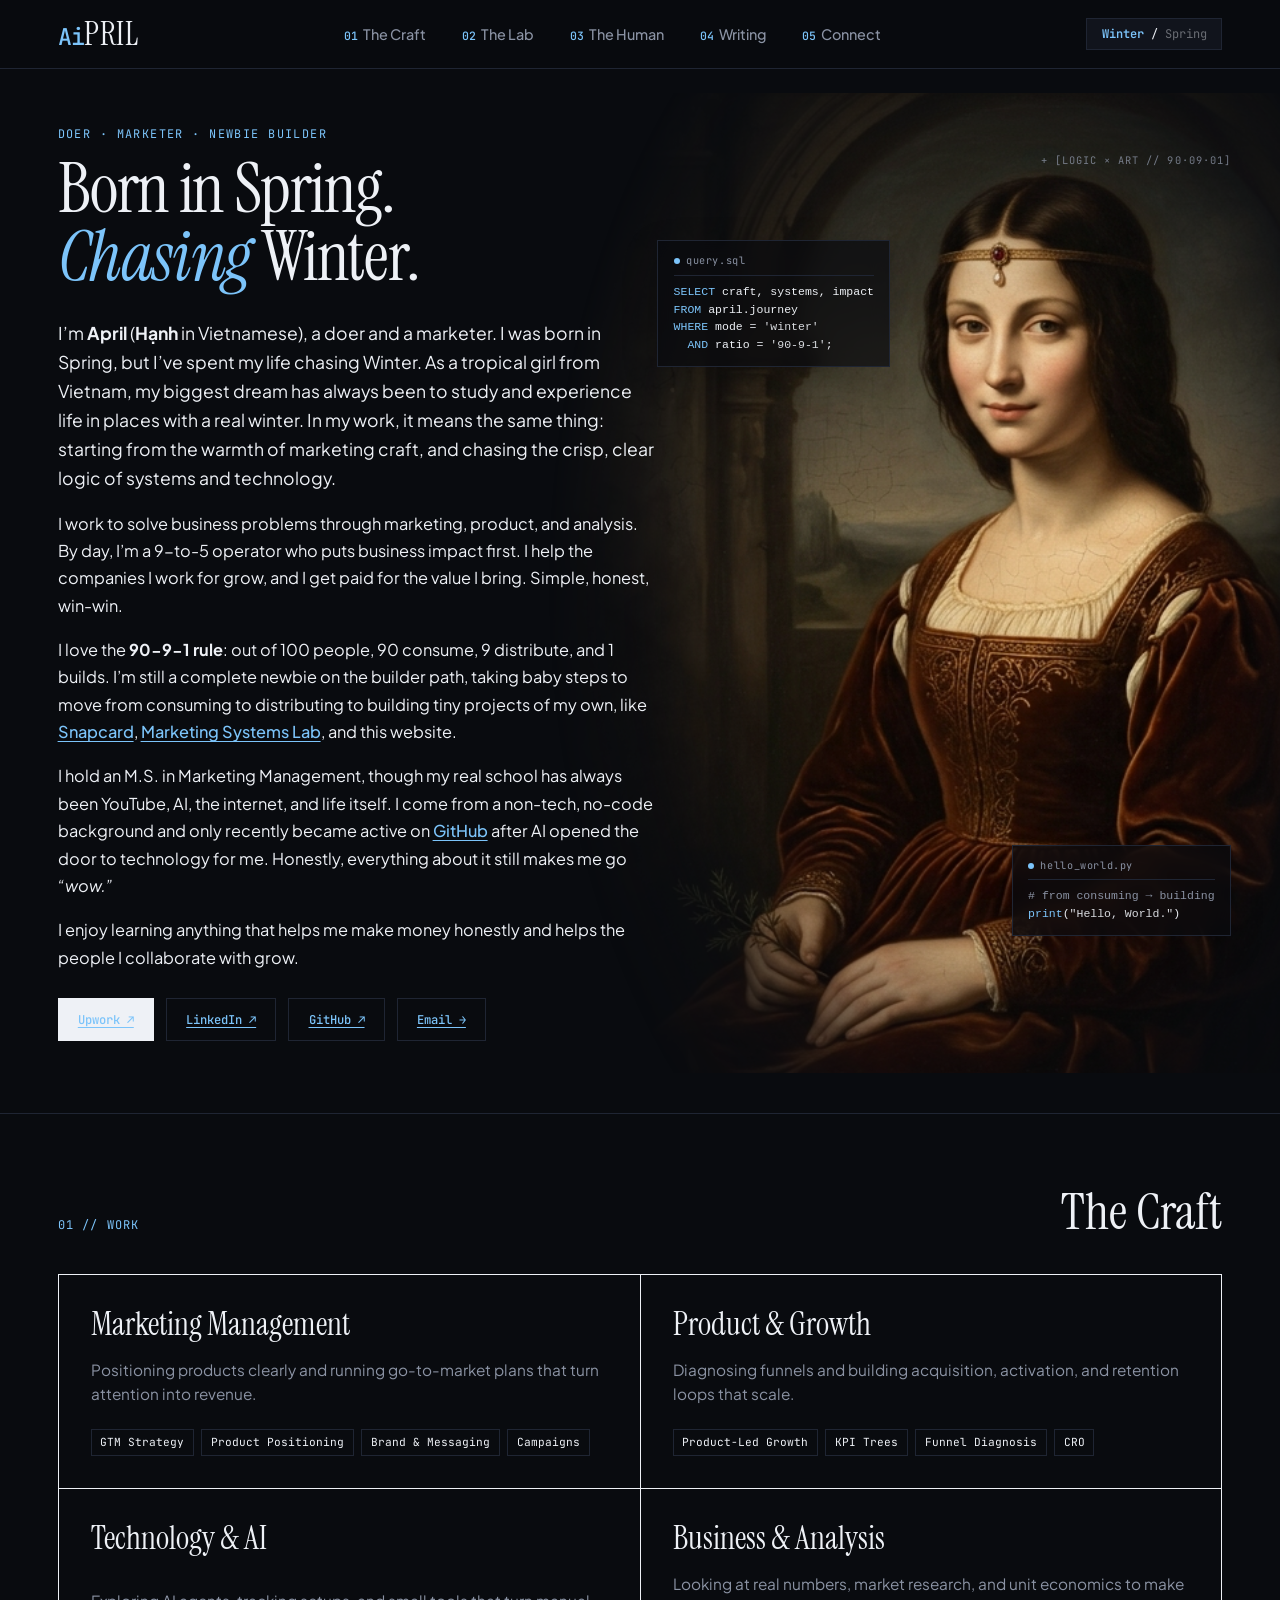
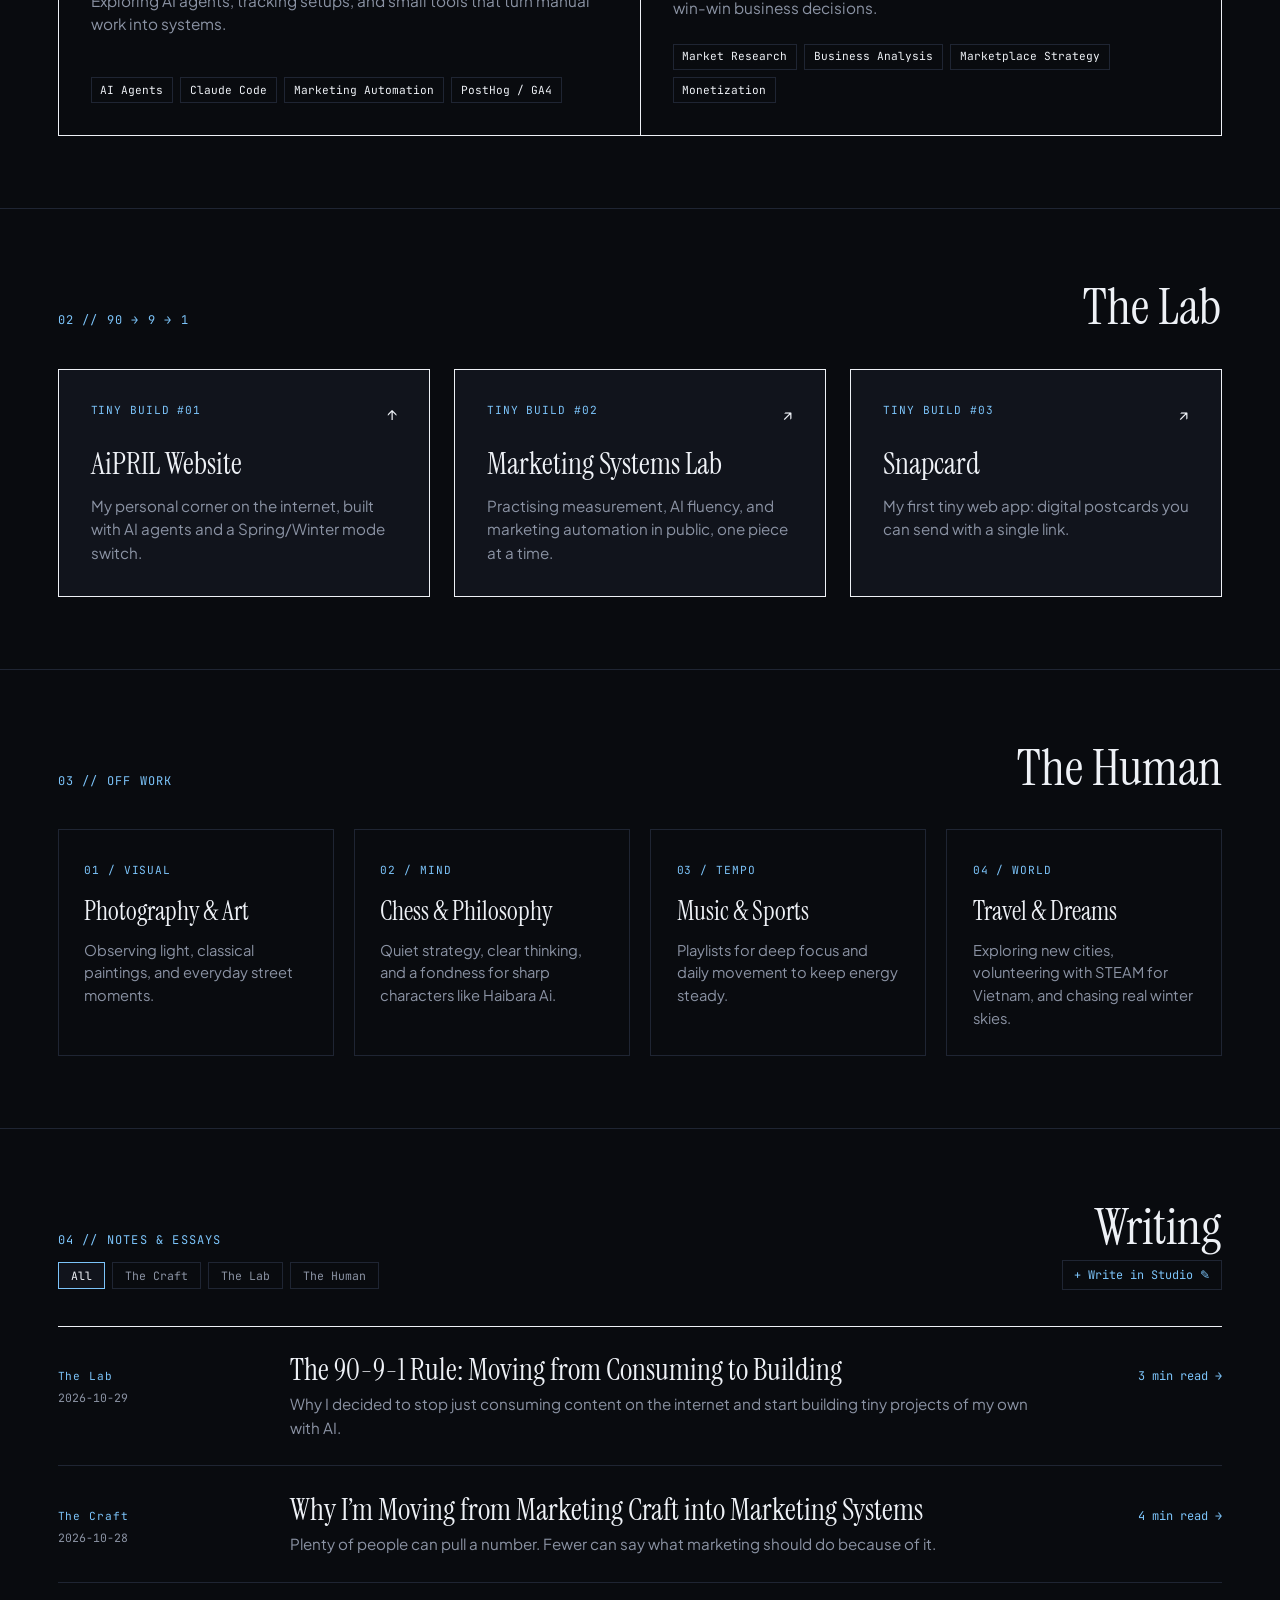
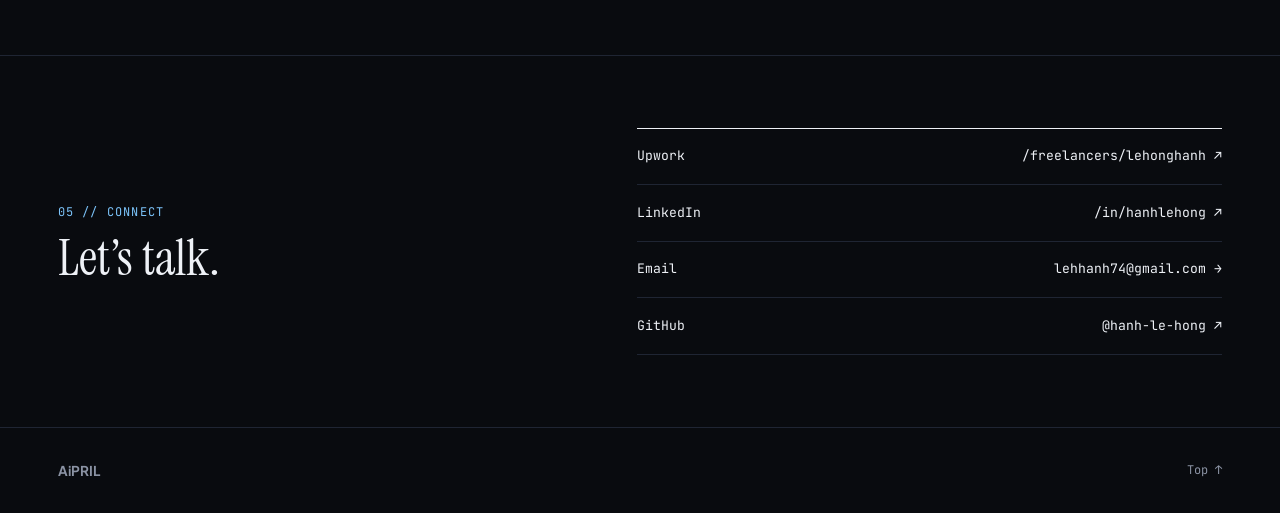
==== index.html @ eed1cd90 "feat(cms): add AiPRIL CMS Studio, Markdown article reader, and dynamic Writing section" ====
<!DOCTYPE html>
<html lang="en" data-theme="winter">
<head>
  <meta charset="UTF-8" />
  <meta name="viewport" content="width=device-width, initial-scale=1.0" />
  <title>AiPRIL | Born in Spring, Chasing Winter</title>
  <meta name="description" content="I’m April (Hạnh in Vietnamese), a doer and a marketer. Born in Spring, chasing Winter: moving from marketing craft into systems, logic, and technology." />
  <meta name="author" content="April (AiPRIL)" />
  <meta property="og:title" content="AiPRIL | Born in Spring, Chasing Winter" />
  <meta property="og:description" content="I’m April (Hạnh in Vietnamese), a doer and a marketer." />
  <meta property="og:type" content="website" />

  <!-- Fonts: Instrument Serif (Art/Human), Plus Jakarta Sans (Clean Logic), JetBrains Mono (Robotic/Code) -->
  <link rel="preconnect" href="https://fonts.googleapis.com" />
  <link rel="preconnect" href="https://fonts.gstatic.com" crossorigin />
  <link href="https://fonts.googleapis.com/css2?family=Instrument+Serif:ital@0;1&family=JetBrains+Mono:wght@400;500&family=Plus+Jakarta+Sans:wght@400;500;600;700&display=swap" rel="stylesheet" />

  <link rel="stylesheet" href="styles.css" />

  <!-- Schema.org Person JSON-LD -->
  <script type="application/ld+json">
  {
    "@context": "https://schema.org",
    "@type": "Person",
    "name": "April",
    "alternateName": ["AiPRIL", "Hanh", "Hanh Le", "Le Hong Hanh"],
    "jobTitle": "Marketer & Builder",
    "sameAs": [
      "https://www.upwork.com/freelancers/lehonghanh",
      "https://www.linkedin.com/in/hanhlehong/",
      "https://github.com/hanh-le-hong"
    ]
  }
  </script>
</head>
<body>
  <!-- Header -->
  <header class="site-header">
    <div class="container header-bar">
      <a href="#top" class="brand" aria-label="AiPRIL Home">
        <span class="brand-ai">Ai</span><span class="brand-pril">PRIL</span>
      </a>

      <nav class="chapter-nav" aria-label="Main Navigation">
        <a href="#craft"><span class="mono-idx">01</span> The Craft</a>
        <a href="#lab"><span class="mono-idx">02</span> The Lab</a>
        <a href="#human"><span class="mono-idx">03</span> The Human</a>
        <a href="#writing"><span class="mono-idx">04</span> Writing</a>
        <a href="#connect"><span class="mono-idx">05</span> Connect</a>
      </nav>

      <button id="theme-toggle" class="season-switch" type="button" aria-label="Switch between Winter and Spring mode">
        <span class="season-opt" data-season="winter">Winter</span>
        <span class="season-sep">/</span>
        <span class="season-opt" data-season="spring">Spring</span>
      </button>
    </div>
  </header>

  <main id="top">
    <!-- HERO: Balanced Centered Container with Left Intro + Right Portrait Background -->
    <section class="hero-stage">
      <div class="container hero-stage-inner">
        <!-- Seamless Background Artwork inside balanced container + Logic/Code Overlays -->
        <div class="hero-bg-art" aria-hidden="true">
          <img
            src="assets/davinci-spring.jpg"
            alt=""
            class="hero-bg-painting painting-spring"
          />
          <img
            src="assets/davinci-portrait.jpg"
            alt=""
            class="hero-bg-painting painting-winter"
          />

          <!-- Minimal Logic + Art Code Snippets on the Portrait Stage -->
          <div class="art-code-layer">
            <div class="code-card code-card-sql">
              <div class="code-card-head">
                <span class="code-dot"></span>
                <span>query.sql</span>
              </div>
              <pre><code><span class="c-kw">SELECT</span> craft, systems, impact
<span class="c-kw">FROM</span> april.journey
<span class="c-kw">WHERE</span> mode = <span class="c-str">'winter'</span>
  <span class="c-kw">AND</span> ratio = <span class="c-str">'90-9-1'</span>;</code></pre>
            </div>

            <div class="code-card code-card-hello">
              <div class="code-card-head">
                <span class="code-dot"></span>
                <span>hello_world.py</span>
              </div>
              <pre><code><span class="c-cm"># from consuming → building</span>
<span class="c-kw">print</span>(<span class="c-str">"Hello, World."</span>)</code></pre>
            </div>

            <div class="art-coord-tag">
              <span>+ [LOGIC × ART // 90·09·01]</span>
            </div>
          </div>
        </div>

        <div class="hero-split">
        <!-- Left Column: Personal Intro (Never overlaps the portrait on the right) -->
        <div class="hero-left">
          <p class="hero-kicker">DOER · MARKETER · NEWBIE BUILDER</p>
          <h1 class="hero-display">
            Born in Spring.<br />
            <em>Chasing</em> Winter.
          </h1>

          <div class="intro-essay">
            <p class="lead-paragraph">
              I’m <strong>April</strong> (<strong>Hạnh</strong> in Vietnamese), a doer and a marketer. I was born in Spring, but I’ve spent my life chasing Winter. As a tropical girl from Vietnam, my biggest dream has always been to study and experience life in places with a real winter. In my work, it means the same thing: starting from the warmth of marketing craft, and chasing the crisp, clear logic of systems and technology.
            </p>

            <p>
              I work to solve business problems through marketing, product, and analysis. By day, I’m a 9-to-5 operator who puts business impact first. I help the companies I work for grow, and I get paid for the value I bring. Simple, honest, win-win.
            </p>

            <p>
              I love the <strong>90-9-1 rule</strong>: out of 100 people, 90 consume, 9 distribute, and 1 builds. I’m still a complete newbie on the builder path, taking baby steps to move from consuming to distributing to building tiny projects of my own, like <a href="https://snapcard-dc0ca.web.app/" target="_blank" rel="noopener noreferrer">Snapcard</a>, <a href="https://github.com/hanh-le-hong/marketing-systems-lab" target="_blank" rel="noopener noreferrer">Marketing Systems Lab</a>, and this website.
            </p>

            <p>
              I hold an M.S. in Marketing Management, though my real school has always been YouTube, AI, the internet, and life itself. I come from a non-tech, no-code background and only recently became active on <a href="https://github.com/hanh-le-hong" target="_blank" rel="noopener noreferrer">GitHub</a> after AI opened the door to technology for me. Honestly, everything about it still makes me go <em>“wow.”</em>
            </p>

            <p>
              I enjoy learning anything that helps me make money honestly and helps the people I collaborate with grow.
            </p>

            <div class="hero-actions">
              <a href="https://www.upwork.com/freelancers/lehonghanh" target="_blank" rel="noopener noreferrer" class="btn btn-solid">
                Upwork ↗
              </a>
              <a href="https://www.linkedin.com/in/hanhlehong/" target="_blank" rel="noopener noreferrer" class="btn btn-ghost">
                LinkedIn ↗
              </a>
              <a href="https://github.com/hanh-le-hong" target="_blank" rel="noopener noreferrer" class="btn btn-ghost">
                GitHub ↗
              </a>
              <a href="mailto:lehhanh74@gmail.com" class="btn btn-ghost">
                Email →
              </a>
            </div>
          </div>
        </div>

        <!-- Right Column: Empty spacer so the background portrait breathes unobstructed -->
        <div class="hero-right-spacer" aria-hidden="true"></div>
      </div>
      </div>
    </section>

    <!-- 01 // THE CRAFT (4 Clean Blocks: Title + 1 Sentence + Skill Tags) -->
    <section id="craft" class="section-block">
      <div class="container">
        <div class="section-head">
          <span class="section-num">01 // WORK</span>
          <h2 class="section-title">The Craft</h2>
        </div>

        <div class="craft-grid">
          <article class="craft-card">
            <h3>Marketing Management</h3>
            <p>Positioning products clearly and running go-to-market plans that turn attention into revenue.</p>
            <ul class="skill-tags">
              <li>GTM Strategy</li>
              <li>Product Positioning</li>
              <li>Brand &amp; Messaging</li>
              <li>Campaigns</li>
            </ul>
          </article>

          <article class="craft-card">
            <h3>Product &amp; Growth</h3>
            <p>Diagnosing funnels and building acquisition, activation, and retention loops that scale.</p>
            <ul class="skill-tags">
              <li>Product-Led Growth</li>
              <li>KPI Trees</li>
              <li>Funnel Diagnosis</li>
              <li>CRO</li>
            </ul>
          </article>

          <article class="craft-card">
            <h3>Technology &amp; AI</h3>
            <p>Exploring AI agents, tracking setups, and small tools that turn manual work into systems.</p>
            <ul class="skill-tags">
              <li>AI Agents</li>
              <li>Claude Code</li>
              <li>Marketing Automation</li>
              <li>PostHog / GA4</li>
            </ul>
          </article>

          <article class="craft-card">
            <h3>Business &amp; Analysis</h3>
            <p>Looking at real numbers, market research, and unit economics to make win-win business decisions.</p>
            <ul class="skill-tags">
              <li>Market Research</li>
              <li>Business Analysis</li>
              <li>Marketplace Strategy</li>
              <li>Monetization</li>
            </ul>
          </article>
        </div>
      </div>
    </section>

    <!-- 02 // THE LAB (Tiny Projects in Public) -->
    <section id="lab" class="section-block">
      <div class="container">
        <div class="section-head">
          <span class="section-num">02 // 90 → 9 → 1</span>
          <h2 class="section-title">The Lab</h2>
        </div>

        <div class="lab-grid">
          <a href="#top" class="lab-item">
            <div class="lab-top">
              <span class="mono-tag">TINY BUILD #01</span>
              <span class="arrow">↑</span>
            </div>
            <h3>AiPRIL Website</h3>
            <p>My personal corner on the internet, built with AI agents and a Spring/Winter mode switch.</p>
          </a>

          <a href="https://github.com/hanh-le-hong/marketing-systems-lab" target="_blank" rel="noopener noreferrer" class="lab-item">
            <div class="lab-top">
              <span class="mono-tag">TINY BUILD #02</span>
              <span class="arrow">↗</span>
            </div>
            <h3>Marketing Systems Lab</h3>
            <p>Practising measurement, AI fluency, and marketing automation in public, one piece at a time.</p>
          </a>

          <a href="https://snapcard-dc0ca.web.app/" target="_blank" rel="noopener noreferrer" class="lab-item">
            <div class="lab-top">
              <span class="mono-tag">TINY BUILD #03</span>
              <span class="arrow">↗</span>
            </div>
            <h3>Snapcard</h3>
            <p>My first tiny web app: digital postcards you can send with a single link.</p>
          </a>
        </div>
      </div>
    </section>

    <!-- 03 // THE HUMAN (Beyond Work) -->
    <section id="human" class="section-block">
      <div class="container">
        <div class="section-head">
          <span class="section-num">03 // OFF WORK</span>
          <h2 class="section-title">The Human</h2>
        </div>

        <div class="human-grid">
          <article class="human-item">
            <span class="mono-tag">01 / VISUAL</span>
            <h3>Photography &amp; Art</h3>
            <p>Observing light, classical paintings, and everyday street moments.</p>
          </article>

          <article class="human-item">
            <span class="mono-tag">02 / MIND</span>
            <h3>Chess &amp; Philosophy</h3>
            <p>Quiet strategy, clear thinking, and a fondness for sharp characters like Haibara Ai.</p>
          </article>

          <article class="human-item">
            <span class="mono-tag">03 / TEMPO</span>
            <h3>Music &amp; Sports</h3>
            <p>Playlists for deep focus and daily movement to keep energy steady.</p>
          </article>

          <article class="human-item">
            <span class="mono-tag">04 / WORLD</span>
            <h3>Travel &amp; Dreams</h3>
            <p>Exploring new cities, volunteering with STEAM for Vietnam, and chasing real winter skies.</p>
          </article>
        </div>
      </div>
    </section>

    <!-- 04 // WRITING (Dynamic CMS Posts) -->
    <section id="writing" class="section-block">
      <div class="container">
        <div class="section-head">
          <div class="writing-head-left">
            <span class="section-num">04 // NOTES &amp; ESSAYS</span>
            <div class="writing-filter-group" role="tablist" aria-label="Filter posts by pillar">
              <button class="filter-chip active" data-filter="all" type="button">All</button>
              <button class="filter-chip" data-filter="The Craft" type="button">The Craft</button>
              <button class="filter-chip" data-filter="The Lab" type="button">The Lab</button>
              <button class="filter-chip" data-filter="The Human" type="button">The Human</button>
            </div>
          </div>
          <div class="writing-head-right">
            <h2 class="section-title">Writing</h2>
            <a href="studio.html" class="studio-launch-link">+ Write in Studio ✎</a>
          </div>
        </div>

        <div id="posts-feed" class="posts-feed">
          <!-- Populated dynamically from posts/index.json -->
        </div>
      </div>
    </section>

    <!-- 05 // CONNECT -->
    <section id="connect" class="section-block connect-block">
      <div class="container">
        <div class="connect-box">
          <div>
            <span class="section-num">05 // CONNECT</span>
            <h2 class="connect-heading">Let’s talk.</h2>
          </div>

          <div class="connect-links">
            <a href="https://www.upwork.com/freelancers/lehonghanh" target="_blank" rel="noopener noreferrer" class="connect-pill">
              <span>Upwork</span>
              <span>/freelancers/lehonghanh ↗</span>
            </a>
            <a href="https://www.linkedin.com/in/hanhlehong/" target="_blank" rel="noopener noreferrer" class="connect-pill">
              <span>LinkedIn</span>
              <span>/in/hanhlehong ↗</span>
            </a>
            <a href="mailto:lehhanh74@gmail.com" class="connect-pill">
              <span>Email</span>
              <span>lehhanh74@gmail.com →</span>
            </a>
            <a href="https://github.com/hanh-le-hong" target="_blank" rel="noopener noreferrer" class="connect-pill">
              <span>GitHub</span>
              <span>@hanh-le-hong ↗</span>
            </a>
          </div>
        </div>
      </div>
    </section>
  </main>

  <footer class="site-footer">
    <div class="container footer-bar">
      <span><strong>AiPRIL</strong></span>
      <a href="#top" class="back-top">Top ↑</a>
    </div>
  </footer>

  <script src="main.js"></script>
</body>
</html>
---- styles.css ----
/* ==========================================================================
   AiPRIL — SPRING (RENAISSANCE) / WINTER (ROBOTIC)
   Simple, Bold, Logical, Art-Stage Focal Point
   ========================================================================== */

:root,
[data-theme="winter"] {
  --bg: #090b0f;
  --bg-soft: #11141c;
  --fg: #eef1f6;
  --muted: #8b93a4;
  --line: #1f2533;
  --line-strong: #eef1f6;
  --accent: #7cc4fa;
  --card-overlay: rgba(13, 16, 23, 0.94);
  --grid-overlay: 1;
}

[data-theme="spring"] {
  --bg: #ffffff;
  --bg-soft: #f7f8f5;
  --fg: #111312;
  --muted: #5a605d;
  --line: #e4e7e2;
  --line-strong: #111312;
  --accent: #1d6b48;
  --card-overlay: rgba(255, 255, 255, 0.94);
  --grid-overlay: 0;
}

*,
*::before,
*::after {
  box-sizing: border-box;
  margin: 0;
  padding: 0;
}

html {
  scroll-behavior: smooth;
  font-size: 16px;
}

body {
  background-color: var(--bg);
  color: var(--fg);
  font-family: "Plus Jakarta Sans", -apple-system, BlinkMacSystemFont, sans-serif;
  line-height: 1.55;
  transition: background-color 0.25s ease, color 0.25s ease;
  -webkit-font-smoothing: antialiased;
}

a {
  color: inherit;
  text-decoration: none;
}

.container {
  width: 100%;
  max-width: 1420px;
  margin: 0 auto;
  padding: 0 clamp(2rem, 4.5vw, 4.5rem);
}

/* ==========================================================================
   HEADER
   ========================================================================== */

.site-header {
  position: sticky;
  top: 0;
  z-index: 50;
  background-color: color-mix(in srgb, var(--bg) 88%, transparent);
  backdrop-filter: blur(12px);
  border-bottom: 1px solid var(--line);
}

.header-bar {
  display: flex;
  align-items: center;
  justify-content: space-between;
  height: 68px;
}

.brand {
  display: inline-flex;
  align-items: baseline;
  font-size: 1.85rem;
  line-height: 1;
}

.brand-ai {
  font-family: "JetBrains Mono", monospace;
  font-weight: 500;
  font-size: 1.45rem;
  letter-spacing: -0.03em;
  color: var(--accent);
}

.brand-pril {
  font-family: "Instrument Serif", Georgia, serif;
  font-size: 2rem;
  letter-spacing: 0.02em;
}

.chapter-nav {
  display: flex;
  gap: 2.25rem;
  font-size: 0.9rem;
  font-weight: 500;
}

.chapter-nav a {
  color: var(--muted);
  transition: color 0.2s ease;
}

.chapter-nav a:hover {
  color: var(--fg);
}

.mono-idx {
  font-family: "JetBrains Mono", monospace;
  font-size: 0.72rem;
  color: var(--accent);
  margin-right: 0.2rem;
}

/* Spring / Winter Toggle */
.season-switch {
  display: inline-flex;
  align-items: center;
  gap: 0.45rem;
  background: var(--bg-soft);
  color: var(--fg);
  border: 1px solid var(--line);
  padding: 0.42rem 0.9rem;
  font-family: "JetBrains Mono", monospace;
  font-size: 0.75rem;
  cursor: pointer;
  transition: border-color 0.2s ease;
}

.season-switch:hover {
  border-color: var(--fg);
}

.season-opt {
  opacity: 0.4;
  transition: opacity 0.2s ease, color 0.2s ease;
}

[data-theme="spring"] .season-opt[data-season="spring"],
[data-theme="winter"] .season-opt[data-season="winter"] {
  opacity: 1;
  font-weight: 600;
  color: var(--accent);
}

/* ==========================================================================
   HERO: BALANCED SYMMETRIC CONTAINER + SEAMLESS PORTRAIT STAGE
   ========================================================================== */

.hero-stage {
  position: relative;
  overflow: hidden;
  padding: 3.5rem 0 4.5rem;
  border-bottom: 1px solid var(--line);
}

.hero-stage-inner {
  position: relative;
  min-height: 640px;
  display: flex;
  align-items: center;
}

/* Seamless Background Artwork aligned inside the symmetric container */
.hero-bg-art {
  position: absolute;
  top: -2rem;
  right: 0;
  bottom: -2rem;
  width: 64%;
  pointer-events: none;
  z-index: 0;
  overflow: hidden;
}

.hero-bg-painting {
  position: absolute;
  inset: 0;
  width: 100%;
  height: 100%;
  object-fit: cover;
  object-position: 82% center;
  transform: scale(1.04);
  display: block;
  /* Soft elliptical vignette on all sides so both left and right edges blend seamlessly */
  -webkit-mask-image: radial-gradient(
    ellipse 54% 72% at 64% 50%,
    rgba(0, 0, 0, 1) 36%,
    rgba(0, 0, 0, 0.72) 58%,
    rgba(0, 0, 0, 0.2) 78%,
    transparent 96%
  );
  mask-image: radial-gradient(
    ellipse 54% 72% at 64% 50%,
    rgba(0, 0, 0, 1) 36%,
    rgba(0, 0, 0, 0.72) 58%,
    rgba(0, 0, 0, 0.2) 78%,
    transparent 96%
  );
  transition: opacity 0.45s ease;
}

.painting-winter {
  opacity: 1;
}

.painting-spring {
  opacity: 0;
}

[data-theme="spring"] .painting-winter {
  opacity: 0;
}

[data-theme="spring"] .painting-spring {
  opacity: 1;
}

/* Logic + Art Floating Code Overlays on the Right Portrait Stage */
.art-code-layer {
  position: absolute;
  inset: 0;
  width: 100%;
  height: 100%;
  pointer-events: none;
  z-index: 2;
}

.code-card {
  position: absolute;
  font-family: "JetBrains Mono", monospace;
  font-size: 0.72rem;
  line-height: 1.55;
  background: color-mix(in srgb, var(--bg) 72%, transparent);
  backdrop-filter: blur(10px);
  -webkit-backdrop-filter: blur(10px);
  border: 1px solid var(--line);
  padding: 0.75rem 0.95rem;
  color: var(--fg);
  box-shadow: 0 12px 32px rgba(0, 0, 0, 0.22);
}

[data-theme="spring"] .code-card {
  background: rgba(255, 255, 255, 0.78);
  box-shadow: 0 10px 28px rgba(17, 19, 18, 0.08);
}

.code-card-head {
  display: flex;
  align-items: center;
  gap: 0.4rem;
  font-size: 0.64rem;
  letter-spacing: 0.06em;
  color: var(--muted);
  margin-bottom: 0.45rem;
  padding-bottom: 0.35rem;
  border-bottom: 1px solid var(--line);
}

.code-dot {
  width: 6px;
  height: 6px;
  border-radius: 50%;
  background-color: var(--accent);
}

.code-card pre {
  margin: 0;
  white-space: pre;
}

.c-kw {
  color: var(--accent);
  font-weight: 500;
}

.c-str {
  opacity: 0.9;
}

.c-cm {
  color: var(--muted);
}

.code-card-sql {
  top: 15%;
  left: 24%;
}

.code-card-hello {
  bottom: 14%;
  right: 6%;
}

.art-coord-tag {
  position: absolute;
  top: 6%;
  right: 6%;
  font-family: "JetBrains Mono", monospace;
  font-size: 0.65rem;
  letter-spacing: 0.1em;
  color: var(--muted);
  opacity: 0.8;
}

.hero-split {
  position: relative;
  z-index: 1;
  width: 100%;
}

.hero-left {
  max-width: 600px;
}

.hero-kicker {
  font-family: "JetBrains Mono", monospace;
  font-size: 0.74rem;
  letter-spacing: 0.12em;
  color: var(--accent);
  margin-bottom: 0.75rem;
}

.hero-display {
  font-family: "Instrument Serif", Georgia, serif;
  font-weight: 400;
  font-size: clamp(3.1rem, 5.4vw, 4.6rem);
  line-height: 0.98;
  letter-spacing: -0.02em;
  margin-bottom: 1.75rem;
}

.hero-display em {
  font-style: italic;
  color: var(--accent);
}

/* Personal Essay / Intro (Left Column) */
.intro-essay {
  display: flex;
  flex-direction: column;
  gap: 1.05rem;
  font-size: 1.02rem;
  line-height: 1.68;
  color: var(--fg);
}

.intro-essay .lead-paragraph {
  font-size: 1.1rem;
  line-height: 1.65;
}

.intro-essay a {
  text-decoration: underline;
  text-underline-offset: 3px;
  decoration-thickness: 1px;
  color: var(--accent);
  font-weight: 500;
}

.intro-essay a:hover {
  opacity: 0.8;
}

.intro-essay .hero-actions {
  margin-top: 0.65rem;
}

.hero-right-spacer {
  display: none;
}

.hero-actions {
  display: flex;
  flex-wrap: wrap;
  gap: 0.75rem;
}

.btn {
  display: inline-flex;
  align-items: center;
  padding: 0.65rem 1.2rem;
  font-family: "JetBrains Mono", monospace;
  font-size: 0.76rem;
  font-weight: 500;
  border: 1px solid var(--line-strong);
  transition: all 0.2s ease;
}

.btn-solid {
  background: var(--fg);
  color: var(--bg);
}

.btn-solid:hover {
  background: var(--accent);
  border-color: var(--accent);
  color: #ffffff;
}

.btn-ghost {
  background: transparent;
  color: var(--fg);
  border-color: var(--line);
}

.btn-ghost:hover {
  border-color: var(--fg);
}

/* Proof Strip */
.proof-strip {
  display: grid;
  grid-template-columns: repeat(4, minmax(0, 1fr));
  border-top: 1px solid var(--line);
  padding-top: 1.5rem;
  gap: 1.5rem;
}

.proof-label {
  display: block;
  font-family: "JetBrains Mono", monospace;
  font-size: 0.68rem;
  letter-spacing: 0.08em;
  color: var(--muted);
  margin-bottom: 0.2rem;
}

.proof-val {
  font-size: 0.92rem;
  font-weight: 600;
}

/* ==========================================================================
   SECTIONS (SIMPLE, LOGICAL, BOLD)
   ========================================================================== */

.section-block {
  padding: 4.5rem 0;
  border-bottom: 1px solid var(--line);
}

.section-head {
  display: flex;
  align-items: baseline;
  justify-content: space-between;
  margin-bottom: 2.25rem;
}

.section-num {
  font-family: "JetBrains Mono", monospace;
  font-size: 0.75rem;
  letter-spacing: 0.1em;
  color: var(--accent);
}

.section-title {
  font-family: "Instrument Serif", Georgia, serif;
  font-weight: 400;
  font-size: clamp(2.4rem, 4vw, 3.4rem);
  line-height: 1;
}

/* ==========================================================================
   01 // THE CRAFT (4 BLOCKS: TITLE + 1 SHORT LINE + TAGS)
   ========================================================================== */

.craft-grid {
  display: grid;
  grid-template-columns: repeat(2, minmax(0, 1fr));
  border-top: 1px solid var(--line-strong);
  border-left: 1px solid var(--line-strong);
}

.craft-card {
  padding: 2rem;
  border-right: 1px solid var(--line-strong);
  border-bottom: 1px solid var(--line-strong);
  display: flex;
  flex-direction: column;
  justify-content: space-between;
  gap: 1rem;
  transition: background-color 0.2s ease;
}

.craft-card:hover {
  background-color: var(--bg-soft);
}

.craft-card h3 {
  font-family: "Instrument Serif", Georgia, serif;
  font-weight: 400;
  font-size: 2rem;
  line-height: 1.1;
}

.craft-card p {
  color: var(--muted);
  font-size: 0.96rem;
}

.skill-tags {
  list-style: none;
  display: flex;
  flex-wrap: wrap;
  gap: 0.45rem;
  padding-top: 0.5rem;
}

.skill-tags li {
  font-family: "JetBrains Mono", monospace;
  font-size: 0.7rem;
  padding: 0.22rem 0.55rem;
  border: 1px solid var(--line);
  background: var(--bg);
}

/* ==========================================================================
   02 // THE LAB
   ========================================================================== */

.lab-grid {
  display: grid;
  grid-template-columns: repeat(3, minmax(0, 1fr));
  gap: 1.5rem;
}

.lab-item {
  border: 1px solid var(--line-strong);
  padding: 2rem;
  background: var(--bg-soft);
  transition: border-color 0.2s ease, transform 0.2s ease;
}

.lab-item:hover {
  border-color: var(--accent);
  transform: translateY(-2px);
}

.lab-top {
  display: flex;
  justify-content: space-between;
  margin-bottom: 0.85rem;
}

.mono-tag {
  font-family: "JetBrains Mono", monospace;
  font-size: 0.7rem;
  letter-spacing: 0.08em;
  color: var(--accent);
}

.lab-item h3 {
  font-family: "Instrument Serif", Georgia, serif;
  font-weight: 400;
  font-size: 1.9rem;
  margin-bottom: 0.4rem;
}

.lab-item p {
  color: var(--muted);
  font-size: 0.95rem;
}

/* ==========================================================================
   03 // THE HUMAN
   ========================================================================== */

.human-grid {
  display: grid;
  grid-template-columns: repeat(4, minmax(0, 1fr));
  gap: 1.25rem;
}

.human-item {
  border: 1px solid var(--line);
  padding: 1.6rem;
}

.human-item h3 {
  font-family: "Instrument Serif", Georgia, serif;
  font-weight: 400;
  font-size: 1.65rem;
  margin: 0.65rem 0 0.4rem;
}

.human-item p {
  color: var(--muted);
  font-size: 0.92rem;
}

/* ==========================================================================
   04 // WRITING (HOMEPAGE FEED + ARTICLE READER + CMS STUDIO)
   ========================================================================== */

.writing-head-left {
  display: flex;
  flex-direction: column;
  gap: 0.75rem;
}

.writing-head-right {
  display: flex;
  flex-direction: column;
  align-items: flex-end;
  gap: 0.45rem;
}

.studio-launch-link {
  font-family: "JetBrains Mono", monospace;
  font-size: 0.74rem;
  color: var(--accent);
  border: 1px solid var(--line);
  padding: 0.3rem 0.7rem;
  transition: border-color 0.2s ease;
}

.studio-launch-link:hover {
  border-color: var(--accent);
}

.writing-filter-group {
  display: flex;
  flex-wrap: wrap;
  gap: 0.45rem;
}

.filter-chip {
  background: transparent;
  color: var(--muted);
  border: 1px solid var(--line);
  padding: 0.3rem 0.75rem;
  font-family: "JetBrains Mono", monospace;
  font-size: 0.72rem;
  cursor: pointer;
  transition: all 0.2s ease;
}

.filter-chip:hover,
.filter-chip.active {
  color: var(--fg);
  border-color: var(--accent);
  background: var(--bg-soft);
}

.posts-feed {
  border-top: 1px solid var(--line-strong);
}

.post-row {
  display: grid;
  grid-template-columns: 200px 1fr 130px;
  gap: 2rem;
  align-items: baseline;
  padding: 1.65rem 0;
  border-bottom: 1px solid var(--line);
  transition: padding-left 0.2s ease, background-color 0.2s ease;
}

.post-row:hover {
  padding-left: 0.6rem;
  background-color: var(--bg-soft);
}

.post-row-meta {
  display: flex;
  flex-direction: column;
  gap: 0.25rem;
}

.post-row-date {
  font-family: "JetBrains Mono", monospace;
  font-size: 0.72rem;
  color: var(--muted);
}

.post-row-main h3 {
  font-family: "Instrument Serif", Georgia, serif;
  font-weight: 400;
  font-size: 1.85rem;
  line-height: 1.15;
  margin-bottom: 0.3rem;
}

.post-row-main p {
  color: var(--muted);
  font-size: 0.95rem;
}

.post-row-right {
  font-family: "JetBrains Mono", monospace;
  font-size: 0.75rem;
  color: var(--accent);
  text-align: right;
}

.empty-feed {
  padding: 2rem 0;
  color: var(--muted);
}

.empty-feed a {
  color: var(--accent);
  text-decoration: underline;
}

/* Article Reader Page (post.html) */
.article-main {
  padding: 4.5rem 0 5.5rem;
  min-height: 75vh;
}

.article-container {
  max-width: 760px;
}

.article-meta-bar {
  display: flex;
  align-items: center;
  gap: 0.6rem;
  margin-bottom: 1.25rem;
}

.mono-date,
.meta-dot {
  font-family: "JetBrains Mono", monospace;
  font-size: 0.75rem;
  color: var(--muted);
}

.article-title {
  font-family: "Instrument Serif", Georgia, serif;
  font-weight: 400;
  font-size: clamp(2.6rem, 4.8vw, 4rem);
  line-height: 1.05;
  margin-bottom: 1rem;
}

.article-lead {
  font-size: 1.18rem;
  color: var(--muted);
  padding-bottom: 2rem;
  margin-bottom: 2.25rem;
  border-bottom: 1px solid var(--line);
}

.article-prose {
  display: flex;
  flex-direction: column;
  gap: 1.25rem;
  font-size: 1.06rem;
  line-height: 1.78;
}

.article-prose h2 {
  font-family: "Instrument Serif", Georgia, serif;
  font-weight: 400;
  font-size: 2.1rem;
  margin-top: 1.25rem;
}

.article-prose h3 {
  font-size: 1.25rem;
  font-weight: 600;
  margin-top: 0.85rem;
}

.article-prose ul,
.article-prose ol {
  padding-left: 1.4rem;
  display: flex;
  flex-direction: column;
  gap: 0.5rem;
}

.article-prose a {
  color: var(--accent);
  text-decoration: underline;
}

.article-prose code {
  font-family: "JetBrains Mono", monospace;
  font-size: 0.86em;
  background: var(--bg-soft);
  padding: 0.15rem 0.4rem;
  border: 1px solid var(--line);
}

.prose-code {
  background: var(--bg-soft);
  border: 1px solid var(--line);
  padding: 1rem 1.25rem;
  overflow-x: auto;
  font-family: "JetBrains Mono", monospace;
  font-size: 0.84rem;
}

.article-footer-nav {
  display: flex;
  justify-content: space-between;
  margin-top: 3.5rem;
  padding-top: 1.75rem;
  border-top: 1px solid var(--line);
}

/* CMS Studio Page (studio.html) */
.studio-badge {
  font-family: "JetBrains Mono", monospace;
  font-size: 0.68rem;
  letter-spacing: 0.1em;
  color: var(--accent);
  border: 1px solid var(--line);
  padding: 0.2rem 0.5rem;
  margin-left: 0.65rem;
}

.studio-main {
  padding: 2.5rem 0 4rem;
}

.studio-layout {
  display: grid;
  grid-template-columns: 260px 1.15fr 0.95fr;
  gap: 2rem;
  align-items: start;
}

.studio-sidebar,
.studio-editor,
.studio-preview {
  border: 1px solid var(--line);
  background: var(--bg-soft);
  padding: 1.4rem;
}

.studio-sidebar-head {
  display: flex;
  justify-content: space-between;
  align-items: center;
  margin-bottom: 1rem;
  padding-bottom: 0.75rem;
  border-bottom: 1px solid var(--line);
}

.btn-sm {
  padding: 0.35rem 0.7rem;
  font-size: 0.7rem;
}

.studio-post-list {
  display: flex;
  flex-direction: column;
  gap: 0.65rem;
}

.studio-post-item {
  padding: 0.75rem;
  border: 1px solid var(--line);
  background: var(--bg);
  cursor: pointer;
  transition: border-color 0.2s ease;
}

.studio-post-item:hover {
  border-color: var(--accent);
}

.studio-post-item-title {
  font-weight: 600;
  font-size: 0.88rem;
  margin-bottom: 0.2rem;
}

.studio-post-item-meta {
  font-family: "JetBrains Mono", monospace;
  font-size: 0.68rem;
  color: var(--muted);
}

.studio-form-grid {
  display: grid;
  grid-template-columns: repeat(3, minmax(0, 1fr));
  gap: 0.85rem;
}

.studio-field {
  display: flex;
  flex-direction: column;
  gap: 0.4rem;
  margin-bottom: 1rem;
}

.studio-field label {
  font-family: "JetBrains Mono", monospace;
  font-size: 0.68rem;
  letter-spacing: 0.08em;
  color: var(--muted);
}

.studio-field input,
.studio-field select,
.studio-field textarea {
  width: 100%;
  background: var(--bg);
  color: var(--fg);
  border: 1px solid var(--line);
  padding: 0.65rem 0.8rem;
  font-family: inherit;
  font-size: 0.92rem;
}

.studio-field textarea {
  font-family: "JetBrains Mono", monospace;
  font-size: 0.85rem;
  line-height: 1.6;
  resize: vertical;
}

.studio-field input:focus,
.studio-field select:focus,
.studio-field textarea:focus {
  outline: none;
  border-color: var(--accent);
}

.editor-toolbar {
  display: flex;
  justify-content: space-between;
  align-items: baseline;
  flex-wrap: wrap;
  gap: 0.5rem;
}

.toolbar-hint {
  font-size: 0.74rem;
  color: var(--muted);
}

.studio-actions {
  display: flex;
  align-items: center;
  gap: 0.85rem;
  flex-wrap: wrap;
}

.studio-status {
  font-family: "JetBrains Mono", monospace;
  font-size: 0.75rem;
  color: var(--accent);
}

.preview-canvas {
  background: var(--bg);
  border: 1px solid var(--line);
  padding: 1.5rem;
  min-height: 460px;
}

.preview-title {
  font-family: "Instrument Serif", Georgia, serif;
  font-weight: 400;
  font-size: 2.2rem;
  line-height: 1.1;
  margin: 0.5rem 0;
}

.preview-summary {
  color: var(--muted);
  font-size: 0.95rem;
  margin-bottom: 1.25rem;
  padding-bottom: 1rem;
  border-bottom: 1px solid var(--line);
}

/* ==========================================================================
   05 // CONNECT
   ========================================================================== */

.connect-box {
  display: grid;
  grid-template-columns: 1fr 1.1fr;
  gap: 3rem;
  align-items: center;
}

.connect-heading {
  font-family: "Instrument Serif", Georgia, serif;
  font-weight: 400;
  font-size: clamp(2.4rem, 4vw, 3.4rem);
  line-height: 1.05;
  margin-top: 0.5rem;
}

.connect-links {
  display: grid;
  grid-template-columns: 1fr;
  border-top: 1px solid var(--line-strong);
}

.connect-pill {
  display: flex;
  justify-content: space-between;
  align-items: center;
  padding: 1.1rem 0;
  border-bottom: 1px solid var(--line);
  font-family: "JetBrains Mono", monospace;
  font-size: 0.82rem;
  transition: color 0.2s ease, padding-left 0.2s ease;
}

.connect-pill:hover {
  color: var(--accent);
  padding-left: 0.4rem;
}

/* ==========================================================================
   FOOTER
   ========================================================================== */

.site-footer {
  padding: 2rem 0;
  font-size: 0.85rem;
  color: var(--muted);
}

.footer-bar {
  display: flex;
  justify-content: space-between;
  align-items: center;
}

.back-top {
  font-family: "JetBrains Mono", monospace;
  font-size: 0.75rem;
}

/* ==========================================================================
   RESPONSIVE
   ========================================================================== */

@media (max-width: 900px) {
  .art-code-layer {
    display: none;
  }

  .hero-bg-art {
    position: relative;
    width: 100%;
    height: 380px;
    margin-bottom: 2rem;
  }

  .hero-bg-painting {
    -webkit-mask-image: linear-gradient(to bottom, #000 75%, transparent 100%);
    mask-image: linear-gradient(to bottom, #000 75%, transparent 100%);
  }

  .hero-right-spacer {
    display: none;
  }

  .hero-split,
  .craft-grid,
  .lab-grid,
  .post-row,
  .studio-layout,
  .studio-form-grid,
  .connect-box {
    grid-template-columns: 1fr;
  }

  .human-grid {
    grid-template-columns: repeat(2, minmax(0, 1fr));
  }
}

@media (max-width: 600px) {
  .chapter-nav {
    display: none;
  }

  .human-grid {
    grid-template-columns: 1fr;
  }
}
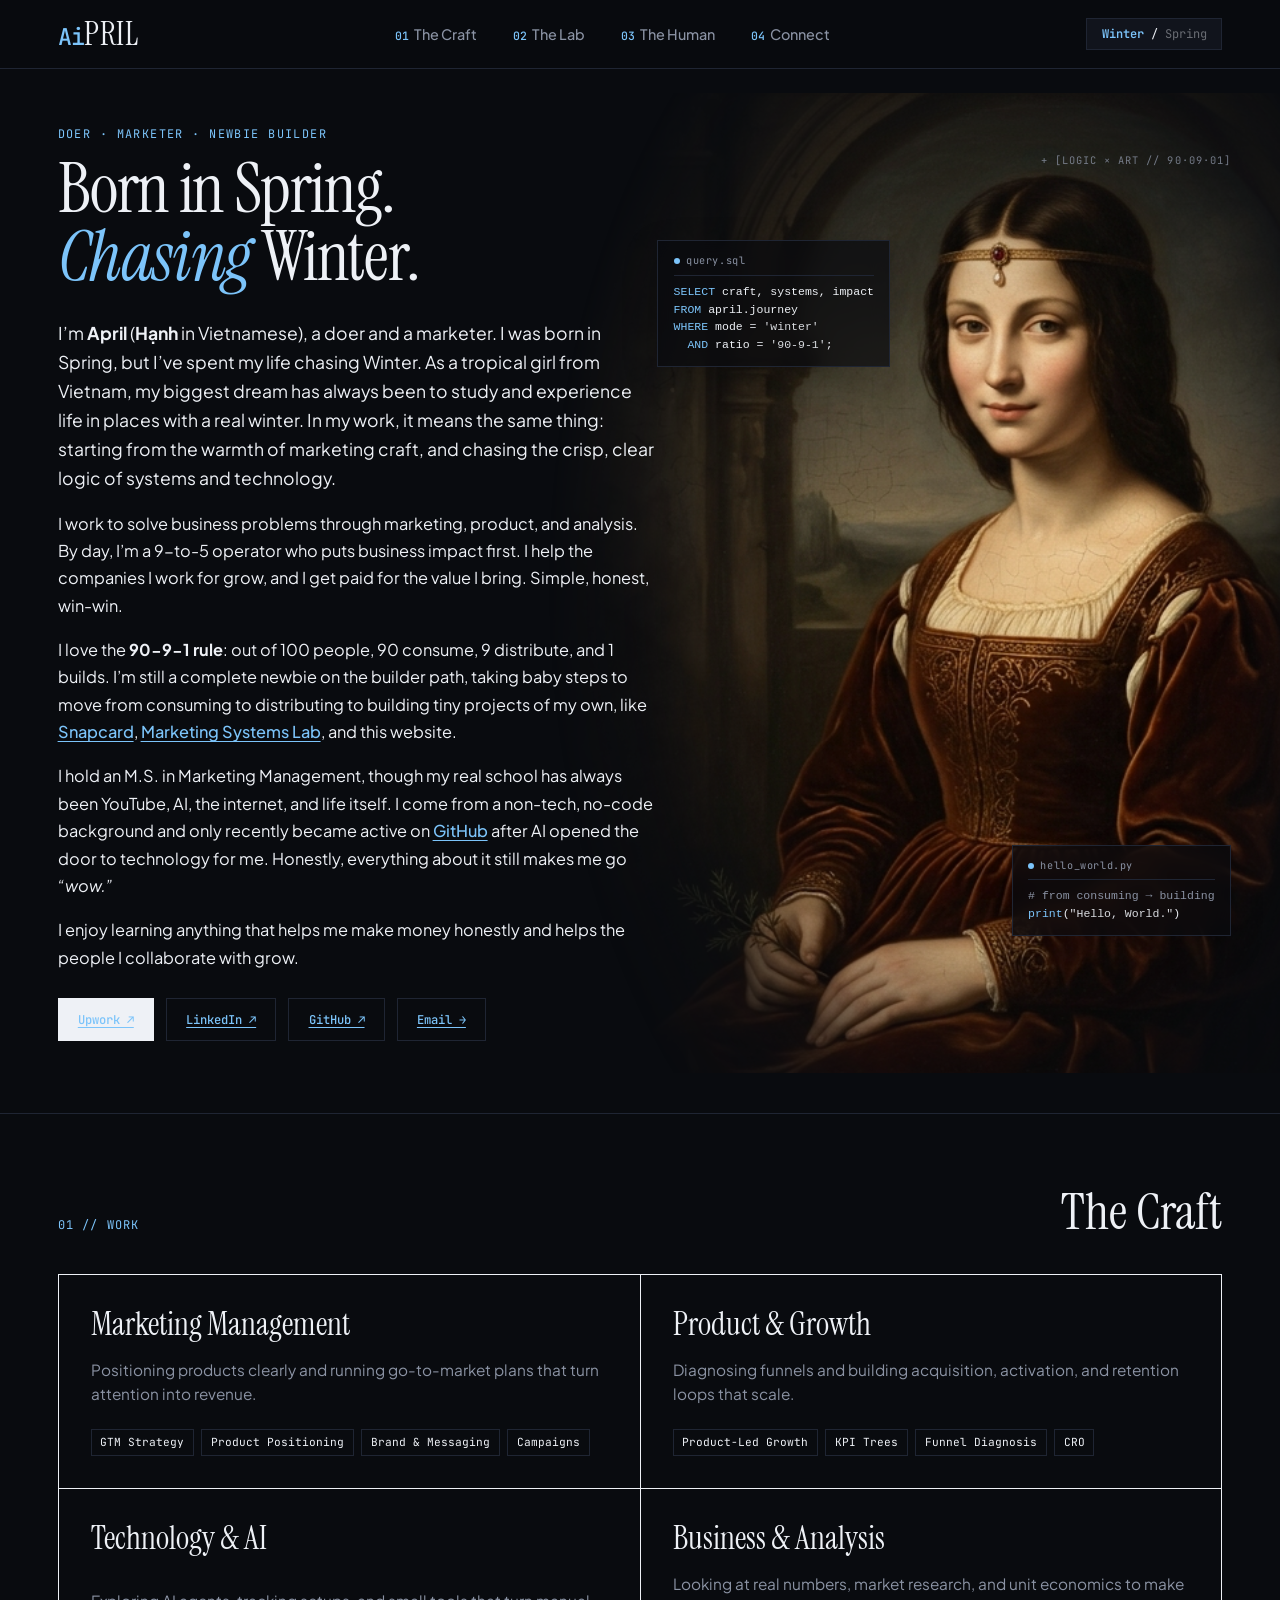
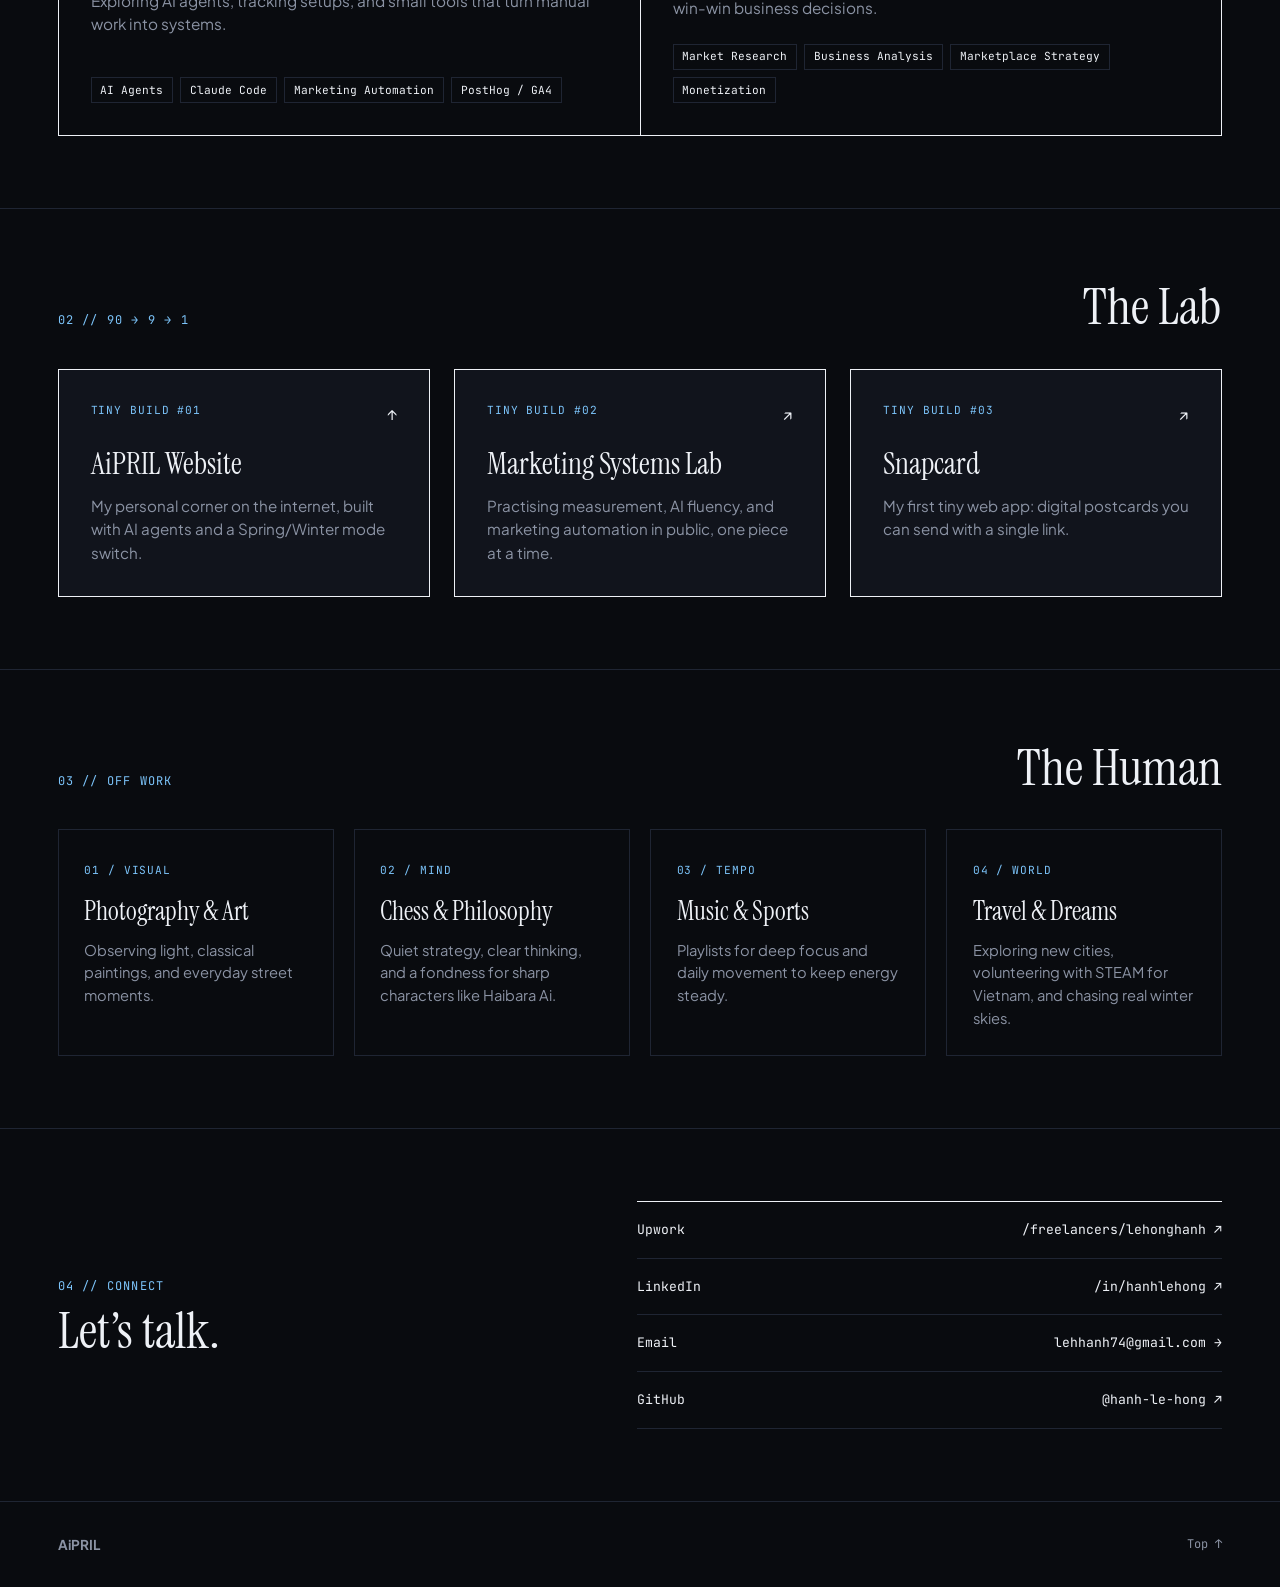
==== commit 9b665d6f: "chore(release): hide draft Writing section on Home for initial Upwork launch" ====
--- a/index.html
+++ b/index.html
@@ -45,8 +45,7 @@
         <a href="#craft"><span class="mono-idx">01</span> The Craft</a>
         <a href="#lab"><span class="mono-idx">02</span> The Lab</a>
         <a href="#human"><span class="mono-idx">03</span> The Human</a>
-        <a href="#writing"><span class="mono-idx">04</span> Writing</a>
-        <a href="#connect"><span class="mono-idx">05</span> Connect</a>
+        <a href="#connect"><span class="mono-idx">04</span> Connect</a>
       </nav>
 
       <button id="theme-toggle" class="season-switch" type="button" aria-label="Switch between Winter and Spring mode">
@@ -286,8 +285,8 @@
       </div>
     </section>
 
-    <!-- 04 // WRITING (Dynamic CMS Posts) -->
-    <section id="writing" class="section-block">
+    <!-- 04 // WRITING (Hidden for v1 Home launch tonight; ready for tomorrow's posts) -->
+    <section id="writing" class="section-block" hidden>
       <div class="container">
         <div class="section-head">
           <div class="writing-head-left">
@@ -305,18 +304,16 @@
           </div>
         </div>
 
-        <div id="posts-feed" class="posts-feed">
-          <!-- Populated dynamically from posts/index.json -->
-        </div>
-      </div>
-    </section>
-
-    <!-- 05 // CONNECT -->
+        <div id="posts-feed" class="posts-feed"></div>
+      </div>
+    </section>
+
+    <!-- 04 // CONNECT -->
     <section id="connect" class="section-block connect-block">
       <div class="container">
         <div class="connect-box">
           <div>
-            <span class="section-num">05 // CONNECT</span>
+            <span class="section-num">04 // CONNECT</span>
             <h2 class="connect-heading">Let’s talk.</h2>
           </div>
 
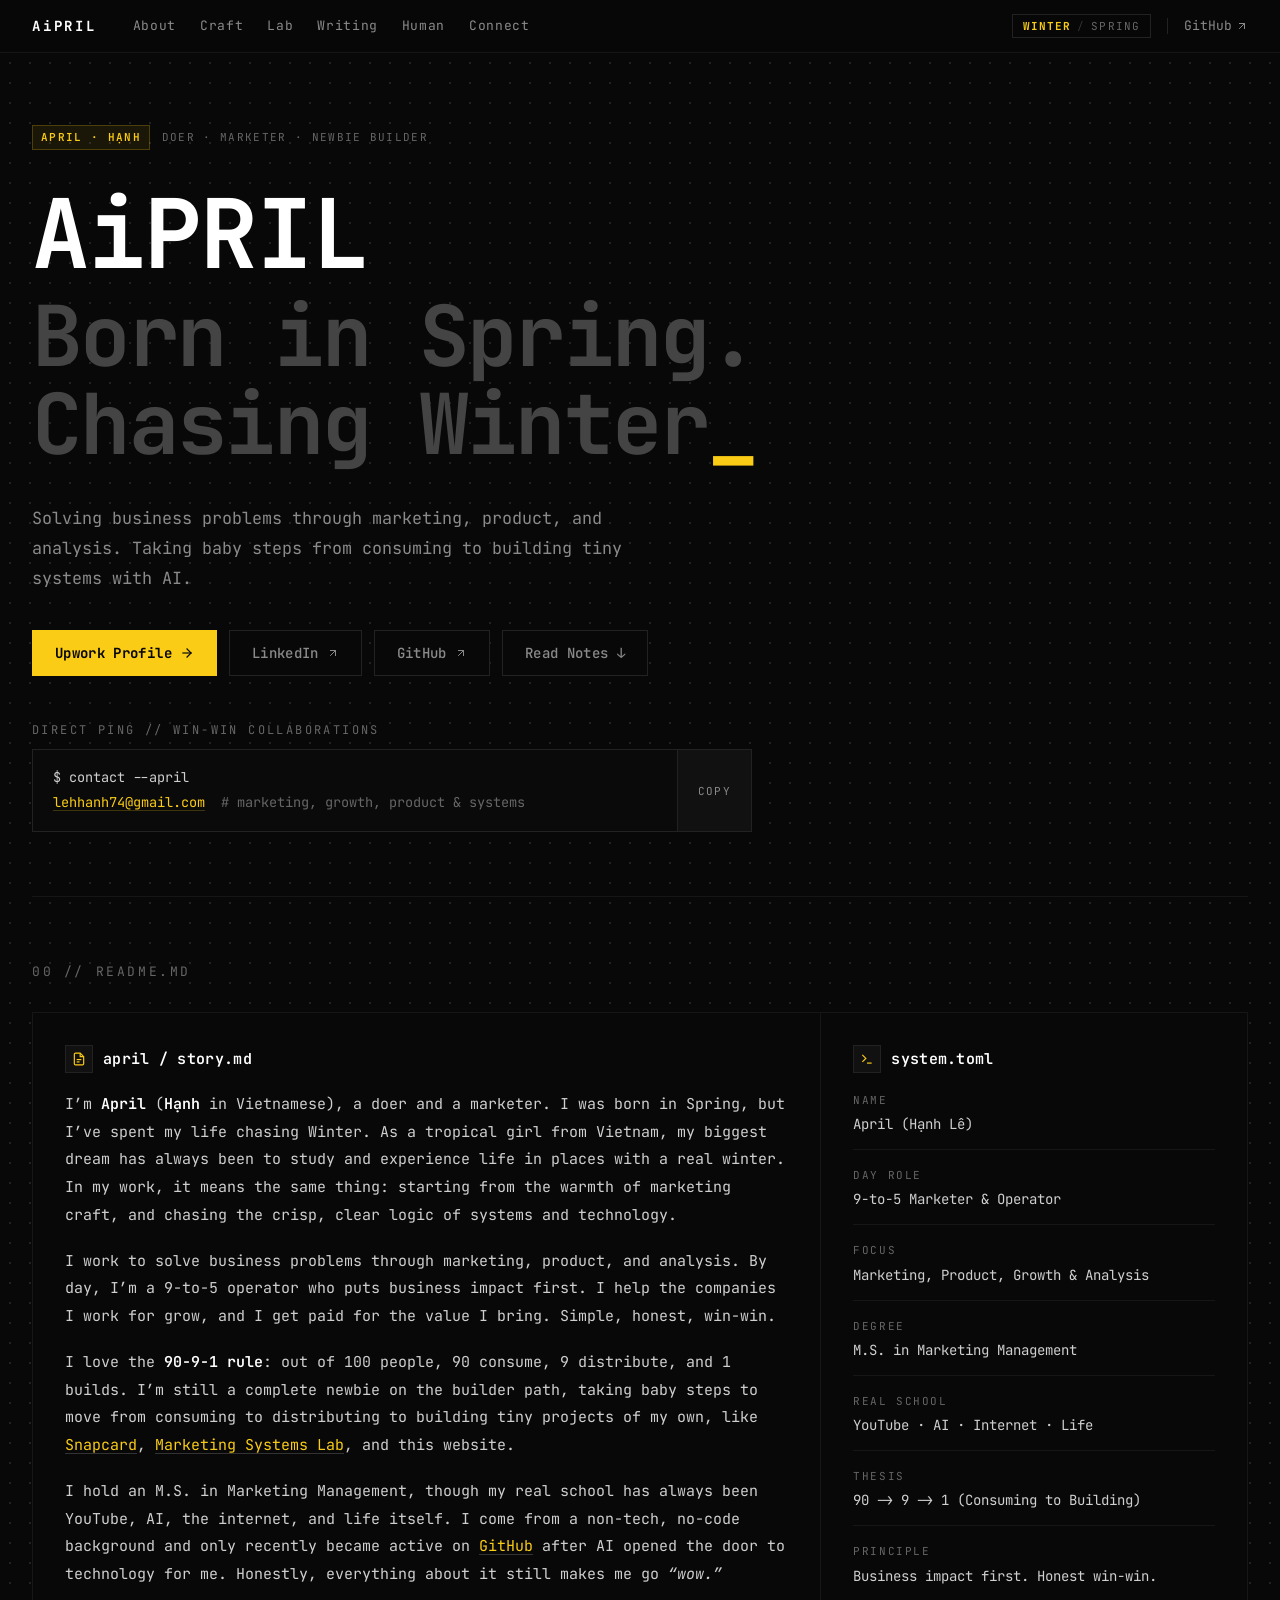
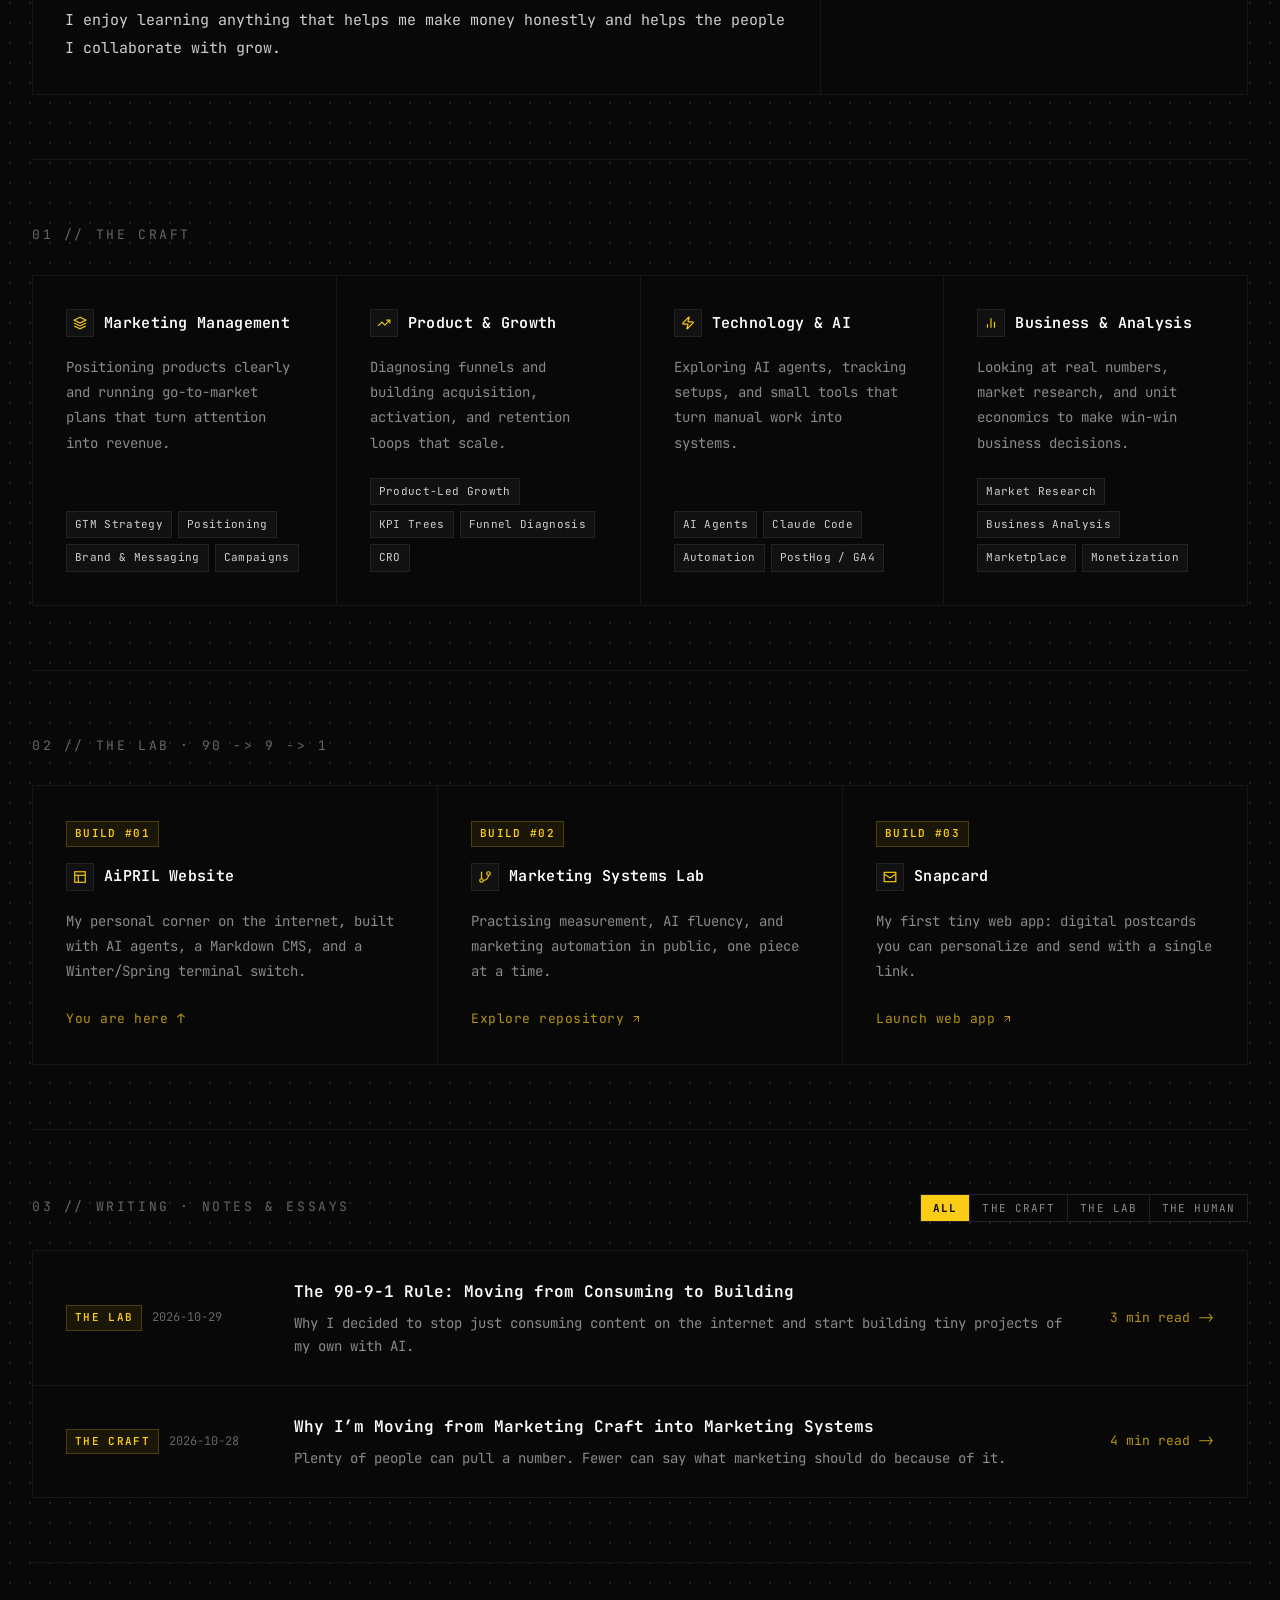
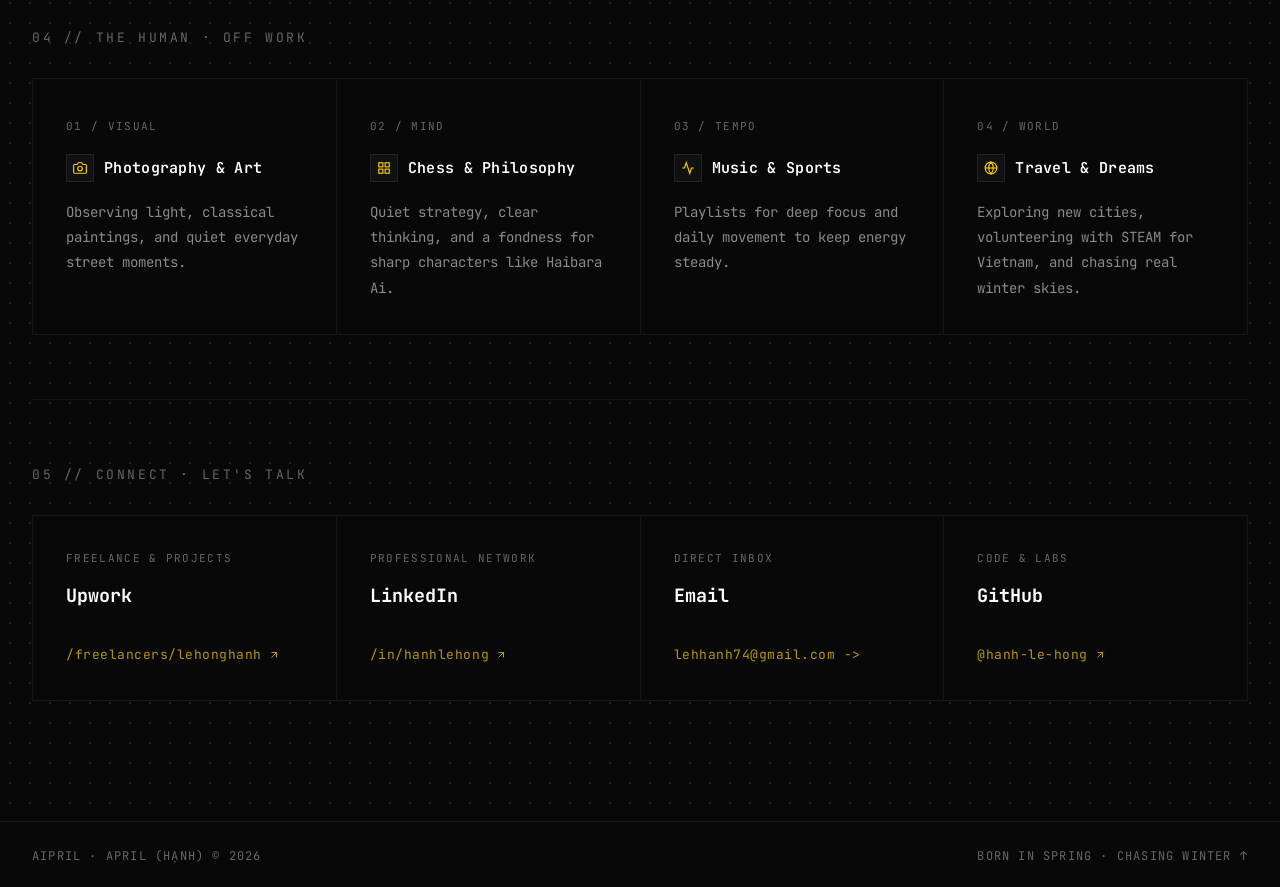
==== commit e003230e: "feat(redesign): redesign AiPRIL website in Noodle terminal-editorial style & enable Writing feed" ====
--- a/index.html
+++ b/index.html
@@ -3,17 +3,18 @@
 <head>
   <meta charset="UTF-8" />
   <meta name="viewport" content="width=device-width, initial-scale=1.0" />
-  <title>AiPRIL | Born in Spring, Chasing Winter</title>
-  <meta name="description" content="I’m April (Hạnh in Vietnamese), a doer and a marketer. Born in Spring, chasing Winter: moving from marketing craft into systems, logic, and technology." />
+  <title>AiPRIL | Born in Spring. Chasing Winter.</title>
+  <meta name="description" content="I'm April (Hạnh in Vietnamese), a doer and a marketer. Born in Spring, chasing Winter: moving from marketing craft into systems, logic, and technology." />
   <meta name="author" content="April (AiPRIL)" />
-  <meta property="og:title" content="AiPRIL | Born in Spring, Chasing Winter" />
-  <meta property="og:description" content="I’m April (Hạnh in Vietnamese), a doer and a marketer." />
+  <meta property="og:title" content="AiPRIL | Born in Spring. Chasing Winter." />
+  <meta property="og:description" content="Doer, marketer, and newbie builder solving business problems through marketing, product, and analysis." />
+  <meta property="og:url" content="https://hanh-le-hong.github.io/" />
   <meta property="og:type" content="website" />
 
-  <!-- Fonts: Instrument Serif (Art/Human), Plus Jakarta Sans (Clean Logic), JetBrains Mono (Robotic/Code) -->
+  <link rel="icon" type="image/svg+xml" href="favicon.svg" />
   <link rel="preconnect" href="https://fonts.googleapis.com" />
   <link rel="preconnect" href="https://fonts.gstatic.com" crossorigin />
-  <link href="https://fonts.googleapis.com/css2?family=Instrument+Serif:ital@0;1&family=JetBrains+Mono:wght@400;500&family=Plus+Jakarta+Sans:wght@400;500;600;700&display=swap" rel="stylesheet" />
+  <link href="https://fonts.googleapis.com/css2?family=JetBrains+Mono:ital,wght@0,400;0,500;0,600;0,700;1,400&display=swap" rel="stylesheet" />
 
   <link rel="stylesheet" href="styles.css" />
 
@@ -25,6 +26,7 @@
     "name": "April",
     "alternateName": ["AiPRIL", "Hanh", "Hanh Le", "Le Hong Hanh"],
     "jobTitle": "Marketer & Builder",
+    "url": "https://hanh-le-hong.github.io/",
     "sameAs": [
       "https://www.upwork.com/freelancers/lehonghanh",
       "https://www.linkedin.com/in/hanhlehong/",
@@ -34,318 +36,596 @@
   </script>
 </head>
 <body>
-  <!-- Header -->
-  <header class="site-header">
-    <div class="container header-bar">
-      <a href="#top" class="brand" aria-label="AiPRIL Home">
-        <span class="brand-ai">Ai</span><span class="brand-pril">PRIL</span>
-      </a>
-
-      <nav class="chapter-nav" aria-label="Main Navigation">
-        <a href="#craft"><span class="mono-idx">01</span> The Craft</a>
-        <a href="#lab"><span class="mono-idx">02</span> The Lab</a>
-        <a href="#human"><span class="mono-idx">03</span> The Human</a>
-        <a href="#connect"><span class="mono-idx">04</span> Connect</a>
-      </nav>
-
-      <button id="theme-toggle" class="season-switch" type="button" aria-label="Switch between Winter and Spring mode">
-        <span class="season-opt" data-season="winter">Winter</span>
-        <span class="season-sep">/</span>
-        <span class="season-opt" data-season="spring">Spring</span>
-      </button>
-    </div>
-  </header>
-
-  <main id="top">
-    <!-- HERO: Balanced Centered Container with Left Intro + Right Portrait Background -->
-    <section class="hero-stage">
-      <div class="container hero-stage-inner">
-        <!-- Seamless Background Artwork inside balanced container + Logic/Code Overlays -->
-        <div class="hero-bg-art" aria-hidden="true">
-          <img
-            src="assets/davinci-spring.jpg"
-            alt=""
-            class="hero-bg-painting painting-spring"
-          />
-          <img
-            src="assets/davinci-portrait.jpg"
-            alt=""
-            class="hero-bg-painting painting-winter"
-          />
-
-          <!-- Minimal Logic + Art Code Snippets on the Portrait Stage -->
-          <div class="art-code-layer">
-            <div class="code-card code-card-sql">
-              <div class="code-card-head">
-                <span class="code-dot"></span>
-                <span>query.sql</span>
-              </div>
-              <pre><code><span class="c-kw">SELECT</span> craft, systems, impact
-<span class="c-kw">FROM</span> april.journey
-<span class="c-kw">WHERE</span> mode = <span class="c-str">'winter'</span>
-  <span class="c-kw">AND</span> ratio = <span class="c-str">'90-9-1'</span>;</code></pre>
-            </div>
-
-            <div class="code-card code-card-hello">
-              <div class="code-card-head">
-                <span class="code-dot"></span>
-                <span>hello_world.py</span>
-              </div>
-              <pre><code><span class="c-cm"># from consuming → building</span>
-<span class="c-kw">print</span>(<span class="c-str">"Hello, World."</span>)</code></pre>
-            </div>
-
-            <div class="art-coord-tag">
-              <span>+ [LOGIC × ART // 90·09·01]</span>
-            </div>
-          </div>
+  <div class="site-shell" id="top">
+    <!-- Sticky 52px Noodle-style Header -->
+    <header class="header">
+      <div class="header-inner">
+        <div class="header-left">
+          <a href="#top" class="brand" aria-label="AiPRIL Home">AiPRIL</a>
+          <nav class="header-nav" aria-label="Main Navigation">
+            <a href="#about" class="nav-link">About</a>
+            <a href="#craft" class="nav-link">Craft</a>
+            <a href="#lab" class="nav-link">Lab</a>
+            <a href="#writing" class="nav-link">Writing</a>
+            <a href="#human" class="nav-link">Human</a>
+            <a href="#connect" class="nav-link">Connect</a>
+          </nav>
         </div>
 
-        <div class="hero-split">
-        <!-- Left Column: Personal Intro (Never overlaps the portrait on the right) -->
-        <div class="hero-left">
-          <p class="hero-kicker">DOER · MARKETER · NEWBIE BUILDER</p>
-          <h1 class="hero-display">
-            Born in Spring.<br />
-            <em>Chasing</em> Winter.
-          </h1>
-
-          <div class="intro-essay">
-            <p class="lead-paragraph">
-              I’m <strong>April</strong> (<strong>Hạnh</strong> in Vietnamese), a doer and a marketer. I was born in Spring, but I’ve spent my life chasing Winter. As a tropical girl from Vietnam, my biggest dream has always been to study and experience life in places with a real winter. In my work, it means the same thing: starting from the warmth of marketing craft, and chasing the crisp, clear logic of systems and technology.
-            </p>
-
-            <p>
-              I work to solve business problems through marketing, product, and analysis. By day, I’m a 9-to-5 operator who puts business impact first. I help the companies I work for grow, and I get paid for the value I bring. Simple, honest, win-win.
-            </p>
-
-            <p>
-              I love the <strong>90-9-1 rule</strong>: out of 100 people, 90 consume, 9 distribute, and 1 builds. I’m still a complete newbie on the builder path, taking baby steps to move from consuming to distributing to building tiny projects of my own, like <a href="https://snapcard-dc0ca.web.app/" target="_blank" rel="noopener noreferrer">Snapcard</a>, <a href="https://github.com/hanh-le-hong/marketing-systems-lab" target="_blank" rel="noopener noreferrer">Marketing Systems Lab</a>, and this website.
-            </p>
-
-            <p>
-              I hold an M.S. in Marketing Management, though my real school has always been YouTube, AI, the internet, and life itself. I come from a non-tech, no-code background and only recently became active on <a href="https://github.com/hanh-le-hong" target="_blank" rel="noopener noreferrer">GitHub</a> after AI opened the door to technology for me. Honestly, everything about it still makes me go <em>“wow.”</em>
-            </p>
-
-            <p>
-              I enjoy learning anything that helps me make money honestly and helps the people I collaborate with grow.
-            </p>
-
-            <div class="hero-actions">
-              <a href="https://www.upwork.com/freelancers/lehonghanh" target="_blank" rel="noopener noreferrer" class="btn btn-solid">
-                Upwork ↗
-              </a>
-              <a href="https://www.linkedin.com/in/hanhlehong/" target="_blank" rel="noopener noreferrer" class="btn btn-ghost">
-                LinkedIn ↗
-              </a>
-              <a href="https://github.com/hanh-le-hong" target="_blank" rel="noopener noreferrer" class="btn btn-ghost">
-                GitHub ↗
-              </a>
-              <a href="mailto:lehhanh74@gmail.com" class="btn btn-ghost">
-                Email →
-              </a>
-            </div>
-          </div>
-        </div>
-
-        <!-- Right Column: Empty spacer so the background portrait breathes unobstructed -->
-        <div class="hero-right-spacer" aria-hidden="true"></div>
-      </div>
-      </div>
-    </section>
-
-    <!-- 01 // THE CRAFT (4 Clean Blocks: Title + 1 Sentence + Skill Tags) -->
-    <section id="craft" class="section-block">
-      <div class="container">
-        <div class="section-head">
-          <span class="section-num">01 // WORK</span>
-          <h2 class="section-title">The Craft</h2>
-        </div>
-
-        <div class="craft-grid">
-          <article class="craft-card">
-            <h3>Marketing Management</h3>
-            <p>Positioning products clearly and running go-to-market plans that turn attention into revenue.</p>
-            <ul class="skill-tags">
-              <li>GTM Strategy</li>
-              <li>Product Positioning</li>
-              <li>Brand &amp; Messaging</li>
-              <li>Campaigns</li>
-            </ul>
-          </article>
-
-          <article class="craft-card">
-            <h3>Product &amp; Growth</h3>
-            <p>Diagnosing funnels and building acquisition, activation, and retention loops that scale.</p>
-            <ul class="skill-tags">
-              <li>Product-Led Growth</li>
-              <li>KPI Trees</li>
-              <li>Funnel Diagnosis</li>
-              <li>CRO</li>
-            </ul>
-          </article>
-
-          <article class="craft-card">
-            <h3>Technology &amp; AI</h3>
-            <p>Exploring AI agents, tracking setups, and small tools that turn manual work into systems.</p>
-            <ul class="skill-tags">
-              <li>AI Agents</li>
-              <li>Claude Code</li>
-              <li>Marketing Automation</li>
-              <li>PostHog / GA4</li>
-            </ul>
-          </article>
-
-          <article class="craft-card">
-            <h3>Business &amp; Analysis</h3>
-            <p>Looking at real numbers, market research, and unit economics to make win-win business decisions.</p>
-            <ul class="skill-tags">
-              <li>Market Research</li>
-              <li>Business Analysis</li>
-              <li>Marketplace Strategy</li>
-              <li>Monetization</li>
-            </ul>
-          </article>
-        </div>
-      </div>
-    </section>
-
-    <!-- 02 // THE LAB (Tiny Projects in Public) -->
-    <section id="lab" class="section-block">
-      <div class="container">
-        <div class="section-head">
-          <span class="section-num">02 // 90 → 9 → 1</span>
-          <h2 class="section-title">The Lab</h2>
-        </div>
-
-        <div class="lab-grid">
-          <a href="#top" class="lab-item">
-            <div class="lab-top">
-              <span class="mono-tag">TINY BUILD #01</span>
-              <span class="arrow">↑</span>
-            </div>
-            <h3>AiPRIL Website</h3>
-            <p>My personal corner on the internet, built with AI agents and a Spring/Winter mode switch.</p>
-          </a>
-
-          <a href="https://github.com/hanh-le-hong/marketing-systems-lab" target="_blank" rel="noopener noreferrer" class="lab-item">
-            <div class="lab-top">
-              <span class="mono-tag">TINY BUILD #02</span>
-              <span class="arrow">↗</span>
-            </div>
-            <h3>Marketing Systems Lab</h3>
-            <p>Practising measurement, AI fluency, and marketing automation in public, one piece at a time.</p>
-          </a>
-
-          <a href="https://snapcard-dc0ca.web.app/" target="_blank" rel="noopener noreferrer" class="lab-item">
-            <div class="lab-top">
-              <span class="mono-tag">TINY BUILD #03</span>
-              <span class="arrow">↗</span>
-            </div>
-            <h3>Snapcard</h3>
-            <p>My first tiny web app: digital postcards you can send with a single link.</p>
+        <div class="header-right">
+          <button id="theme-toggle" class="season-switch" type="button" aria-label="Switch between Winter and Spring mode">
+            <span class="season-opt" data-season="winter">WINTER</span>
+            <span class="season-sep">/</span>
+            <span class="season-opt" data-season="spring">SPRING</span>
+          </button>
+          <div class="divider-v" aria-hidden="true"></div>
+          <a
+            href="https://github.com/hanh-le-hong"
+            class="external-top-link"
+            target="_blank"
+            rel="noopener noreferrer"
+          >
+            GitHub
+            <svg width="12" height="12" viewBox="0 0 24 24" fill="none" stroke="currentColor" stroke-width="2" stroke-linecap="square" stroke-linejoin="miter" aria-hidden="true">
+              <path d="M7 7h10v10" />
+              <path d="M7 17 17 7" />
+            </svg>
           </a>
         </div>
       </div>
-    </section>
-
-    <!-- 03 // THE HUMAN (Beyond Work) -->
-    <section id="human" class="section-block">
+
+      <!-- Mobile Quick Nav Strip -->
+      <nav class="mobile-nav" aria-label="Mobile Navigation">
+        <a href="#about" class="nav-link">About</a>
+        <a href="#craft" class="nav-link">Craft</a>
+        <a href="#lab" class="nav-link">Lab</a>
+        <a href="#writing" class="nav-link">Writing</a>
+        <a href="#human" class="nav-link">Human</a>
+        <a href="#connect" class="nav-link">Connect</a>
+      </nav>
+    </header>
+
+    <!-- Main Dot-Grid Canvas -->
+    <main class="main">
       <div class="container">
-        <div class="section-head">
-          <span class="section-num">03 // OFF WORK</span>
-          <h2 class="section-title">The Human</h2>
+        <!-- Badge Row -->
+        <div class="badge-row hero-anim-1">
+          <span class="tag">APRIL · HẠNH</span>
+          <span class="badge-label">DOER · MARKETER · NEWBIE BUILDER</span>
         </div>
 
-        <div class="human-grid">
-          <article class="human-item">
-            <span class="mono-tag">01 / VISUAL</span>
-            <h3>Photography &amp; Art</h3>
-            <p>Observing light, classical paintings, and everyday street moments.</p>
-          </article>
-
-          <article class="human-item">
-            <span class="mono-tag">02 / MIND</span>
-            <h3>Chess &amp; Philosophy</h3>
-            <p>Quiet strategy, clear thinking, and a fondness for sharp characters like Haibara Ai.</p>
-          </article>
-
-          <article class="human-item">
-            <span class="mono-tag">03 / TEMPO</span>
-            <h3>Music &amp; Sports</h3>
-            <p>Playlists for deep focus and daily movement to keep energy steady.</p>
-          </article>
-
-          <article class="human-item">
-            <span class="mono-tag">04 / WORLD</span>
-            <h3>Travel &amp; Dreams</h3>
-            <p>Exploring new cities, volunteering with STEAM for Vietnam, and chasing real winter skies.</p>
-          </article>
-        </div>
+        <!-- Hero -->
+        <section class="hero">
+          <h1 class="hero-title hero-anim-2">AiPRIL</h1>
+          <h2 class="hero-subtitle hero-anim-3">
+            <span class="block">Born in Spring.</span>
+            <span class="cursor">Chasing Winter</span>
+          </h2>
+
+          <p class="hero-desc hero-anim-4">
+            Solving business problems through marketing, product, and analysis. Taking baby steps from consuming to building tiny systems with AI.
+          </p>
+
+          <div class="cta-row hero-anim-5">
+            <a
+              href="https://www.upwork.com/freelancers/lehonghanh"
+              class="btn-primary"
+              target="_blank"
+              rel="noopener noreferrer"
+            >
+              Upwork Profile
+              <svg width="14" height="14" viewBox="0 0 24 24" fill="none" stroke="currentColor" stroke-width="2" stroke-linecap="square" stroke-linejoin="miter" aria-hidden="true">
+                <path d="M5 12h14" />
+                <path d="m12 5 7 7-7 7" />
+              </svg>
+            </a>
+
+            <a
+              href="https://www.linkedin.com/in/hanhlehong/"
+              class="btn-secondary"
+              target="_blank"
+              rel="noopener noreferrer"
+            >
+              LinkedIn
+              <svg width="12" height="12" viewBox="0 0 24 24" fill="none" stroke="currentColor" stroke-width="2" stroke-linecap="square" stroke-linejoin="miter" aria-hidden="true">
+                <path d="M7 7h10v10" />
+                <path d="M7 17 17 7" />
+              </svg>
+            </a>
+
+            <a
+              href="https://github.com/hanh-le-hong"
+              class="btn-secondary"
+              target="_blank"
+              rel="noopener noreferrer"
+            >
+              GitHub
+              <svg width="12" height="12" viewBox="0 0 24 24" fill="none" stroke="currentColor" stroke-width="2" stroke-linecap="square" stroke-linejoin="miter" aria-hidden="true">
+                <path d="M7 7h10v10" />
+                <path d="M7 17 17 7" />
+              </svg>
+            </a>
+
+            <a href="#writing" class="btn-secondary">
+              Read Notes ↓
+            </a>
+          </div>
+
+          <!-- Noodle-style Terminal Strip -->
+          <div class="quickstart hero-anim-6">
+            <p class="quickstart-label">Direct Ping // Win-Win Collaborations</p>
+            <div class="quickstart-block">
+              <pre class="quickstart-pre"><code>$ contact --april
+<a href="mailto:lehhanh74@gmail.com" class="quickstart-url">lehhanh74@gmail.com</a>  <span class="code-comment"># marketing, growth, product &amp; systems</span></code></pre>
+              <button id="copy-email-btn" class="quickstart-copy" type="button" data-copy="lehhanh74@gmail.com">
+                Copy
+              </button>
+            </div>
+          </div>
+        </section>
+
+        <hr class="divider-line" />
+
+        <!-- 00 // README.MD (Personal Story + Quick Specs) -->
+        <section id="about" class="section-block">
+          <p class="section-label">00 // README.md</p>
+
+          <div class="readme-matrix">
+            <div class="readme-story">
+              <div class="card-header">
+                <div class="card-icon" aria-hidden="true">
+                  <svg width="14" height="14" viewBox="0 0 24 24" fill="none" stroke="currentColor" stroke-width="2">
+                    <path d="M14 2H6a2 2 0 0 0-2 2v16a2 2 0 0 0 2 2h12a2 2 0 0 0 2-2V8z" />
+                    <polyline points="14 2 14 8 20 8" />
+                    <line x1="8" y1="13" x2="16" y2="13" />
+                    <line x1="8" y1="17" x2="13" y2="17" />
+                  </svg>
+                </div>
+                <h3 class="card-title">april / story.md</h3>
+              </div>
+
+              <div class="story-prose">
+                <p>
+                  I’m <strong>April</strong> (<strong>Hạnh</strong> in Vietnamese), a doer and a marketer. I was born in Spring, but I’ve spent my life chasing Winter. As a tropical girl from Vietnam, my biggest dream has always been to study and experience life in places with a real winter. In my work, it means the same thing: starting from the warmth of marketing craft, and chasing the crisp, clear logic of systems and technology.
+                </p>
+
+                <p>
+                  I work to solve business problems through marketing, product, and analysis. By day, I’m a 9-to-5 operator who puts business impact first. I help the companies I work for grow, and I get paid for the value I bring. Simple, honest, win-win.
+                </p>
+
+                <p>
+                  I love the <strong>90-9-1 rule</strong>: out of 100 people, 90 consume, 9 distribute, and 1 builds. I’m still a complete newbie on the builder path, taking baby steps to move from consuming to distributing to building tiny projects of my own, like <a href="https://snapcard-dc0ca.web.app/" target="_blank" rel="noopener noreferrer">Snapcard</a>, <a href="https://github.com/hanh-le-hong/marketing-systems-lab" target="_blank" rel="noopener noreferrer">Marketing Systems Lab</a>, and this website.
+                </p>
+
+                <p>
+                  I hold an M.S. in Marketing Management, though my real school has always been YouTube, AI, the internet, and life itself. I come from a non-tech, no-code background and only recently became active on <a href="https://github.com/hanh-le-hong" target="_blank" rel="noopener noreferrer">GitHub</a> after AI opened the door to technology for me. Honestly, everything about it still makes me go <em>“wow.”</em>
+                </p>
+
+                <p>
+                  I enjoy learning anything that helps me make money honestly and helps the people I collaborate with grow.
+                </p>
+              </div>
+            </div>
+
+            <aside class="readme-specs" aria-label="Quick Profile Specs">
+              <div class="card-header">
+                <div class="card-icon" aria-hidden="true">
+                  <svg width="14" height="14" viewBox="0 0 24 24" fill="none" stroke="currentColor" stroke-width="2">
+                    <polyline points="4 17 10 11 4 5" />
+                    <line x1="12" y1="19" x2="20" y2="19" />
+                  </svg>
+                </div>
+                <h3 class="card-title">system.toml</h3>
+              </div>
+
+              <dl class="spec-list">
+                <div class="spec-item">
+                  <dt>NAME</dt>
+                  <dd>April (Hạnh Lê)</dd>
+                </div>
+                <div class="spec-item">
+                  <dt>DAY ROLE</dt>
+                  <dd>9-to-5 Marketer &amp; Operator</dd>
+                </div>
+                <div class="spec-item">
+                  <dt>FOCUS</dt>
+                  <dd>Marketing, Product, Growth &amp; Analysis</dd>
+                </div>
+                <div class="spec-item">
+                  <dt>DEGREE</dt>
+                  <dd>M.S. in Marketing Management</dd>
+                </div>
+                <div class="spec-item">
+                  <dt>REAL SCHOOL</dt>
+                  <dd>YouTube · AI · Internet · Life</dd>
+                </div>
+                <div class="spec-item">
+                  <dt>THESIS</dt>
+                  <dd>90 -&gt; 9 -&gt; 1 (Consuming to Building)</dd>
+                </div>
+                <div class="spec-item">
+                  <dt>PRINCIPLE</dt>
+                  <dd>Business impact first. Honest win-win.</dd>
+                </div>
+              </dl>
+            </aside>
+          </div>
+        </section>
+
+        <hr class="divider-line" />
+
+        <!-- 01 // THE CRAFT -->
+        <section id="craft" class="section-block">
+          <p class="section-label">01 // The Craft</p>
+
+          <div class="cards-grid cols-4">
+            <article class="feature-card">
+              <div class="card-header">
+                <div class="card-icon" aria-hidden="true">
+                  <svg width="14" height="14" viewBox="0 0 24 24" fill="none" stroke="currentColor" stroke-width="2">
+                    <polygon points="12 2 2 7 12 12 22 7 12 2" />
+                    <polyline points="2 17 12 22 22 17" />
+                    <polyline points="2 12 12 17 22 12" />
+                  </svg>
+                </div>
+                <h3 class="card-title">Marketing Management</h3>
+              </div>
+              <p class="card-desc">
+                Positioning products clearly and running go-to-market plans that turn attention into revenue.
+              </p>
+              <ul class="skill-tags">
+                <li>GTM Strategy</li>
+                <li>Positioning</li>
+                <li>Brand &amp; Messaging</li>
+                <li>Campaigns</li>
+              </ul>
+            </article>
+
+            <article class="feature-card">
+              <div class="card-header">
+                <div class="card-icon" aria-hidden="true">
+                  <svg width="14" height="14" viewBox="0 0 24 24" fill="none" stroke="currentColor" stroke-width="2">
+                    <polyline points="22 7 13.5 15.5 8.5 10.5 2 17" />
+                    <polyline points="16 7 22 7 22 13" />
+                  </svg>
+                </div>
+                <h3 class="card-title">Product &amp; Growth</h3>
+              </div>
+              <p class="card-desc">
+                Diagnosing funnels and building acquisition, activation, and retention loops that scale.
+              </p>
+              <ul class="skill-tags">
+                <li>Product-Led Growth</li>
+                <li>KPI Trees</li>
+                <li>Funnel Diagnosis</li>
+                <li>CRO</li>
+              </ul>
+            </article>
+
+            <article class="feature-card">
+              <div class="card-header">
+                <div class="card-icon" aria-hidden="true">
+                  <svg width="14" height="14" viewBox="0 0 24 24" fill="none" stroke="currentColor" stroke-width="2">
+                    <path d="M4 14a1 1 0 0 1-.78-1.63l9.9-10.2a.5.5 0 0 1 .86.46l-1.92 6.02A1 1 0 0 0 13 10h7a1 1 0 0 1 .78 1.63l-9.9 10.2a.5.5 0 0 1-.86-.46l1.92-6.02A1 1 0 0 0 11 14z" />
+                  </svg>
+                </div>
+                <h3 class="card-title">Technology &amp; AI</h3>
+              </div>
+              <p class="card-desc">
+                Exploring AI agents, tracking setups, and small tools that turn manual work into systems.
+              </p>
+              <ul class="skill-tags">
+                <li>AI Agents</li>
+                <li>Claude Code</li>
+                <li>Automation</li>
+                <li>PostHog / GA4</li>
+              </ul>
+            </article>
+
+            <article class="feature-card">
+              <div class="card-header">
+                <div class="card-icon" aria-hidden="true">
+                  <svg width="14" height="14" viewBox="0 0 24 24" fill="none" stroke="currentColor" stroke-width="2">
+                    <line x1="18" y1="20" x2="18" y2="10" />
+                    <line x1="12" y1="20" x2="12" y2="4" />
+                    <line x1="6" y1="20" x2="6" y2="14" />
+                  </svg>
+                </div>
+                <h3 class="card-title">Business &amp; Analysis</h3>
+              </div>
+              <p class="card-desc">
+                Looking at real numbers, market research, and unit economics to make win-win business decisions.
+              </p>
+              <ul class="skill-tags">
+                <li>Market Research</li>
+                <li>Business Analysis</li>
+                <li>Marketplace</li>
+                <li>Monetization</li>
+              </ul>
+            </article>
+          </div>
+        </section>
+
+        <hr class="divider-line" />
+
+        <!-- 02 // THE LAB -->
+        <section id="lab" class="section-block">
+          <p class="section-label">02 // The Lab · 90 -&gt; 9 -&gt; 1</p>
+
+          <div class="cards-grid cols-3">
+            <a href="#top" class="feature-card card-interactive">
+              <div class="card-top-meta">
+                <span class="tag">BUILD #01</span>
+              </div>
+              <div class="card-header">
+                <div class="card-icon" aria-hidden="true">
+                  <svg width="14" height="14" viewBox="0 0 24 24" fill="none" stroke="currentColor" stroke-width="2">
+                    <rect x="3" y="3" width="18" height="18" />
+                    <line x1="3" y1="9" x2="21" y2="9" />
+                    <line x1="9" y1="21" x2="9" y2="9" />
+                  </svg>
+                </div>
+                <h3 class="card-title">AiPRIL Website</h3>
+              </div>
+              <p class="card-desc">
+                My personal corner on the internet, built with AI agents, a Markdown CMS, and a Winter/Spring terminal switch.
+              </p>
+              <span class="card-link">
+                You are here ↑
+              </span>
+            </a>
+
+            <a
+              href="https://github.com/hanh-le-hong/marketing-systems-lab"
+              target="_blank"
+              rel="noopener noreferrer"
+              class="feature-card card-interactive"
+            >
+              <div class="card-top-meta">
+                <span class="tag">BUILD #02</span>
+              </div>
+              <div class="card-header">
+                <div class="card-icon" aria-hidden="true">
+                  <svg width="14" height="14" viewBox="0 0 24 24" fill="none" stroke="currentColor" stroke-width="2">
+                    <line x1="6" x2="6" y1="3" y2="15" />
+                    <circle cx="18" cy="6" r="3" />
+                    <circle cx="6" cy="18" r="3" />
+                    <path d="M18 9a9 9 0 0 1-9 9" />
+                  </svg>
+                </div>
+                <h3 class="card-title">Marketing Systems Lab</h3>
+              </div>
+              <p class="card-desc">
+                Practising measurement, AI fluency, and marketing automation in public, one piece at a time.
+              </p>
+              <span class="card-link">
+                Explore repository
+                <svg width="12" height="12" viewBox="0 0 24 24" fill="none" stroke="currentColor" stroke-width="2" aria-hidden="true">
+                  <path d="M7 7h10v10" />
+                  <path d="M7 17 17 7" />
+                </svg>
+              </span>
+            </a>
+
+            <a
+              href="https://snapcard-dc0ca.web.app/"
+              target="_blank"
+              rel="noopener noreferrer"
+              class="feature-card card-interactive"
+            >
+              <div class="card-top-meta">
+                <span class="tag">BUILD #03</span>
+              </div>
+              <div class="card-header">
+                <div class="card-icon" aria-hidden="true">
+                  <svg width="14" height="14" viewBox="0 0 24 24" fill="none" stroke="currentColor" stroke-width="2">
+                    <rect x="2" y="4" width="20" height="16" />
+                    <path d="m22 7-8.97 5.7a1.94 1.94 0 0 1-2.06 0L2 7" />
+                  </svg>
+                </div>
+                <h3 class="card-title">Snapcard</h3>
+              </div>
+              <p class="card-desc">
+                My first tiny web app: digital postcards you can personalize and send with a single link.
+              </p>
+              <span class="card-link">
+                Launch web app
+                <svg width="12" height="12" viewBox="0 0 24 24" fill="none" stroke="currentColor" stroke-width="2" aria-hidden="true">
+                  <path d="M7 7h10v10" />
+                  <path d="M7 17 17 7" />
+                </svg>
+              </span>
+            </a>
+          </div>
+        </section>
+
+        <hr class="divider-line" />
+
+        <!-- 03 // WRITING (Live Markdown Feed) -->
+        <section id="writing" class="section-block">
+          <div class="section-bar">
+            <p class="section-label no-mb">03 // Writing · Notes &amp; Essays</p>
+
+            <div class="section-bar-controls">
+              <div class="writing-filter-group" role="tablist" aria-label="Filter posts by pillar">
+                <button class="filter-chip active" data-filter="all" type="button">All</button>
+                <button class="filter-chip" data-filter="The Craft" type="button">The Craft</button>
+                <button class="filter-chip" data-filter="The Lab" type="button">The Lab</button>
+                <button class="filter-chip" data-filter="The Human" type="button">The Human</button>
+              </div>
+              <a href="studio.html" class="studio-launch-link local-only" hidden>+ Studio</a>
+            </div>
+          </div>
+
+          <div id="posts-feed" class="posts-matrix" aria-live="polite">
+            <div class="empty-feed">Loading notes...</div>
+          </div>
+        </section>
+
+        <hr class="divider-line" />
+
+        <!-- 04 // THE HUMAN -->
+        <section id="human" class="section-block">
+          <p class="section-label">04 // The Human · Off Work</p>
+
+          <div class="cards-grid cols-4">
+            <article class="feature-card">
+              <div class="card-top-meta">
+                <span class="badge-label">01 / VISUAL</span>
+              </div>
+              <div class="card-header">
+                <div class="card-icon" aria-hidden="true">
+                  <svg width="14" height="14" viewBox="0 0 24 24" fill="none" stroke="currentColor" stroke-width="2">
+                    <path d="M23 19a2 2 0 0 1-2 2H3a2 2 0 0 1-2-2V8a2 2 0 0 1 2-2h4l2-3h6l2 3h4a2 2 0 0 1 2 2z" />
+                    <circle cx="12" cy="13" r="4" />
+                  </svg>
+                </div>
+                <h3 class="card-title">Photography &amp; Art</h3>
+              </div>
+              <p class="card-desc">
+                Observing light, classical paintings, and quiet everyday street moments.
+              </p>
+            </article>
+
+            <article class="feature-card">
+              <div class="card-top-meta">
+                <span class="badge-label">02 / MIND</span>
+              </div>
+              <div class="card-header">
+                <div class="card-icon" aria-hidden="true">
+                  <svg width="14" height="14" viewBox="0 0 24 24" fill="none" stroke="currentColor" stroke-width="2">
+                    <rect x="3" y="3" width="7" height="7" />
+                    <rect x="14" y="3" width="7" height="7" />
+                    <rect x="14" y="14" width="7" height="7" />
+                    <rect x="3" y="14" width="7" height="7" />
+                  </svg>
+                </div>
+                <h3 class="card-title">Chess &amp; Philosophy</h3>
+              </div>
+              <p class="card-desc">
+                Quiet strategy, clear thinking, and a fondness for sharp characters like Haibara Ai.
+              </p>
+            </article>
+
+            <article class="feature-card">
+              <div class="card-top-meta">
+                <span class="badge-label">03 / TEMPO</span>
+              </div>
+              <div class="card-header">
+                <div class="card-icon" aria-hidden="true">
+                  <svg width="14" height="14" viewBox="0 0 24 24" fill="none" stroke="currentColor" stroke-width="2">
+                    <polyline points="22 12 18 12 15 21 9 3 6 12 2 12" />
+                  </svg>
+                </div>
+                <h3 class="card-title">Music &amp; Sports</h3>
+              </div>
+              <p class="card-desc">
+                Playlists for deep focus and daily movement to keep energy steady.
+              </p>
+            </article>
+
+            <article class="feature-card">
+              <div class="card-top-meta">
+                <span class="badge-label">04 / WORLD</span>
+              </div>
+              <div class="card-header">
+                <div class="card-icon" aria-hidden="true">
+                  <svg width="14" height="14" viewBox="0 0 24 24" fill="none" stroke="currentColor" stroke-width="2">
+                    <circle cx="12" cy="12" r="10" />
+                    <line x1="2" y1="12" x2="22" y2="12" />
+                    <path d="M12 2a15.3 15.3 0 0 1 4 10 15.3 15.3 0 0 1-4 10 15.3 15.3 0 0 1-4-10 15.3 15.3 0 0 1 4-10z" />
+                  </svg>
+                </div>
+                <h3 class="card-title">Travel &amp; Dreams</h3>
+              </div>
+              <p class="card-desc">
+                Exploring new cities, volunteering with STEAM for Vietnam, and chasing real winter skies.
+              </p>
+            </article>
+          </div>
+        </section>
+
+        <hr class="divider-line" />
+
+        <!-- 05 // CONNECT -->
+        <section id="connect" class="section-block">
+          <p class="section-label">05 // Connect · Let's Talk</p>
+
+          <div class="cards-grid cols-4">
+            <a
+              href="https://www.upwork.com/freelancers/lehonghanh"
+              target="_blank"
+              rel="noopener noreferrer"
+              class="feature-card connect-card"
+            >
+              <span class="badge-label">FREELANCE &amp; PROJECTS</span>
+              <h3 class="connect-title">Upwork</h3>
+              <span class="card-link">
+                /freelancers/lehonghanh
+                <svg width="12" height="12" viewBox="0 0 24 24" fill="none" stroke="currentColor" stroke-width="2" aria-hidden="true">
+                  <path d="M7 7h10v10" />
+                  <path d="M7 17 17 7" />
+                </svg>
+              </span>
+            </a>
+
+            <a
+              href="https://www.linkedin.com/in/hanhlehong/"
+              target="_blank"
+              rel="noopener noreferrer"
+              class="feature-card connect-card"
+            >
+              <span class="badge-label">PROFESSIONAL NETWORK</span>
+              <h3 class="connect-title">LinkedIn</h3>
+              <span class="card-link">
+                /in/hanhlehong
+                <svg width="12" height="12" viewBox="0 0 24 24" fill="none" stroke="currentColor" stroke-width="2" aria-hidden="true">
+                  <path d="M7 7h10v10" />
+                  <path d="M7 17 17 7" />
+                </svg>
+              </span>
+            </a>
+
+            <a
+              href="mailto:lehhanh74@gmail.com"
+              class="feature-card connect-card"
+            >
+              <span class="badge-label">DIRECT INBOX</span>
+              <h3 class="connect-title">Email</h3>
+              <span class="card-link">
+                lehhanh74@gmail.com -&gt;
+              </span>
+            </a>
+
+            <a
+              href="https://github.com/hanh-le-hong"
+              target="_blank"
+              rel="noopener noreferrer"
+              class="feature-card connect-card"
+            >
+              <span class="badge-label">CODE &amp; LABS</span>
+              <h3 class="connect-title">GitHub</h3>
+              <span class="card-link">
+                @hanh-le-hong
+                <svg width="12" height="12" viewBox="0 0 24 24" fill="none" stroke="currentColor" stroke-width="2" aria-hidden="true">
+                  <path d="M7 7h10v10" />
+                  <path d="M7 17 17 7" />
+                </svg>
+              </span>
+            </a>
+          </div>
+        </section>
       </div>
-    </section>
-
-    <!-- 04 // WRITING (Hidden for v1 Home launch tonight; ready for tomorrow's posts) -->
-    <section id="writing" class="section-block" hidden>
-      <div class="container">
-        <div class="section-head">
-          <div class="writing-head-left">
-            <span class="section-num">04 // NOTES &amp; ESSAYS</span>
-            <div class="writing-filter-group" role="tablist" aria-label="Filter posts by pillar">
-              <button class="filter-chip active" data-filter="all" type="button">All</button>
-              <button class="filter-chip" data-filter="The Craft" type="button">The Craft</button>
-              <button class="filter-chip" data-filter="The Lab" type="button">The Lab</button>
-              <button class="filter-chip" data-filter="The Human" type="button">The Human</button>
-            </div>
-          </div>
-          <div class="writing-head-right">
-            <h2 class="section-title">Writing</h2>
-            <a href="studio.html" class="studio-launch-link">+ Write in Studio ✎</a>
-          </div>
-        </div>
-
-        <div id="posts-feed" class="posts-feed"></div>
+    </main>
+
+    <!-- Footer -->
+    <footer class="footer">
+      <div class="footer-inner">
+        <span class="footer-text">AiPRIL · APRIL (HẠNH) © 2026</span>
+        <a href="#top" class="footer-text footer-top-link">BORN IN SPRING · CHASING WINTER ↑</a>
       </div>
-    </section>
-
-    <!-- 04 // CONNECT -->
-    <section id="connect" class="section-block connect-block">
-      <div class="container">
-        <div class="connect-box">
-          <div>
-            <span class="section-num">04 // CONNECT</span>
-            <h2 class="connect-heading">Let’s talk.</h2>
-          </div>
-
-          <div class="connect-links">
-            <a href="https://www.upwork.com/freelancers/lehonghanh" target="_blank" rel="noopener noreferrer" class="connect-pill">
-              <span>Upwork</span>
-              <span>/freelancers/lehonghanh ↗</span>
-            </a>
-            <a href="https://www.linkedin.com/in/hanhlehong/" target="_blank" rel="noopener noreferrer" class="connect-pill">
-              <span>LinkedIn</span>
-              <span>/in/hanhlehong ↗</span>
-            </a>
-            <a href="mailto:lehhanh74@gmail.com" class="connect-pill">
-              <span>Email</span>
-              <span>lehhanh74@gmail.com →</span>
-            </a>
-            <a href="https://github.com/hanh-le-hong" target="_blank" rel="noopener noreferrer" class="connect-pill">
-              <span>GitHub</span>
-              <span>@hanh-le-hong ↗</span>
-            </a>
-          </div>
-        </div>
-      </div>
-    </section>
-  </main>
-
-  <footer class="site-footer">
-    <div class="container footer-bar">
-      <span><strong>AiPRIL</strong></span>
-      <a href="#top" class="back-top">Top ↑</a>
-    </div>
-  </footer>
+    </footer>
+  </div>
 
   <script src="main.js"></script>
 </body>
--- a/styles.css
+++ b/styles.css
@@ -1,878 +1,1203 @@
 /* ==========================================================================
-   AiPRIL — SPRING (RENAISSANCE) / WINTER (ROBOTIC)
-   Simple, Bold, Logical, Art-Stage Focal Point
+   AiPRIL -- Noodle-Inspired Terminal-Editorial Design System
+   100% JetBrains Mono, 20px dot-grid, 1px hairline matrices, sharp corners,
+   Winter (Near-Black + Cyber Yellow) / Spring (Drafting Paper + Amber/Yellow)
    ========================================================================== */
 
 :root,
 [data-theme="winter"] {
-  --bg: #090b0f;
-  --bg-soft: #11141c;
-  --fg: #eef1f6;
-  --muted: #8b93a4;
-  --line: #1f2533;
-  --line-strong: #eef1f6;
-  --accent: #7cc4fa;
-  --card-overlay: rgba(13, 16, 23, 0.94);
-  --grid-overlay: 1;
+  color-scheme: dark;
+  --bg: #080808;
+  --bg-depth: #0a0a0a;
+  --surface: #111111;
+  --surface-hover: #151515;
+  --grid-line: #161616;
+  --dot-color: #222222;
+  --border: #222222;
+  --border-strong: #333333;
+
+  --text: #ffffff;
+  --text-body: #cfcfcf;
+  --text-muted: #8a8a8a;
+  --text-dim: #666666;
+  --hero-sub: #444444;
+
+  --accent: #facc15;
+  --accent-hover: #fde047;
+  --accent-text: #facc15;
+  --accent-link: rgba(250, 204, 21, 0.72);
+  --accent-bg: rgba(250, 204, 21, 0.08);
+  --accent-border: rgba(250, 204, 21, 0.22);
+  --accent-glow: rgba(250, 204, 21, 0.045);
+
+  --btn-primary-bg: #facc15;
+  --btn-primary-fg: #080808;
+  --header-bg: rgba(8, 8, 8, 0.94);
+
+  --font-mono: "JetBrains Mono", ui-monospace, SFMono-Regular, Menlo, Monaco, Consolas, monospace;
 }
 
 [data-theme="spring"] {
-  --bg: #ffffff;
-  --bg-soft: #f7f8f5;
-  --fg: #111312;
-  --muted: #5a605d;
-  --line: #e4e7e2;
-  --line-strong: #111312;
-  --accent: #1d6b48;
-  --card-overlay: rgba(255, 255, 255, 0.94);
-  --grid-overlay: 0;
-}
+  color-scheme: light;
+  --bg: #fafafa;
+  --bg-depth: #f2f2ef;
+  --surface: #ffffff;
+  --surface-hover: #f5f5f2;
+  --grid-line: #e2e2de;
+  --dot-color: #d6d6d0;
+  --border: #dcdcd6;
+  --border-strong: #b8b8b0;
+
+  --text: #0a0a0a;
+  --text-body: #262626;
+  --text-muted: #595959;
+  --text-dim: #707070;
+  --hero-sub: #a1a19a;
+
+  --accent: #facc15;
+  --accent-hover: #eab308;
+  --accent-text: #8f5d00;
+  --accent-link: #8f5d00;
+  --accent-bg: rgba(250, 204, 21, 0.2);
+  --accent-border: rgba(143, 93, 0, 0.3);
+  --accent-glow: rgba(250, 204, 21, 0.11);
+
+  --btn-primary-bg: #facc15;
+  --btn-primary-fg: #0a0a0a;
+  --header-bg: rgba(250, 250, 250, 0.94);
+}
+
+/* ==========================================================================
+   Reset & Global Typography
+   ========================================================================== */
 
 *,
 *::before,
 *::after {
   box-sizing: border-box;
+  border-radius: 0;
+}
+
+html {
+  scroll-behavior: smooth;
+}
+
+body {
   margin: 0;
   padding: 0;
-}
-
-html {
-  scroll-behavior: smooth;
-  font-size: 16px;
-}
-
-body {
+  font-family: var(--font-mono);
   background-color: var(--bg);
-  color: var(--fg);
-  font-family: "Plus Jakarta Sans", -apple-system, BlinkMacSystemFont, sans-serif;
-  line-height: 1.55;
-  transition: background-color 0.25s ease, color 0.25s ease;
+  color: var(--text);
+  font-size: 15px;
+  line-height: 1.75;
   -webkit-font-smoothing: antialiased;
+  -moz-osx-font-smoothing: grayscale;
+}
+
+::selection {
+  background: var(--accent);
+  color: #080808;
+}
+
+::-webkit-scrollbar {
+  width: 6px;
+  height: 6px;
+}
+
+::-webkit-scrollbar-track {
+  background: var(--bg);
+}
+
+::-webkit-scrollbar-thumb {
+  background: var(--border);
+}
+
+::-webkit-scrollbar-thumb:hover {
+  background: var(--text-muted);
 }
 
 a {
   color: inherit;
-  text-decoration: none;
-}
-
-.container {
+}
+
+h1,
+h2,
+h3,
+h4,
+p,
+ul,
+ol,
+dl,
+dd {
+  margin: 0;
+}
+
+[hidden] {
+  display: none !important;
+}
+
+:focus-visible {
+  outline: 2px solid var(--accent);
+  outline-offset: 2px;
+}
+
+/* ==========================================================================
+   Shell & Sticky 52px Header
+   ========================================================================== */
+
+.site-shell {
+  min-height: 100vh;
+  display: flex;
+  flex-direction: column;
   width: 100%;
-  max-width: 1420px;
-  margin: 0 auto;
-  padding: 0 clamp(2rem, 4.5vw, 4.5rem);
-}
-
-/* ==========================================================================
-   HEADER
-   ========================================================================== */
-
-.site-header {
+  overflow-x: hidden;
+}
+
+.header {
+  width: 100%;
+  border-bottom: 1px solid var(--grid-line);
+  background: var(--header-bg);
+  backdrop-filter: blur(8px);
+  -webkit-backdrop-filter: blur(8px);
   position: sticky;
   top: 0;
   z-index: 50;
-  background-color: color-mix(in srgb, var(--bg) 88%, transparent);
-  backdrop-filter: blur(12px);
-  border-bottom: 1px solid var(--line);
-}
-
-.header-bar {
+}
+
+.header-inner {
+  max-width: 1360px;
+  margin: 0 auto;
+  padding: 0 32px;
+  height: 52px;
   display: flex;
   align-items: center;
   justify-content: space-between;
-  height: 68px;
+  gap: 16px;
+}
+
+.header-left {
+  display: flex;
+  align-items: center;
+  gap: 36px;
 }
 
 .brand {
+  color: var(--text);
+  font-weight: 700;
+  letter-spacing: 0.2em;
+  font-size: 0.875rem;
+  text-decoration: none;
+  transition: color 0.2s;
   display: inline-flex;
-  align-items: baseline;
-  font-size: 1.85rem;
+  align-items: center;
+  gap: 10px;
+}
+
+.brand:hover {
+  color: var(--accent-text);
+}
+
+.header-nav {
+  display: none;
+  align-items: center;
+  gap: 24px;
+}
+
+@media (min-width: 860px) {
+  .header-nav {
+    display: flex;
+  }
+}
+
+.nav-link {
+  font-size: 0.8125rem;
+  color: var(--text-muted);
+  text-decoration: none;
+  letter-spacing: 0.05em;
+  transition: color 0.2s;
+  white-space: nowrap;
+}
+
+.nav-link:hover {
+  color: var(--text);
+}
+
+.header-right {
+  display: flex;
+  align-items: center;
+  gap: 16px;
+}
+
+.divider-v {
+  height: 16px;
+  width: 1px;
+  background: var(--border);
+}
+
+.season-switch {
+  appearance: none;
+  background: transparent;
+  border: 1px solid var(--border);
+  padding: 4px 10px;
+  font-family: var(--font-mono);
+  font-size: 0.6875rem;
+  letter-spacing: 0.1em;
+  color: var(--text-dim);
+  cursor: pointer;
+  display: inline-flex;
+  align-items: center;
+  gap: 6px;
+  transition: border-color 0.2s, color 0.2s;
+}
+
+.season-switch:hover {
+  border-color: var(--border-strong);
+}
+
+.season-sep {
+  color: var(--border-strong);
+}
+
+[data-theme="winter"] .season-opt[data-season="winter"],
+[data-theme="spring"] .season-opt[data-season="spring"] {
+  color: var(--accent-text);
+  font-weight: 700;
+}
+
+.external-top-link {
+  font-size: 0.8125rem;
+  color: var(--text-muted);
+  text-decoration: none;
+  display: inline-flex;
+  align-items: center;
+  gap: 4px;
+  transition: color 0.2s;
+}
+
+.external-top-link:hover {
+  color: var(--text);
+}
+
+.mobile-nav {
+  display: flex;
+  align-items: center;
+  gap: 18px;
+  padding: 8px 20px;
+  border-top: 1px solid var(--grid-line);
+  overflow-x: auto;
+  -webkit-overflow-scrolling: touch;
+}
+
+@media (min-width: 860px) {
+  .mobile-nav {
+    display: none;
+  }
+}
+
+/* ==========================================================================
+   Main Dot-Grid Canvas & Layout Container
+   ========================================================================== */
+
+.main {
+  flex-grow: 1;
+  width: 100%;
+  padding: 72px 32px 120px;
+  background-image: radial-gradient(var(--dot-color) 1px, transparent 0);
+  background-size: 20px 20px;
+}
+
+@media (max-width: 640px) {
+  .header-inner {
+    padding: 0 20px;
+  }
+
+  .main {
+    padding: 44px 20px 88px;
+  }
+}
+
+.container {
+  max-width: 1360px;
+  margin: 0 auto;
+}
+
+/* ==========================================================================
+   Badges & Section Labels
+   ========================================================================== */
+
+.badge-row {
+  display: flex;
+  flex-wrap: wrap;
+  align-items: center;
+  gap: 12px;
+  margin-bottom: 36px;
+}
+
+.tag {
+  display: inline-block;
+  padding: 2px 8px;
+  background: var(--accent-bg);
+  border: 1px solid var(--accent-border);
+  color: var(--accent-text);
+  font-size: 0.6875rem;
+  letter-spacing: 0.12em;
+  text-transform: uppercase;
+  font-weight: 600;
+}
+
+.badge-label {
+  font-size: 0.6875rem;
+  color: var(--text-dim);
+  letter-spacing: 0.12em;
+  text-transform: uppercase;
+}
+
+.section-block {
+  margin-bottom: 0;
+}
+
+.section-label {
+  font-size: 0.8125rem;
+  color: var(--text-dim);
+  letter-spacing: 0.2em;
+  text-transform: uppercase;
+  margin-bottom: 28px;
+}
+
+.section-label.no-mb {
+  margin-bottom: 0;
+}
+
+.divider-line {
+  border: none;
+  border-top: 1px solid var(--grid-line);
+  margin: 64px 0;
+}
+
+/* ==========================================================================
+   Hero & Quick-Start Terminal Strip
+   ========================================================================== */
+
+.hero {
+  margin-bottom: 16px;
+}
+
+.hero-title {
+  font-weight: 700;
   line-height: 1;
-}
-
-.brand-ai {
-  font-family: "JetBrains Mono", monospace;
+  margin-bottom: 10px;
+  letter-spacing: -0.02em;
+  font-size: clamp(54px, 8vw, 96px);
+  color: var(--text);
+}
+
+.hero-subtitle {
+  font-weight: 700;
+  line-height: 1.04;
+  margin-bottom: 36px;
+  letter-spacing: -0.02em;
+  font-size: clamp(40px, 6.8vw, 84px);
+  color: var(--hero-sub);
+}
+
+.block {
+  display: block;
+}
+
+.cursor::after {
+  content: "_";
+  animation: blink 1.2s step-end infinite;
+  color: var(--accent);
+  font-weight: 700;
+}
+
+.hero-desc {
+  font-size: 1.05rem;
+  color: var(--text-muted);
+  max-width: 660px;
+  margin-bottom: 36px;
+  line-height: 1.8;
+}
+
+.cta-row {
+  display: flex;
+  flex-wrap: wrap;
+  gap: 12px;
+}
+
+.btn-primary,
+.btn-solid {
+  display: inline-flex;
+  align-items: center;
+  gap: 8px;
+  padding: 10px 22px;
+  background: var(--btn-primary-bg);
+  border: 1px solid var(--btn-primary-bg);
+  color: var(--btn-primary-fg);
+  font-family: var(--font-mono);
+  font-weight: 700;
+  font-size: 0.875rem;
+  letter-spacing: 0.025em;
+  text-decoration: none;
+  cursor: pointer;
+  transition: background 0.2s, border-color 0.2s;
+}
+
+.btn-primary:hover,
+.btn-solid:hover {
+  background: var(--accent-hover);
+  border-color: var(--accent-hover);
+}
+
+.btn-secondary,
+.btn-ghost {
+  display: inline-flex;
+  align-items: center;
+  gap: 8px;
+  padding: 10px 22px;
+  background: var(--bg);
+  border: 1px solid var(--border);
+  color: var(--text-muted);
+  font-family: var(--font-mono);
   font-weight: 500;
-  font-size: 1.45rem;
-  letter-spacing: -0.03em;
-  color: var(--accent);
-}
-
-.brand-pril {
-  font-family: "Instrument Serif", Georgia, serif;
-  font-size: 2rem;
-  letter-spacing: 0.02em;
-}
-
-.chapter-nav {
-  display: flex;
-  gap: 2.25rem;
-  font-size: 0.9rem;
-  font-weight: 500;
-}
-
-.chapter-nav a {
-  color: var(--muted);
-  transition: color 0.2s ease;
-}
-
-.chapter-nav a:hover {
-  color: var(--fg);
-}
-
-.mono-idx {
-  font-family: "JetBrains Mono", monospace;
-  font-size: 0.72rem;
-  color: var(--accent);
-  margin-right: 0.2rem;
-}
-
-/* Spring / Winter Toggle */
-.season-switch {
-  display: inline-flex;
-  align-items: center;
-  gap: 0.45rem;
-  background: var(--bg-soft);
-  color: var(--fg);
-  border: 1px solid var(--line);
-  padding: 0.42rem 0.9rem;
-  font-family: "JetBrains Mono", monospace;
+  font-size: 0.875rem;
+  letter-spacing: 0.025em;
+  text-decoration: none;
+  cursor: pointer;
+  transition: border-color 0.2s, color 0.2s, background 0.2s;
+}
+
+.btn-secondary:hover,
+.btn-ghost:hover {
+  border-color: var(--border-strong);
+  color: var(--text);
+}
+
+.btn-sm {
+  padding: 6px 12px;
   font-size: 0.75rem;
+}
+
+/* Quick-start terminal strip */
+.quickstart {
+  margin-top: 44px;
+  max-width: 720px;
+}
+
+.quickstart-label {
+  font-size: 0.75rem;
+  color: var(--text-dim);
+  letter-spacing: 0.2em;
+  text-transform: uppercase;
+  margin-bottom: 8px;
+}
+
+.quickstart-block {
+  position: relative;
+  background: var(--bg-depth);
+  border: 1px solid var(--border);
+  overflow: hidden;
+  display: flex;
+  align-items: stretch;
+  justify-content: space-between;
+}
+
+.quickstart-pre {
+  margin: 0;
+  padding: 16px 20px;
+  font-size: 0.85rem;
+  line-height: 1.65;
+  color: var(--text-body);
+  overflow-x: auto;
+  flex: 1;
+}
+
+.quickstart-pre code {
+  font-family: var(--font-mono);
+}
+
+.quickstart-url {
+  color: var(--accent-text);
+  text-decoration: underline;
+  text-decoration-color: var(--accent-border);
+  text-underline-offset: 3px;
+  transition: text-decoration-color 0.2s;
+}
+
+.quickstart-url:hover {
+  text-decoration-color: var(--accent-text);
+}
+
+.code-comment {
+  color: var(--text-dim);
+}
+
+.quickstart-copy {
+  padding: 0 20px;
+  background: var(--surface);
+  border: none;
+  border-left: 1px solid var(--border);
+  color: var(--text-muted);
+  font-family: var(--font-mono);
+  font-size: 0.6875rem;
+  text-transform: uppercase;
+  letter-spacing: 0.12em;
   cursor: pointer;
-  transition: border-color 0.2s ease;
-}
-
-.season-switch:hover {
-  border-color: var(--fg);
-}
-
-.season-opt {
-  opacity: 0.4;
-  transition: opacity 0.2s ease, color 0.2s ease;
-}
-
-[data-theme="spring"] .season-opt[data-season="spring"],
-[data-theme="winter"] .season-opt[data-season="winter"] {
-  opacity: 1;
+  flex-shrink: 0;
+  transition: color 0.2s, background 0.2s;
+}
+
+.quickstart-copy:hover {
+  color: var(--text);
+  background: var(--surface-hover);
+}
+
+.quickstart-copy.is-copied {
+  color: var(--accent-text);
+  font-weight: 700;
+}
+
+/* ==========================================================================
+   00 // README.md Matrix (5-Paragraph Personal Intro + Quick Specs)
+   ========================================================================== */
+
+.readme-matrix {
+  display: grid;
+  grid-template-columns: 1fr;
+  gap: 1px;
+  background: var(--grid-line);
+  border: 1px solid var(--grid-line);
+}
+
+@media (min-width: 1024px) {
+  .readme-matrix {
+    grid-template-columns: 1.85fr 1fr;
+  }
+}
+
+.readme-story,
+.readme-specs {
+  background: var(--bg);
+  padding: 32px;
+}
+
+.story-prose {
+  display: flex;
+  flex-direction: column;
+  gap: 18px;
+  color: var(--text-body);
+  font-size: 0.9375rem;
+  line-height: 1.85;
+}
+
+.story-prose strong {
+  color: var(--text);
   font-weight: 600;
-  color: var(--accent);
+}
+
+.story-prose a {
+  color: var(--accent-text);
+  text-decoration: underline;
+  text-decoration-color: var(--border-strong);
+  text-underline-offset: 3px;
+  transition: text-decoration-color 0.2s;
+}
+
+.story-prose a:hover {
+  text-decoration-color: var(--accent-text);
+}
+
+.spec-list {
+  display: flex;
+  flex-direction: column;
+  gap: 16px;
+}
+
+.spec-item {
+  padding-bottom: 14px;
+  border-bottom: 1px solid var(--grid-line);
+}
+
+.spec-item:last-child {
+  padding-bottom: 0;
+  border-bottom: none;
+}
+
+.spec-item dt {
+  font-size: 0.6875rem;
+  color: var(--text-dim);
+  letter-spacing: 0.14em;
+  text-transform: uppercase;
+  margin-bottom: 4px;
+}
+
+.spec-item dd {
+  font-size: 0.875rem;
+  color: var(--text-body);
+  line-height: 1.5;
 }
 
 /* ==========================================================================
-   HERO: BALANCED SYMMETRIC CONTAINER + SEAMLESS PORTRAIT STAGE
+   1px Hairline Feature Cards Grid (Craft, Lab, Human, Connect)
    ========================================================================== */
 
-.hero-stage {
+.cards-grid {
+  display: grid;
+  grid-template-columns: 1fr;
+  gap: 1px;
+  background: var(--grid-line);
+  border: 1px solid var(--grid-line);
+}
+
+@media (min-width: 768px) {
+  .cards-grid.cols-4 {
+    grid-template-columns: repeat(2, 1fr);
+  }
+
+  .cards-grid.cols-3 {
+    grid-template-columns: repeat(3, 1fr);
+  }
+}
+
+@media (min-width: 1100px) {
+  .cards-grid.cols-4 {
+    grid-template-columns: repeat(4, 1fr);
+  }
+}
+
+.feature-card {
   position: relative;
   overflow: hidden;
-  padding: 3.5rem 0 4.5rem;
-  border-bottom: 1px solid var(--line);
-}
-
-.hero-stage-inner {
-  position: relative;
-  min-height: 640px;
-  display: flex;
-  align-items: center;
-}
-
-/* Seamless Background Artwork aligned inside the symmetric container */
-.hero-bg-art {
-  position: absolute;
-  top: -2rem;
-  right: 0;
-  bottom: -2rem;
-  width: 64%;
-  pointer-events: none;
-  z-index: 0;
-  overflow: hidden;
-}
-
-.hero-bg-painting {
+  background: var(--bg);
+  padding: 32px;
+  border: 1px solid transparent;
+  display: flex;
+  flex-direction: column;
+  text-decoration: none;
+  transition: border-color 0.2s, background 0.2s;
+}
+
+.feature-card::before {
+  content: "";
   position: absolute;
   inset: 0;
-  width: 100%;
-  height: 100%;
-  object-fit: cover;
-  object-position: 82% center;
-  transform: scale(1.04);
-  display: block;
-  /* Soft elliptical vignette on all sides so both left and right edges blend seamlessly */
-  -webkit-mask-image: radial-gradient(
-    ellipse 54% 72% at 64% 50%,
-    rgba(0, 0, 0, 1) 36%,
-    rgba(0, 0, 0, 0.72) 58%,
-    rgba(0, 0, 0, 0.2) 78%,
-    transparent 96%
-  );
-  mask-image: radial-gradient(
-    ellipse 54% 72% at 64% 50%,
-    rgba(0, 0, 0, 1) 36%,
-    rgba(0, 0, 0, 0.72) 58%,
-    rgba(0, 0, 0, 0.2) 78%,
-    transparent 96%
-  );
-  transition: opacity 0.45s ease;
-}
-
-.painting-winter {
+  background: linear-gradient(135deg, var(--accent-glow) 0%, transparent 60%);
+  opacity: 0;
+  transition: opacity 0.3s;
+  pointer-events: none;
+}
+
+.feature-card:hover::before {
   opacity: 1;
 }
 
-.painting-spring {
-  opacity: 0;
-}
-
-[data-theme="spring"] .painting-winter {
-  opacity: 0;
-}
-
-[data-theme="spring"] .painting-spring {
-  opacity: 1;
-}
-
-/* Logic + Art Floating Code Overlays on the Right Portrait Stage */
-.art-code-layer {
+.feature-card:hover {
+  border-color: var(--border-strong);
+}
+
+.card-top-meta {
+  margin-bottom: 16px;
+  position: relative;
+  z-index: 1;
+}
+
+.card-header {
+  display: flex;
+  align-items: center;
+  gap: 10px;
+  margin-bottom: 18px;
+  position: relative;
+  z-index: 1;
+}
+
+.card-icon {
+  width: 28px;
+  height: 28px;
+  background: var(--surface);
+  border: 1px solid var(--border);
+  display: flex;
+  align-items: center;
+  justify-content: center;
+  color: var(--accent-text);
+  flex-shrink: 0;
+}
+
+.card-title {
+  color: var(--text);
+  font-weight: 600;
+  font-size: 0.9375rem;
+  letter-spacing: 0.02em;
+}
+
+.card-desc {
+  color: var(--text-muted);
+  font-size: 0.875rem;
+  line-height: 1.8;
+  position: relative;
+  z-index: 1;
+}
+
+.skill-tags {
+  list-style: none;
+  padding: 22px 0 0;
+  margin-top: auto;
+  display: flex;
+  flex-wrap: wrap;
+  gap: 6px;
+  position: relative;
+  z-index: 1;
+}
+
+.skill-tags li {
+  font-size: 0.6875rem;
+  padding: 3px 8px;
+  background: var(--surface);
+  border: 1px solid var(--border);
+  color: var(--text-body);
+  letter-spacing: 0.03em;
+}
+
+.card-link {
+  display: inline-flex;
+  align-items: center;
+  gap: 6px;
+  margin-top: auto;
+  padding-top: 24px;
+  font-size: 0.8125rem;
+  color: var(--accent-link);
+  text-decoration: none;
+  letter-spacing: 0.04em;
+  position: relative;
+  z-index: 1;
+  transition: color 0.2s;
+}
+
+.feature-card:hover .card-link,
+.card-link:hover {
+  color: var(--accent-text);
+}
+
+.connect-card {
+  gap: 8px;
+}
+
+.connect-title {
+  font-size: 1.15rem;
+  font-weight: 700;
+  color: var(--text);
+  margin-top: 4px;
+  position: relative;
+  z-index: 1;
+}
+
+/* ==========================================================================
+   03 // Writing Feed & Pillar Filter Bar
+   ========================================================================== */
+
+.section-bar {
+  display: flex;
+  flex-wrap: wrap;
+  align-items: center;
+  justify-content: space-between;
+  gap: 16px;
+  margin-bottom: 28px;
+}
+
+.section-bar-controls {
+  display: flex;
+  flex-wrap: wrap;
+  align-items: center;
+  gap: 12px;
+}
+
+.writing-filter-group {
+  display: inline-flex;
+  flex-wrap: wrap;
+  gap: 1px;
+  background: var(--border);
+  border: 1px solid var(--border);
+}
+
+.filter-chip {
+  appearance: none;
+  background: var(--bg);
+  border: none;
+  padding: 6px 12px;
+  font-family: var(--font-mono);
+  font-size: 0.6875rem;
+  letter-spacing: 0.1em;
+  text-transform: uppercase;
+  color: var(--text-muted);
+  cursor: pointer;
+  transition: background 0.15s, color 0.15s;
+}
+
+.filter-chip:hover {
+  color: var(--text);
+  background: var(--surface);
+}
+
+.filter-chip.active {
+  background: var(--accent);
+  color: #080808;
+  font-weight: 700;
+}
+
+.studio-launch-link {
+  font-size: 0.75rem;
+  padding: 6px 12px;
+  border: 1px solid var(--accent-border);
+  background: var(--accent-bg);
+  color: var(--accent-text);
+  text-decoration: none;
+  text-transform: uppercase;
+  letter-spacing: 0.08em;
+}
+
+.posts-matrix {
+  display: grid;
+  grid-template-columns: 1fr;
+  gap: 1px;
+  background: var(--grid-line);
+  border: 1px solid var(--grid-line);
+}
+
+.post-row {
+  position: relative;
+  overflow: hidden;
+  background: var(--bg);
+  padding: 26px 32px;
+  border: 1px solid transparent;
+  text-decoration: none;
+  display: grid;
+  grid-template-columns: 1fr;
+  gap: 14px;
+  align-items: center;
+  transition: border-color 0.2s, background 0.2s;
+}
+
+@media (min-width: 860px) {
+  .post-row {
+    grid-template-columns: 200px 1fr auto;
+    gap: 28px;
+  }
+}
+
+.post-row::before {
+  content: "";
   position: absolute;
   inset: 0;
-  width: 100%;
-  height: 100%;
+  background: linear-gradient(135deg, var(--accent-glow) 0%, transparent 55%);
+  opacity: 0;
+  transition: opacity 0.25s;
   pointer-events: none;
-  z-index: 2;
-}
-
-.code-card {
-  position: absolute;
-  font-family: "JetBrains Mono", monospace;
-  font-size: 0.72rem;
-  line-height: 1.55;
-  background: color-mix(in srgb, var(--bg) 72%, transparent);
-  backdrop-filter: blur(10px);
-  -webkit-backdrop-filter: blur(10px);
-  border: 1px solid var(--line);
-  padding: 0.75rem 0.95rem;
-  color: var(--fg);
-  box-shadow: 0 12px 32px rgba(0, 0, 0, 0.22);
-}
-
-[data-theme="spring"] .code-card {
-  background: rgba(255, 255, 255, 0.78);
-  box-shadow: 0 10px 28px rgba(17, 19, 18, 0.08);
-}
-
-.code-card-head {
-  display: flex;
-  align-items: center;
-  gap: 0.4rem;
-  font-size: 0.64rem;
-  letter-spacing: 0.06em;
-  color: var(--muted);
-  margin-bottom: 0.45rem;
-  padding-bottom: 0.35rem;
-  border-bottom: 1px solid var(--line);
-}
-
-.code-dot {
-  width: 6px;
-  height: 6px;
-  border-radius: 50%;
-  background-color: var(--accent);
-}
-
-.code-card pre {
-  margin: 0;
-  white-space: pre;
-}
-
-.c-kw {
-  color: var(--accent);
-  font-weight: 500;
-}
-
-.c-str {
-  opacity: 0.9;
-}
-
-.c-cm {
-  color: var(--muted);
-}
-
-.code-card-sql {
-  top: 15%;
-  left: 24%;
-}
-
-.code-card-hello {
-  bottom: 14%;
-  right: 6%;
-}
-
-.art-coord-tag {
-  position: absolute;
-  top: 6%;
-  right: 6%;
-  font-family: "JetBrains Mono", monospace;
-  font-size: 0.65rem;
-  letter-spacing: 0.1em;
-  color: var(--muted);
-  opacity: 0.8;
-}
-
-.hero-split {
+}
+
+.post-row:hover::before {
+  opacity: 1;
+}
+
+.post-row:hover {
+  border-color: var(--border-strong);
+}
+
+.post-row-meta {
+  display: flex;
+  align-items: center;
+  gap: 10px;
+  flex-wrap: wrap;
   position: relative;
   z-index: 1;
+}
+
+.post-row-date {
+  font-size: 0.75rem;
+  color: var(--text-dim);
+}
+
+.post-row-main {
+  position: relative;
+  z-index: 1;
+}
+
+.post-row-main h3 {
+  font-size: 1rem;
+  font-weight: 600;
+  color: var(--text);
+  margin-bottom: 6px;
+}
+
+.post-row-main p {
+  font-size: 0.875rem;
+  color: var(--text-muted);
+  line-height: 1.65;
+}
+
+.post-row-right {
+  font-size: 0.8125rem;
+  color: var(--accent-link);
+  white-space: nowrap;
+  position: relative;
+  z-index: 1;
+  transition: color 0.2s;
+}
+
+.post-row:hover .post-row-right {
+  color: var(--accent-text);
+}
+
+.empty-feed {
+  background: var(--bg);
+  padding: 32px;
+  color: var(--text-muted);
+  font-size: 0.875rem;
+}
+
+.empty-feed a {
+  color: var(--accent-text);
+}
+
+/* ==========================================================================
+   Footer
+   ========================================================================== */
+
+.footer {
+  border-top: 1px solid var(--grid-line);
+  padding: 24px 32px;
+  background: var(--bg);
+}
+
+.footer-inner {
+  max-width: 1360px;
+  margin: 0 auto;
+  display: flex;
+  flex-wrap: wrap;
+  align-items: center;
+  justify-content: space-between;
+  gap: 12px;
+}
+
+.footer-text {
+  font-size: 0.75rem;
+  color: var(--text-dim);
+  letter-spacing: 0.1em;
+  text-transform: uppercase;
+  text-decoration: none;
+}
+
+.footer-top-link:hover {
+  color: var(--accent-text);
+}
+
+/* ==========================================================================
+   Article Reader Page (post.html -- Noodle Docs Aesthetic)
+   ========================================================================== */
+
+.article-main {
+  flex-grow: 1;
   width: 100%;
-}
-
-.hero-left {
-  max-width: 600px;
-}
-
-.hero-kicker {
-  font-family: "JetBrains Mono", monospace;
-  font-size: 0.74rem;
-  letter-spacing: 0.12em;
-  color: var(--accent);
-  margin-bottom: 0.75rem;
-}
-
-.hero-display {
-  font-family: "Instrument Serif", Georgia, serif;
-  font-weight: 400;
-  font-size: clamp(3.1rem, 5.4vw, 4.6rem);
-  line-height: 0.98;
+  padding: 64px 24px 112px;
+  background-image: radial-gradient(var(--dot-color) 1px, transparent 0);
+  background-size: 20px 20px;
+}
+
+.article-container {
+  max-width: 780px;
+  margin: 0 auto;
+  background: var(--bg);
+  border: 1px solid var(--border);
+  padding: clamp(28px, 5vw, 56px);
+}
+
+.article-meta-bar {
+  display: flex;
+  flex-wrap: wrap;
+  align-items: center;
+  gap: 10px;
+  margin-bottom: 24px;
+}
+
+.meta-dot,
+.mono-date {
+  font-size: 0.75rem;
+  color: var(--text-dim);
+  letter-spacing: 0.06em;
+}
+
+.article-title {
+  font-size: clamp(1.65rem, 3.6vw, 2.35rem);
+  font-weight: 700;
+  line-height: 1.25;
   letter-spacing: -0.02em;
-  margin-bottom: 1.75rem;
-}
-
-.hero-display em {
-  font-style: italic;
-  color: var(--accent);
-}
-
-/* Personal Essay / Intro (Left Column) */
-.intro-essay {
-  display: flex;
-  flex-direction: column;
-  gap: 1.05rem;
-  font-size: 1.02rem;
-  line-height: 1.68;
-  color: var(--fg);
-}
-
-.intro-essay .lead-paragraph {
-  font-size: 1.1rem;
-  line-height: 1.65;
-}
-
-.intro-essay a {
-  text-decoration: underline;
-  text-underline-offset: 3px;
-  decoration-thickness: 1px;
-  color: var(--accent);
-  font-weight: 500;
-}
-
-.intro-essay a:hover {
-  opacity: 0.8;
-}
-
-.intro-essay .hero-actions {
-  margin-top: 0.65rem;
-}
-
-.hero-right-spacer {
-  display: none;
-}
-
-.hero-actions {
-  display: flex;
-  flex-wrap: wrap;
-  gap: 0.75rem;
-}
-
-.btn {
-  display: inline-flex;
-  align-items: center;
-  padding: 0.65rem 1.2rem;
-  font-family: "JetBrains Mono", monospace;
-  font-size: 0.76rem;
-  font-weight: 500;
-  border: 1px solid var(--line-strong);
-  transition: all 0.2s ease;
-}
-
-.btn-solid {
-  background: var(--fg);
-  color: var(--bg);
-}
-
-.btn-solid:hover {
-  background: var(--accent);
-  border-color: var(--accent);
-  color: #ffffff;
-}
-
-.btn-ghost {
-  background: transparent;
-  color: var(--fg);
-  border-color: var(--line);
-}
-
-.btn-ghost:hover {
-  border-color: var(--fg);
-}
-
-/* Proof Strip */
-.proof-strip {
-  display: grid;
-  grid-template-columns: repeat(4, minmax(0, 1fr));
-  border-top: 1px solid var(--line);
-  padding-top: 1.5rem;
-  gap: 1.5rem;
-}
-
-.proof-label {
-  display: block;
-  font-family: "JetBrains Mono", monospace;
-  font-size: 0.68rem;
-  letter-spacing: 0.08em;
-  color: var(--muted);
-  margin-bottom: 0.2rem;
-}
-
-.proof-val {
-  font-size: 0.92rem;
+  color: var(--text);
+  margin-bottom: 16px;
+}
+
+.article-lead {
+  font-size: 0.975rem;
+  color: var(--text-muted);
+  line-height: 1.75;
+  padding-bottom: 28px;
+  margin-bottom: 32px;
+  border-bottom: 1px solid var(--border);
+}
+
+.article-prose {
+  color: var(--text-body);
+  font-size: 0.9375rem;
+  line-height: 1.9;
+}
+
+.article-prose p {
+  margin-bottom: 20px;
+}
+
+.article-prose h2 {
+  font-size: 1.05rem;
+  font-weight: 700;
+  text-transform: uppercase;
+  letter-spacing: 0.06em;
+  color: var(--text);
+  margin: 40px 0 18px;
+  padding-bottom: 10px;
+  border-bottom: 1px solid var(--border);
+}
+
+.article-prose h3 {
+  font-size: 0.975rem;
   font-weight: 600;
-}
-
-/* ==========================================================================
-   SECTIONS (SIMPLE, LOGICAL, BOLD)
-   ========================================================================== */
-
-.section-block {
-  padding: 4.5rem 0;
-  border-bottom: 1px solid var(--line);
-}
-
-.section-head {
-  display: flex;
-  align-items: baseline;
-  justify-content: space-between;
-  margin-bottom: 2.25rem;
-}
-
-.section-num {
-  font-family: "JetBrains Mono", monospace;
-  font-size: 0.75rem;
-  letter-spacing: 0.1em;
-  color: var(--accent);
-}
-
-.section-title {
-  font-family: "Instrument Serif", Georgia, serif;
-  font-weight: 400;
-  font-size: clamp(2.4rem, 4vw, 3.4rem);
-  line-height: 1;
-}
-
-/* ==========================================================================
-   01 // THE CRAFT (4 BLOCKS: TITLE + 1 SHORT LINE + TAGS)
-   ========================================================================== */
-
-.craft-grid {
-  display: grid;
-  grid-template-columns: repeat(2, minmax(0, 1fr));
-  border-top: 1px solid var(--line-strong);
-  border-left: 1px solid var(--line-strong);
-}
-
-.craft-card {
-  padding: 2rem;
-  border-right: 1px solid var(--line-strong);
-  border-bottom: 1px solid var(--line-strong);
-  display: flex;
-  flex-direction: column;
-  justify-content: space-between;
-  gap: 1rem;
-  transition: background-color 0.2s ease;
-}
-
-.craft-card:hover {
-  background-color: var(--bg-soft);
-}
-
-.craft-card h3 {
-  font-family: "Instrument Serif", Georgia, serif;
-  font-weight: 400;
-  font-size: 2rem;
-  line-height: 1.1;
-}
-
-.craft-card p {
-  color: var(--muted);
-  font-size: 0.96rem;
-}
-
-.skill-tags {
-  list-style: none;
-  display: flex;
-  flex-wrap: wrap;
-  gap: 0.45rem;
-  padding-top: 0.5rem;
-}
-
-.skill-tags li {
-  font-family: "JetBrains Mono", monospace;
-  font-size: 0.7rem;
-  padding: 0.22rem 0.55rem;
-  border: 1px solid var(--line);
-  background: var(--bg);
-}
-
-/* ==========================================================================
-   02 // THE LAB
-   ========================================================================== */
-
-.lab-grid {
-  display: grid;
-  grid-template-columns: repeat(3, minmax(0, 1fr));
-  gap: 1.5rem;
-}
-
-.lab-item {
-  border: 1px solid var(--line-strong);
-  padding: 2rem;
-  background: var(--bg-soft);
-  transition: border-color 0.2s ease, transform 0.2s ease;
-}
-
-.lab-item:hover {
-  border-color: var(--accent);
-  transform: translateY(-2px);
-}
-
-.lab-top {
-  display: flex;
-  justify-content: space-between;
-  margin-bottom: 0.85rem;
-}
-
-.mono-tag {
-  font-family: "JetBrains Mono", monospace;
-  font-size: 0.7rem;
-  letter-spacing: 0.08em;
-  color: var(--accent);
-}
-
-.lab-item h3 {
-  font-family: "Instrument Serif", Georgia, serif;
-  font-weight: 400;
-  font-size: 1.9rem;
-  margin-bottom: 0.4rem;
-}
-
-.lab-item p {
-  color: var(--muted);
-  font-size: 0.95rem;
-}
-
-/* ==========================================================================
-   03 // THE HUMAN
-   ========================================================================== */
-
-.human-grid {
-  display: grid;
-  grid-template-columns: repeat(4, minmax(0, 1fr));
-  gap: 1.25rem;
-}
-
-.human-item {
-  border: 1px solid var(--line);
-  padding: 1.6rem;
-}
-
-.human-item h3 {
-  font-family: "Instrument Serif", Georgia, serif;
-  font-weight: 400;
-  font-size: 1.65rem;
-  margin: 0.65rem 0 0.4rem;
-}
-
-.human-item p {
-  color: var(--muted);
-  font-size: 0.92rem;
-}
-
-/* ==========================================================================
-   04 // WRITING (HOMEPAGE FEED + ARTICLE READER + CMS STUDIO)
-   ========================================================================== */
-
-.writing-head-left {
-  display: flex;
-  flex-direction: column;
-  gap: 0.75rem;
-}
-
-.writing-head-right {
-  display: flex;
-  flex-direction: column;
-  align-items: flex-end;
-  gap: 0.45rem;
-}
-
-.studio-launch-link {
-  font-family: "JetBrains Mono", monospace;
-  font-size: 0.74rem;
-  color: var(--accent);
-  border: 1px solid var(--line);
-  padding: 0.3rem 0.7rem;
-  transition: border-color 0.2s ease;
-}
-
-.studio-launch-link:hover {
-  border-color: var(--accent);
-}
-
-.writing-filter-group {
-  display: flex;
-  flex-wrap: wrap;
-  gap: 0.45rem;
-}
-
-.filter-chip {
-  background: transparent;
-  color: var(--muted);
-  border: 1px solid var(--line);
-  padding: 0.3rem 0.75rem;
-  font-family: "JetBrains Mono", monospace;
-  font-size: 0.72rem;
-  cursor: pointer;
-  transition: all 0.2s ease;
-}
-
-.filter-chip:hover,
-.filter-chip.active {
-  color: var(--fg);
-  border-color: var(--accent);
-  background: var(--bg-soft);
-}
-
-.posts-feed {
-  border-top: 1px solid var(--line-strong);
-}
-
-.post-row {
-  display: grid;
-  grid-template-columns: 200px 1fr 130px;
-  gap: 2rem;
-  align-items: baseline;
-  padding: 1.65rem 0;
-  border-bottom: 1px solid var(--line);
-  transition: padding-left 0.2s ease, background-color 0.2s ease;
-}
-
-.post-row:hover {
-  padding-left: 0.6rem;
-  background-color: var(--bg-soft);
-}
-
-.post-row-meta {
-  display: flex;
-  flex-direction: column;
-  gap: 0.25rem;
-}
-
-.post-row-date {
-  font-family: "JetBrains Mono", monospace;
-  font-size: 0.72rem;
-  color: var(--muted);
-}
-
-.post-row-main h3 {
-  font-family: "Instrument Serif", Georgia, serif;
-  font-weight: 400;
-  font-size: 1.85rem;
-  line-height: 1.15;
-  margin-bottom: 0.3rem;
-}
-
-.post-row-main p {
-  color: var(--muted);
-  font-size: 0.95rem;
-}
-
-.post-row-right {
-  font-family: "JetBrains Mono", monospace;
-  font-size: 0.75rem;
-  color: var(--accent);
-  text-align: right;
-}
-
-.empty-feed {
-  padding: 2rem 0;
-  color: var(--muted);
-}
-
-.empty-feed a {
-  color: var(--accent);
-  text-decoration: underline;
-}
-
-/* Article Reader Page (post.html) */
-.article-main {
-  padding: 4.5rem 0 5.5rem;
-  min-height: 75vh;
-}
-
-.article-container {
-  max-width: 760px;
-}
-
-.article-meta-bar {
-  display: flex;
-  align-items: center;
-  gap: 0.6rem;
-  margin-bottom: 1.25rem;
-}
-
-.mono-date,
-.meta-dot {
-  font-family: "JetBrains Mono", monospace;
-  font-size: 0.75rem;
-  color: var(--muted);
-}
-
-.article-title {
-  font-family: "Instrument Serif", Georgia, serif;
-  font-weight: 400;
-  font-size: clamp(2.6rem, 4.8vw, 4rem);
-  line-height: 1.05;
-  margin-bottom: 1rem;
-}
-
-.article-lead {
-  font-size: 1.18rem;
-  color: var(--muted);
-  padding-bottom: 2rem;
-  margin-bottom: 2.25rem;
-  border-bottom: 1px solid var(--line);
-}
-
-.article-prose {
-  display: flex;
-  flex-direction: column;
-  gap: 1.25rem;
-  font-size: 1.06rem;
-  line-height: 1.78;
-}
-
-.article-prose h2 {
-  font-family: "Instrument Serif", Georgia, serif;
-  font-weight: 400;
-  font-size: 2.1rem;
-  margin-top: 1.25rem;
-}
-
-.article-prose h3 {
-  font-size: 1.25rem;
-  font-weight: 600;
-  margin-top: 0.85rem;
+  color: var(--text);
+  margin: 28px 0 12px;
 }
 
 .article-prose ul,
 .article-prose ol {
-  padding-left: 1.4rem;
-  display: flex;
-  flex-direction: column;
-  gap: 0.5rem;
+  margin: 0 0 22px;
+  padding-left: 22px;
+}
+
+.article-prose li {
+  margin-bottom: 10px;
+}
+
+.article-prose strong {
+  color: var(--text);
+  font-weight: 600;
 }
 
 .article-prose a {
-  color: var(--accent);
+  color: var(--accent-text);
   text-decoration: underline;
-}
-
-.article-prose code {
-  font-family: "JetBrains Mono", monospace;
-  font-size: 0.86em;
-  background: var(--bg-soft);
-  padding: 0.15rem 0.4rem;
-  border: 1px solid var(--line);
+  text-decoration-color: var(--border-strong);
+  text-underline-offset: 3px;
+  transition: text-decoration-color 0.2s;
+}
+
+.article-prose a:hover {
+  text-decoration-color: var(--accent-text);
+}
+
+.article-prose :not(pre) > code {
+  background: var(--surface);
+  border: 1px solid var(--border);
+  padding: 2px 6px;
+  font-size: 0.875em;
+  color: var(--text);
 }
 
 .prose-code {
-  background: var(--bg-soft);
-  border: 1px solid var(--line);
-  padding: 1rem 1.25rem;
+  background: var(--bg-depth);
+  border: 1px solid var(--border);
+  padding: 18px 20px;
   overflow-x: auto;
-  font-family: "JetBrains Mono", monospace;
-  font-size: 0.84rem;
+  margin: 0 0 24px;
+  font-size: 0.85rem;
+  line-height: 1.65;
+  color: var(--text-body);
+}
+
+.article-prose blockquote {
+  margin: 0 0 24px;
+  padding: 14px 18px;
+  border: 1px solid var(--border);
+  border-left: 2px solid var(--accent);
+  background: var(--accent-bg);
+  color: var(--text-body);
 }
 
 .article-footer-nav {
-  display: flex;
+  margin-top: 44px;
+  padding-top: 24px;
+  border-top: 1px solid var(--border);
+  display: flex;
+  flex-wrap: wrap;
   justify-content: space-between;
-  margin-top: 3.5rem;
-  padding-top: 1.75rem;
-  border-top: 1px solid var(--line);
-}
-
-/* CMS Studio Page (studio.html) */
+  gap: 12px;
+}
+
+/* ==========================================================================
+   CMS Studio Page (studio.html -- Local Noodle IDE)
+   ========================================================================== */
+
 .studio-badge {
-  font-family: "JetBrains Mono", monospace;
-  font-size: 0.68rem;
+  font-size: 0.625rem;
+  padding: 2px 6px;
+  background: var(--accent-bg);
+  border: 1px solid var(--accent-border);
+  color: var(--accent-text);
   letter-spacing: 0.1em;
-  color: var(--accent);
-  border: 1px solid var(--line);
-  padding: 0.2rem 0.5rem;
-  margin-left: 0.65rem;
 }
 
 .studio-main {
-  padding: 2.5rem 0 4rem;
+  flex-grow: 1;
+  padding: 32px 24px 64px;
+  background-image: radial-gradient(var(--dot-color) 1px, transparent 0);
+  background-size: 20px 20px;
 }
 
 .studio-layout {
   display: grid;
-  grid-template-columns: 260px 1.15fr 0.95fr;
-  gap: 2rem;
-  align-items: start;
+  grid-template-columns: 1fr;
+  gap: 1px;
+  background: var(--border);
+  border: 1px solid var(--border);
+}
+
+@media (min-width: 1100px) {
+  .studio-layout {
+    grid-template-columns: 260px 1.2fr 1fr;
+  }
 }
 
 .studio-sidebar,
 .studio-editor,
 .studio-preview {
-  border: 1px solid var(--line);
-  background: var(--bg-soft);
-  padding: 1.4rem;
+  background: var(--bg);
+  padding: 24px;
 }
 
 .studio-sidebar-head {
   display: flex;
+  align-items: center;
   justify-content: space-between;
-  align-items: center;
-  margin-bottom: 1rem;
-  padding-bottom: 0.75rem;
-  border-bottom: 1px solid var(--line);
-}
-
-.btn-sm {
-  padding: 0.35rem 0.7rem;
-  font-size: 0.7rem;
+  gap: 8px;
+  margin-bottom: 18px;
+  padding-bottom: 12px;
+  border-bottom: 1px solid var(--grid-line);
 }
 
 .studio-post-list {
   display: flex;
   flex-direction: column;
-  gap: 0.65rem;
+  gap: 8px;
 }
 
 .studio-post-item {
-  padding: 0.75rem;
-  border: 1px solid var(--line);
-  background: var(--bg);
+  padding: 10px 12px;
+  border: 1px solid var(--border);
+  background: var(--surface);
   cursor: pointer;
-  transition: border-color 0.2s ease;
+  transition: border-color 0.15s;
 }
 
 .studio-post-item:hover {
@@ -880,220 +1205,175 @@
 }
 
 .studio-post-item-title {
+  font-size: 0.8125rem;
   font-weight: 600;
-  font-size: 0.88rem;
-  margin-bottom: 0.2rem;
+  color: var(--text);
+  margin-bottom: 4px;
 }
 
 .studio-post-item-meta {
-  font-family: "JetBrains Mono", monospace;
-  font-size: 0.68rem;
-  color: var(--muted);
+  font-size: 0.6875rem;
+  color: var(--text-dim);
+}
+
+.studio-form-row,
+.studio-field {
+  margin-bottom: 16px;
 }
 
 .studio-form-grid {
   display: grid;
-  grid-template-columns: repeat(3, minmax(0, 1fr));
-  gap: 0.85rem;
-}
-
-.studio-field {
-  display: flex;
-  flex-direction: column;
-  gap: 0.4rem;
-  margin-bottom: 1rem;
+  grid-template-columns: 1fr;
+  gap: 12px;
+}
+
+@media (min-width: 640px) {
+  .studio-form-grid {
+    grid-template-columns: 1fr 1fr 140px;
+  }
 }
 
 .studio-field label {
-  font-family: "JetBrains Mono", monospace;
-  font-size: 0.68rem;
-  letter-spacing: 0.08em;
-  color: var(--muted);
+  display: block;
+  font-size: 0.6875rem;
+  letter-spacing: 0.12em;
+  color: var(--text-dim);
+  margin-bottom: 6px;
 }
 
 .studio-field input,
 .studio-field select,
 .studio-field textarea {
   width: 100%;
-  background: var(--bg);
-  color: var(--fg);
-  border: 1px solid var(--line);
-  padding: 0.65rem 0.8rem;
-  font-family: inherit;
-  font-size: 0.92rem;
-}
-
-.studio-field textarea {
-  font-family: "JetBrains Mono", monospace;
+  background: var(--bg-depth);
+  border: 1px solid var(--border);
+  padding: 10px 12px;
+  color: var(--text);
+  font-family: var(--font-mono);
   font-size: 0.85rem;
   line-height: 1.6;
-  resize: vertical;
 }
 
 .studio-field input:focus,
 .studio-field select:focus,
 .studio-field textarea:focus {
-  outline: none;
+  outline: 1px solid var(--accent);
   border-color: var(--accent);
 }
 
 .editor-toolbar {
   display: flex;
+  flex-wrap: wrap;
   justify-content: space-between;
-  align-items: baseline;
+  align-items: center;
+  gap: 8px;
+  margin-bottom: 6px;
+}
+
+.toolbar-hint {
+  font-size: 0.6875rem;
+  color: var(--text-dim);
+}
+
+.studio-actions {
+  display: flex;
   flex-wrap: wrap;
-  gap: 0.5rem;
-}
-
-.toolbar-hint {
-  font-size: 0.74rem;
-  color: var(--muted);
-}
-
-.studio-actions {
-  display: flex;
-  align-items: center;
-  gap: 0.85rem;
-  flex-wrap: wrap;
+  align-items: center;
+  gap: 12px;
 }
 
 .studio-status {
-  font-family: "JetBrains Mono", monospace;
   font-size: 0.75rem;
-  color: var(--accent);
-}
-
-.preview-canvas {
-  background: var(--bg);
-  border: 1px solid var(--line);
-  padding: 1.5rem;
-  min-height: 460px;
+  color: var(--accent-text);
 }
 
 .preview-title {
-  font-family: "Instrument Serif", Georgia, serif;
-  font-weight: 400;
-  font-size: 2.2rem;
-  line-height: 1.1;
-  margin: 0.5rem 0;
+  font-size: 1.35rem;
+  margin: 14px 0 8px;
 }
 
 .preview-summary {
-  color: var(--muted);
-  font-size: 0.95rem;
-  margin-bottom: 1.25rem;
-  padding-bottom: 1rem;
-  border-bottom: 1px solid var(--line);
+  font-size: 0.85rem;
+  color: var(--text-muted);
+  margin-bottom: 20px;
+  padding-bottom: 14px;
+  border-bottom: 1px solid var(--border);
 }
 
 /* ==========================================================================
-   05 // CONNECT
+   Animations & Reduced Motion
    ========================================================================== */
 
-.connect-box {
-  display: grid;
-  grid-template-columns: 1fr 1.1fr;
-  gap: 3rem;
-  align-items: center;
-}
-
-.connect-heading {
-  font-family: "Instrument Serif", Georgia, serif;
-  font-weight: 400;
-  font-size: clamp(2.4rem, 4vw, 3.4rem);
-  line-height: 1.05;
-  margin-top: 0.5rem;
-}
-
-.connect-links {
-  display: grid;
-  grid-template-columns: 1fr;
-  border-top: 1px solid var(--line-strong);
-}
-
-.connect-pill {
-  display: flex;
-  justify-content: space-between;
-  align-items: center;
-  padding: 1.1rem 0;
-  border-bottom: 1px solid var(--line);
-  font-family: "JetBrains Mono", monospace;
-  font-size: 0.82rem;
-  transition: color 0.2s ease, padding-left 0.2s ease;
-}
-
-.connect-pill:hover {
-  color: var(--accent);
-  padding-left: 0.4rem;
-}
-
-/* ==========================================================================
-   FOOTER
-   ========================================================================== */
-
-.site-footer {
-  padding: 2rem 0;
-  font-size: 0.85rem;
-  color: var(--muted);
-}
-
-.footer-bar {
-  display: flex;
-  justify-content: space-between;
-  align-items: center;
-}
-
-.back-top {
-  font-family: "JetBrains Mono", monospace;
-  font-size: 0.75rem;
-}
-
-/* ==========================================================================
-   RESPONSIVE
-   ========================================================================== */
-
-@media (max-width: 900px) {
-  .art-code-layer {
-    display: none;
-  }
-
-  .hero-bg-art {
-    position: relative;
-    width: 100%;
-    height: 380px;
-    margin-bottom: 2rem;
-  }
-
-  .hero-bg-painting {
-    -webkit-mask-image: linear-gradient(to bottom, #000 75%, transparent 100%);
-    mask-image: linear-gradient(to bottom, #000 75%, transparent 100%);
-  }
-
-  .hero-right-spacer {
-    display: none;
-  }
-
-  .hero-split,
-  .craft-grid,
-  .lab-grid,
-  .post-row,
-  .studio-layout,
-  .studio-form-grid,
-  .connect-box {
-    grid-template-columns: 1fr;
-  }
-
-  .human-grid {
-    grid-template-columns: repeat(2, minmax(0, 1fr));
-  }
-}
-
-@media (max-width: 600px) {
-  .chapter-nav {
-    display: none;
-  }
-
-  .human-grid {
-    grid-template-columns: 1fr;
-  }
-}
+@keyframes blink {
+  0%,
+  100% {
+    opacity: 1;
+  }
+  50% {
+    opacity: 0;
+  }
+}
+
+@keyframes fadeUp {
+  from {
+    opacity: 0;
+    transform: translateY(14px);
+  }
+  to {
+    opacity: 1;
+    transform: translateY(0);
+  }
+}
+
+.hero-anim-1 {
+  animation: fadeUp 0.55s ease forwards;
+}
+
+.hero-anim-2 {
+  animation: fadeUp 0.55s 0.08s ease forwards;
+  opacity: 0;
+}
+
+.hero-anim-3 {
+  animation: fadeUp 0.55s 0.16s ease forwards;
+  opacity: 0;
+}
+
+.hero-anim-4 {
+  animation: fadeUp 0.55s 0.28s ease forwards;
+  opacity: 0;
+}
+
+.hero-anim-5 {
+  animation: fadeUp 0.55s 0.38s ease forwards;
+  opacity: 0;
+}
+
+.hero-anim-6 {
+  animation: fadeUp 0.55s 0.48s ease forwards;
+  opacity: 0;
+}
+
+@media (prefers-reduced-motion: reduce) {
+  *,
+  *::before,
+  *::after {
+    animation-duration: 0.01ms !important;
+    animation-iteration-count: 1 !important;
+    transition-duration: 0.01ms !important;
+  }
+
+  html {
+    scroll-behavior: auto;
+  }
+
+  .hero-anim-1,
+  .hero-anim-2,
+  .hero-anim-3,
+  .hero-anim-4,
+  .hero-anim-5,
+  .hero-anim-6 {
+    animation: none;
+    opacity: 1;
+  }
+}
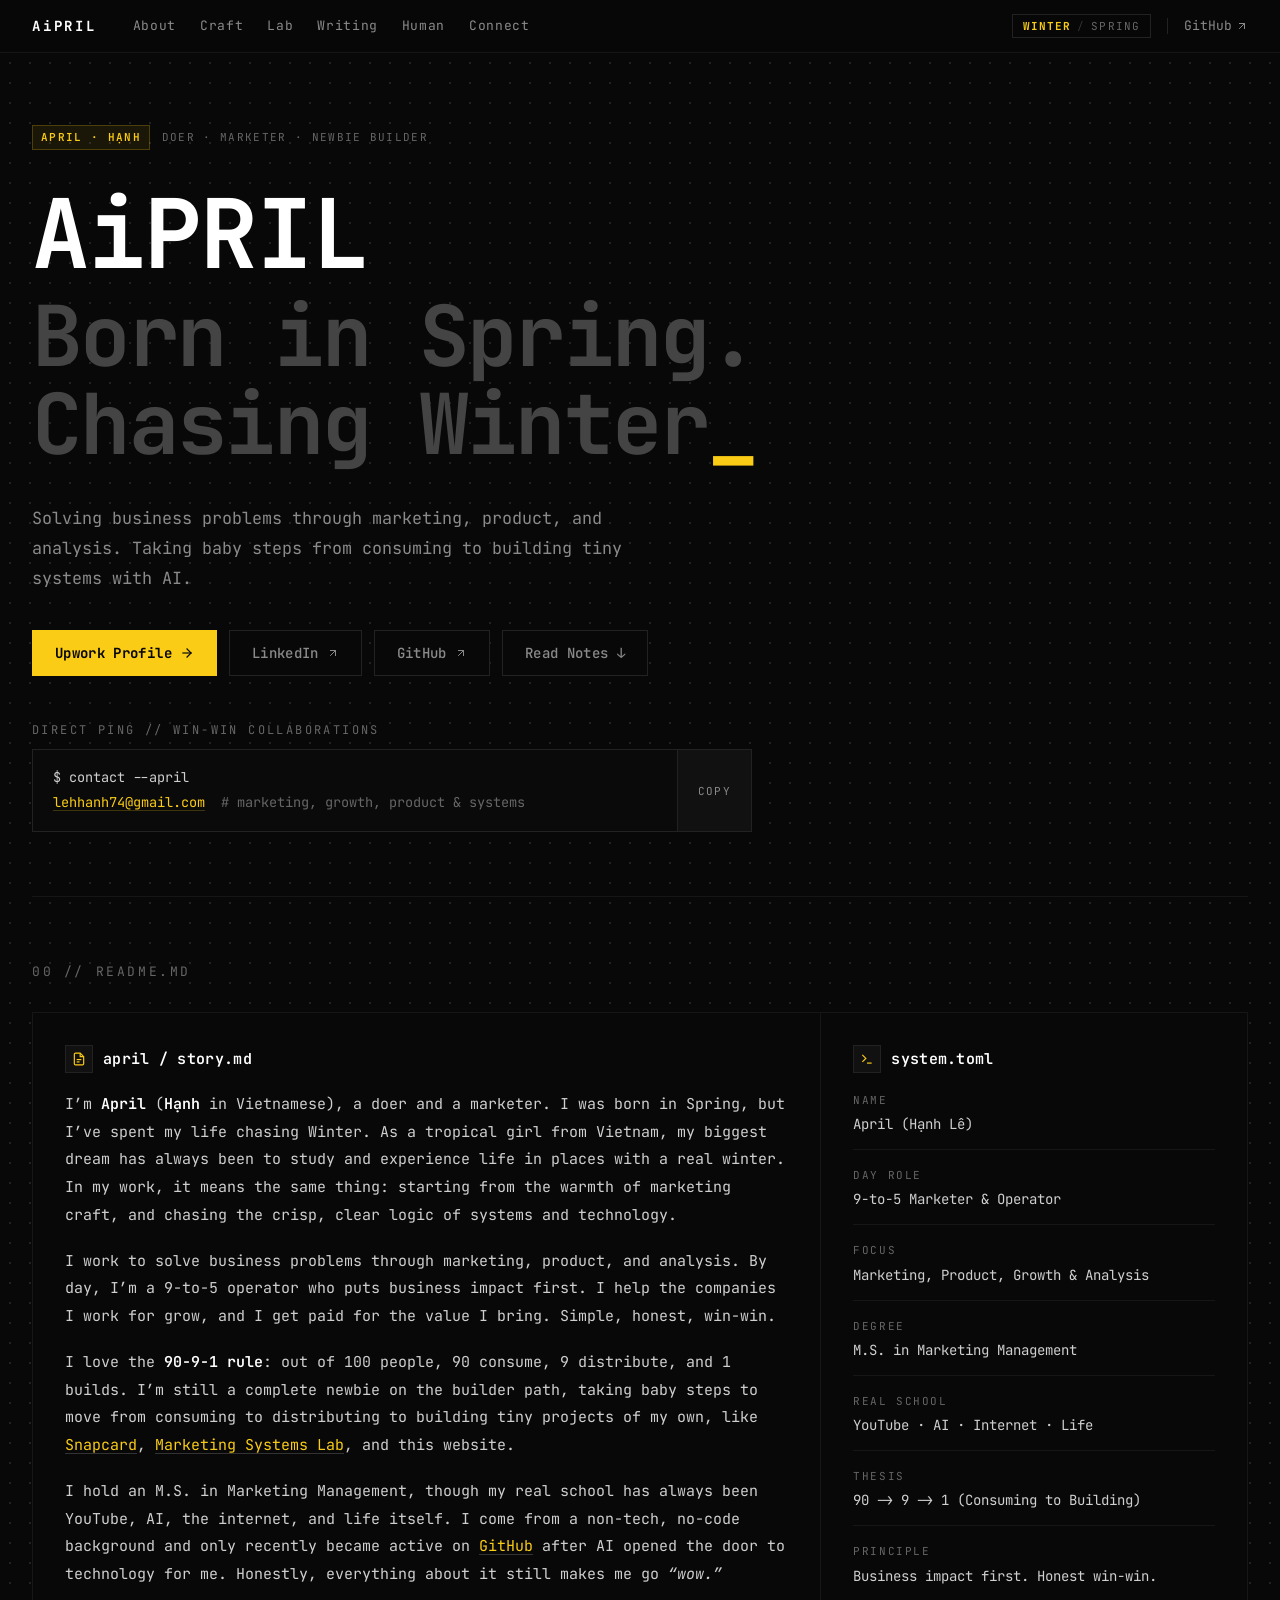
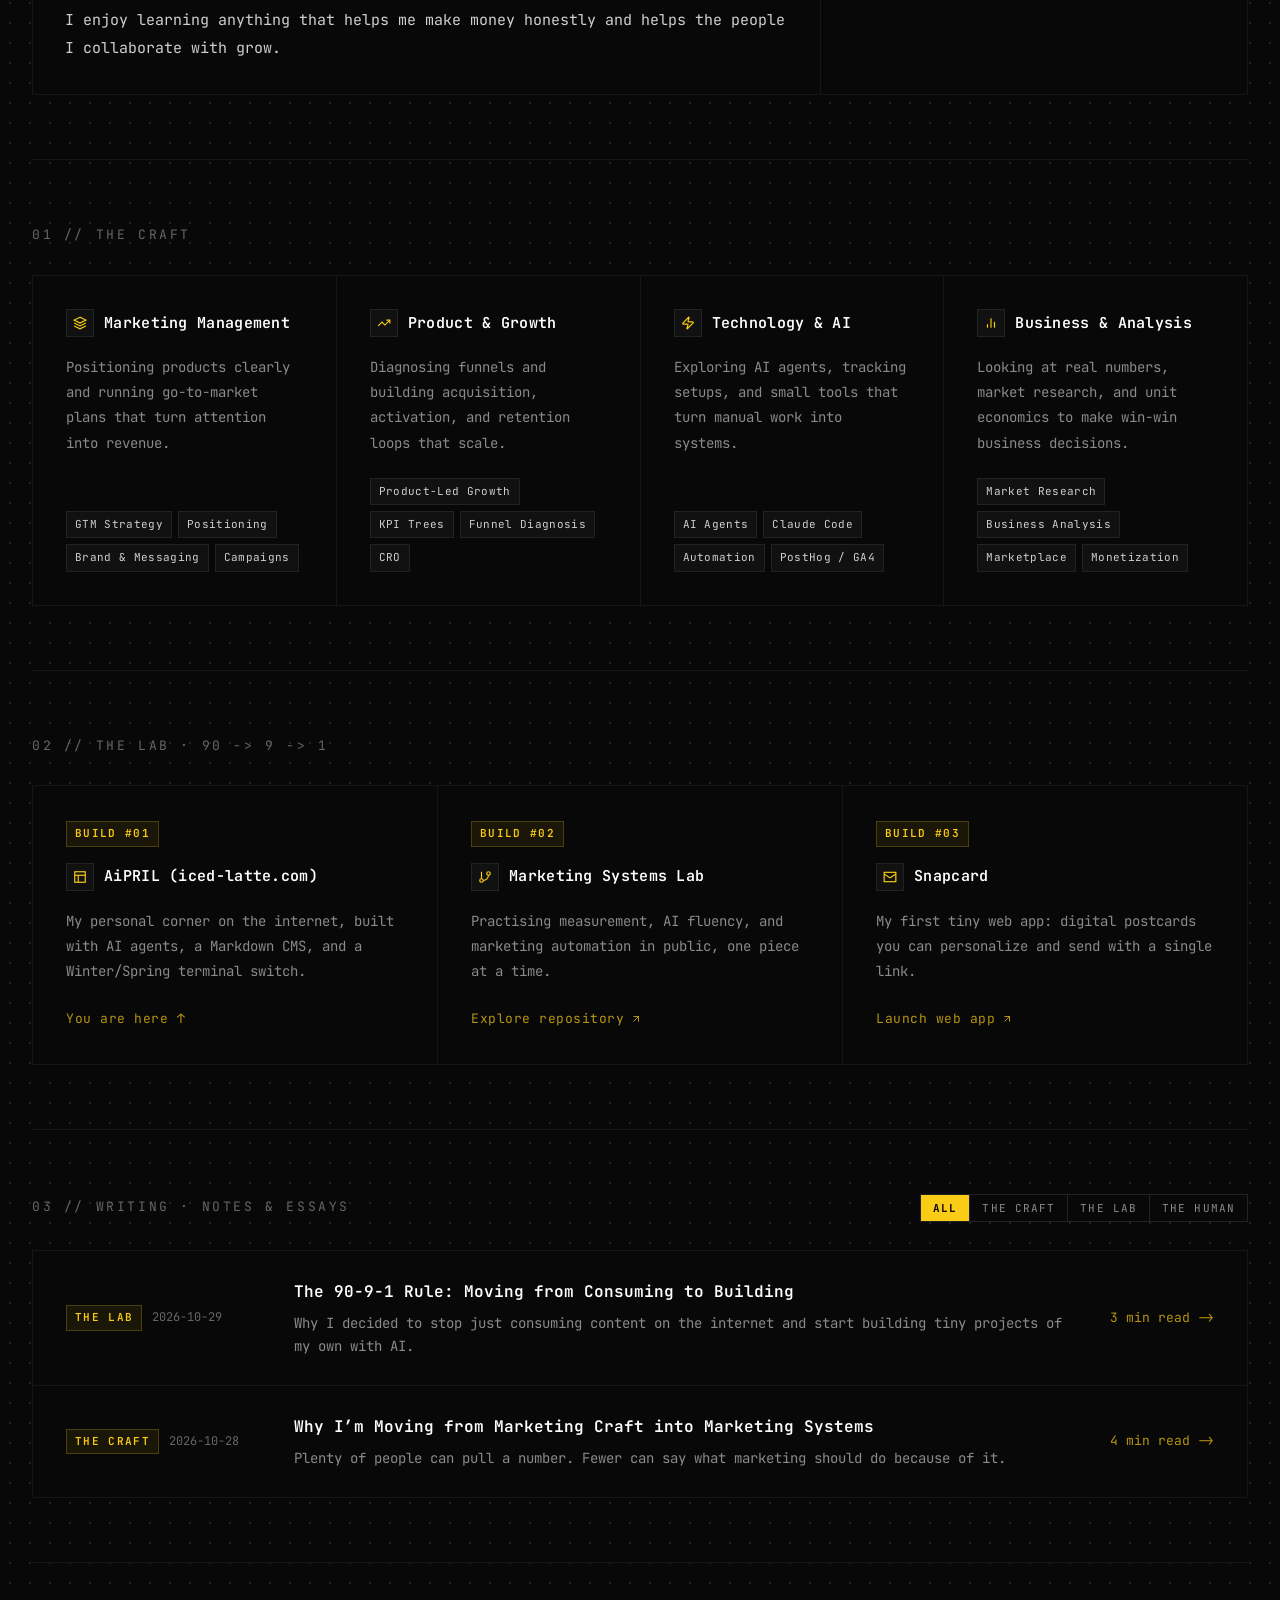
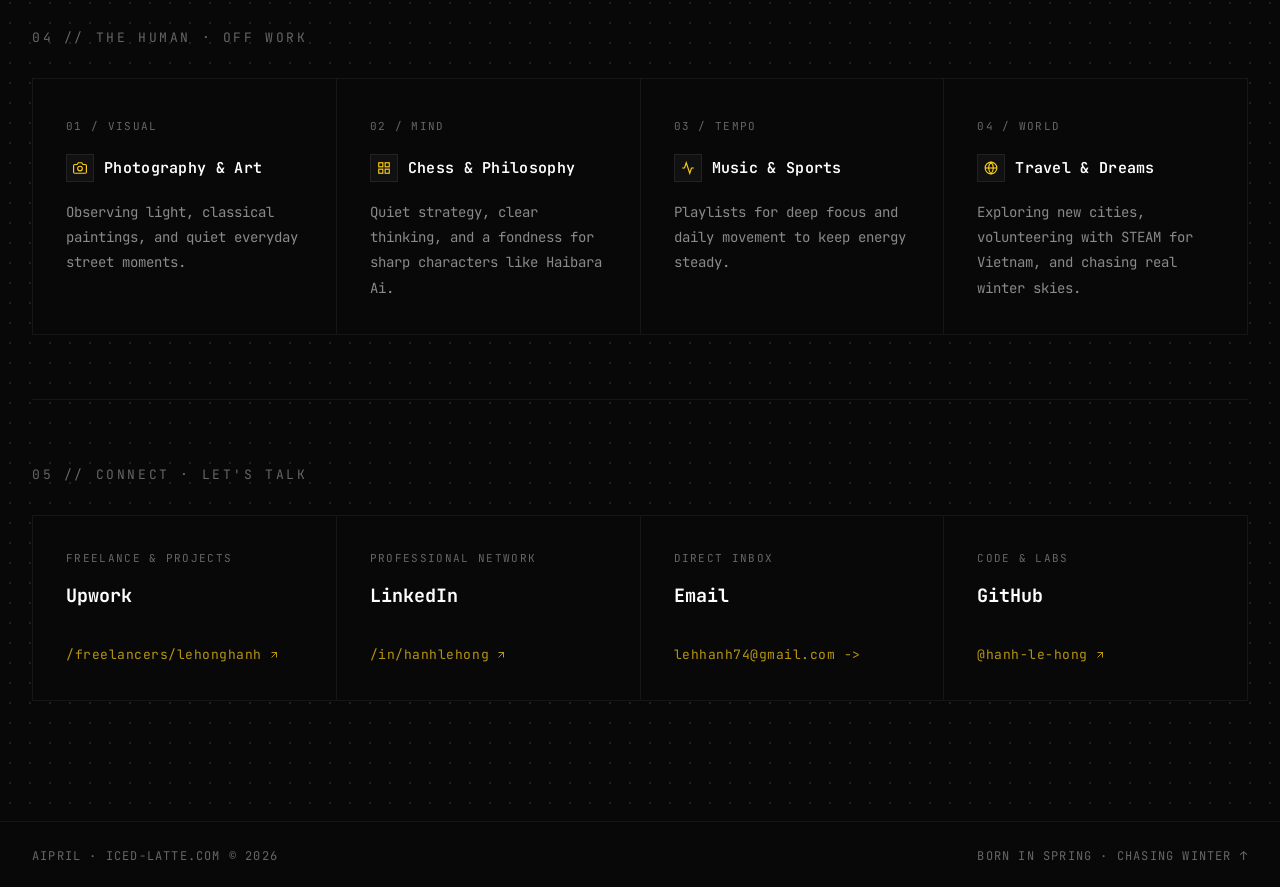
==== commit dfa9a5ee: "chore(domain): configure custom domain iced-latte.com (CNAME, canonical SEO, sitemap & robots.txt)" ====
--- a/index.html
+++ b/index.html
@@ -6,9 +6,11 @@
   <title>AiPRIL | Born in Spring. Chasing Winter.</title>
   <meta name="description" content="I'm April (Hạnh in Vietnamese), a doer and a marketer. Born in Spring, chasing Winter: moving from marketing craft into systems, logic, and technology." />
   <meta name="author" content="April (AiPRIL)" />
+  <link rel="canonical" href="https://iced-latte.com/" />
   <meta property="og:title" content="AiPRIL | Born in Spring. Chasing Winter." />
   <meta property="og:description" content="Doer, marketer, and newbie builder solving business problems through marketing, product, and analysis." />
-  <meta property="og:url" content="https://hanh-le-hong.github.io/" />
+  <meta property="og:url" content="https://iced-latte.com/" />
+  <meta property="og:site_name" content="AiPRIL" />
   <meta property="og:type" content="website" />
 
   <link rel="icon" type="image/svg+xml" href="favicon.svg" />
@@ -26,7 +28,7 @@
     "name": "April",
     "alternateName": ["AiPRIL", "Hanh", "Hanh Le", "Le Hong Hanh"],
     "jobTitle": "Marketer & Builder",
-    "url": "https://hanh-le-hong.github.io/",
+    "url": "https://iced-latte.com/",
     "sameAs": [
       "https://www.upwork.com/freelancers/lehonghanh",
       "https://www.linkedin.com/in/hanhlehong/",
@@ -365,7 +367,7 @@
                     <line x1="9" y1="21" x2="9" y2="9" />
                   </svg>
                 </div>
-                <h3 class="card-title">AiPRIL Website</h3>
+                <h3 class="card-title">AiPRIL (iced-latte.com)</h3>
               </div>
               <p class="card-desc">
                 My personal corner on the internet, built with AI agents, a Markdown CMS, and a Winter/Spring terminal switch.
@@ -621,7 +623,7 @@
     <!-- Footer -->
     <footer class="footer">
       <div class="footer-inner">
-        <span class="footer-text">AiPRIL · APRIL (HẠNH) © 2026</span>
+        <span class="footer-text">AiPRIL · ICED-LATTE.COM © 2026</span>
         <a href="#top" class="footer-text footer-top-link">BORN IN SPRING · CHASING WINTER ↑</a>
       </div>
     </footer>
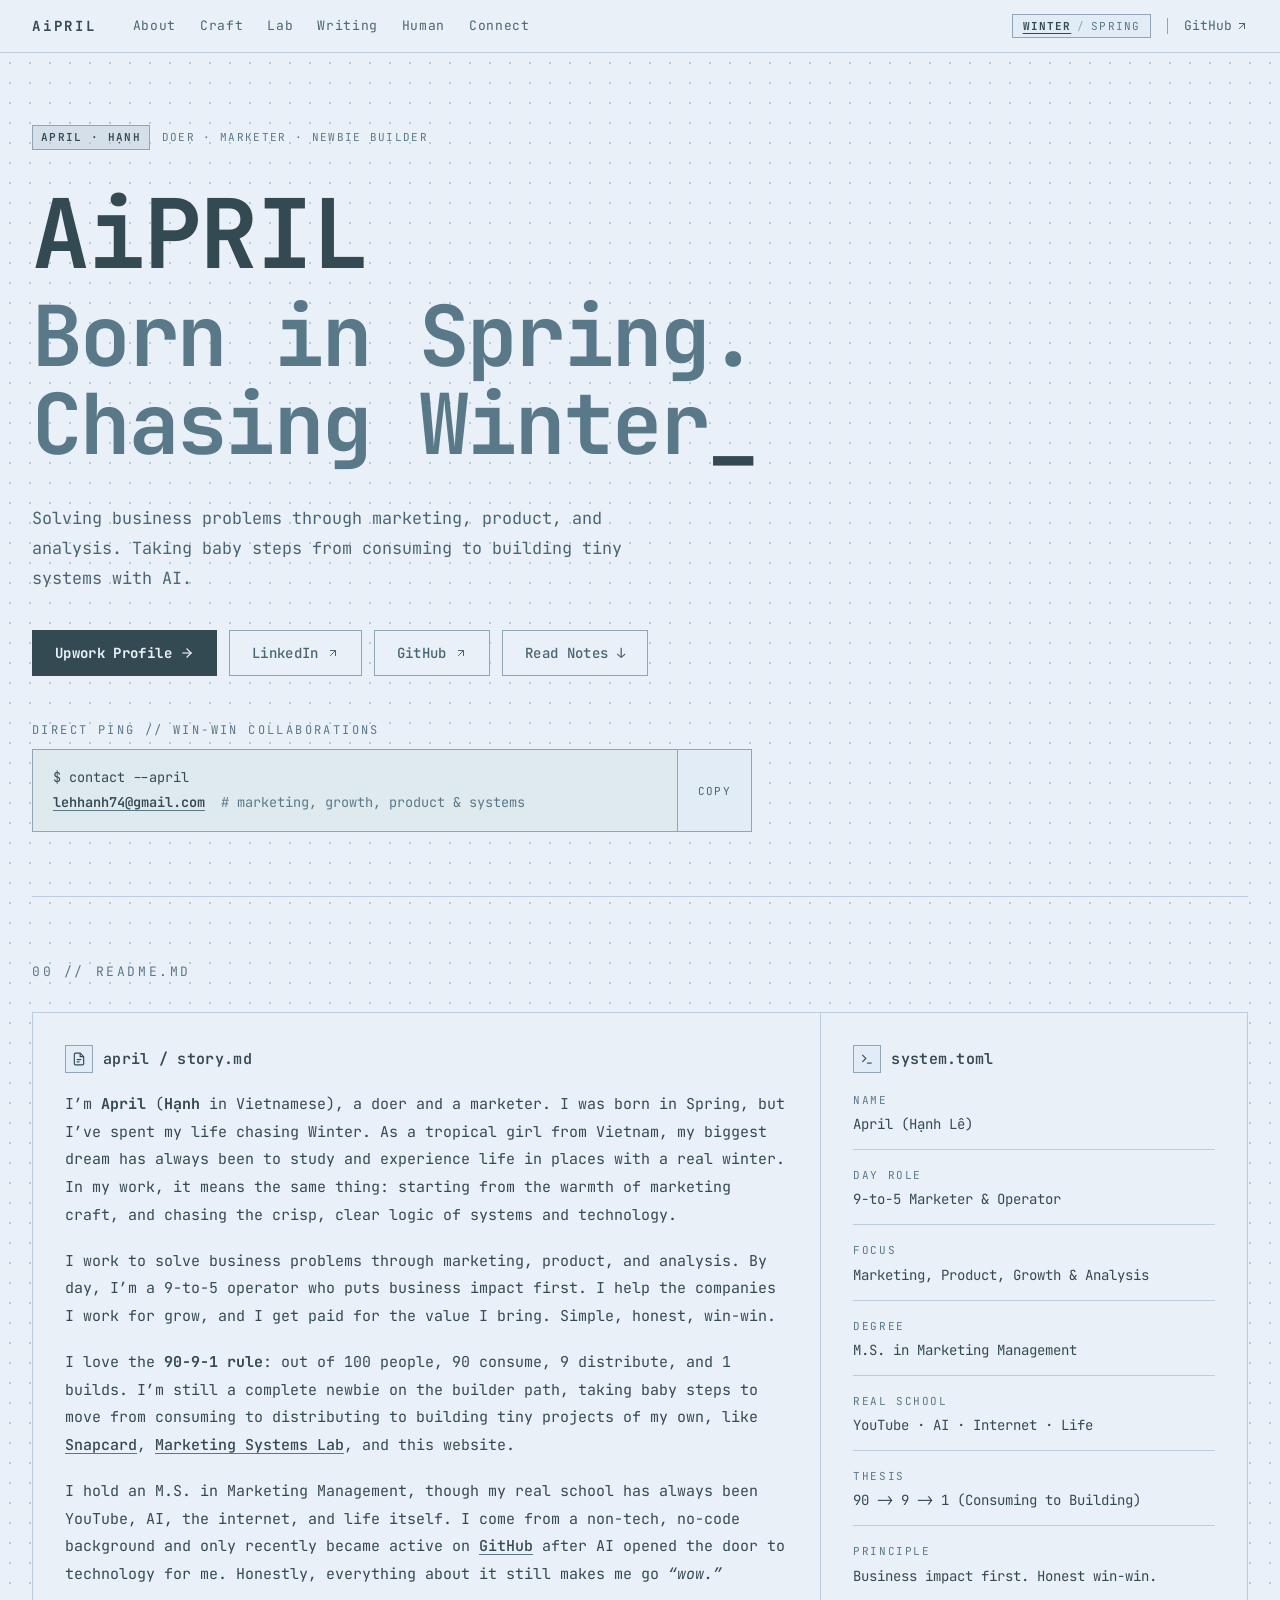
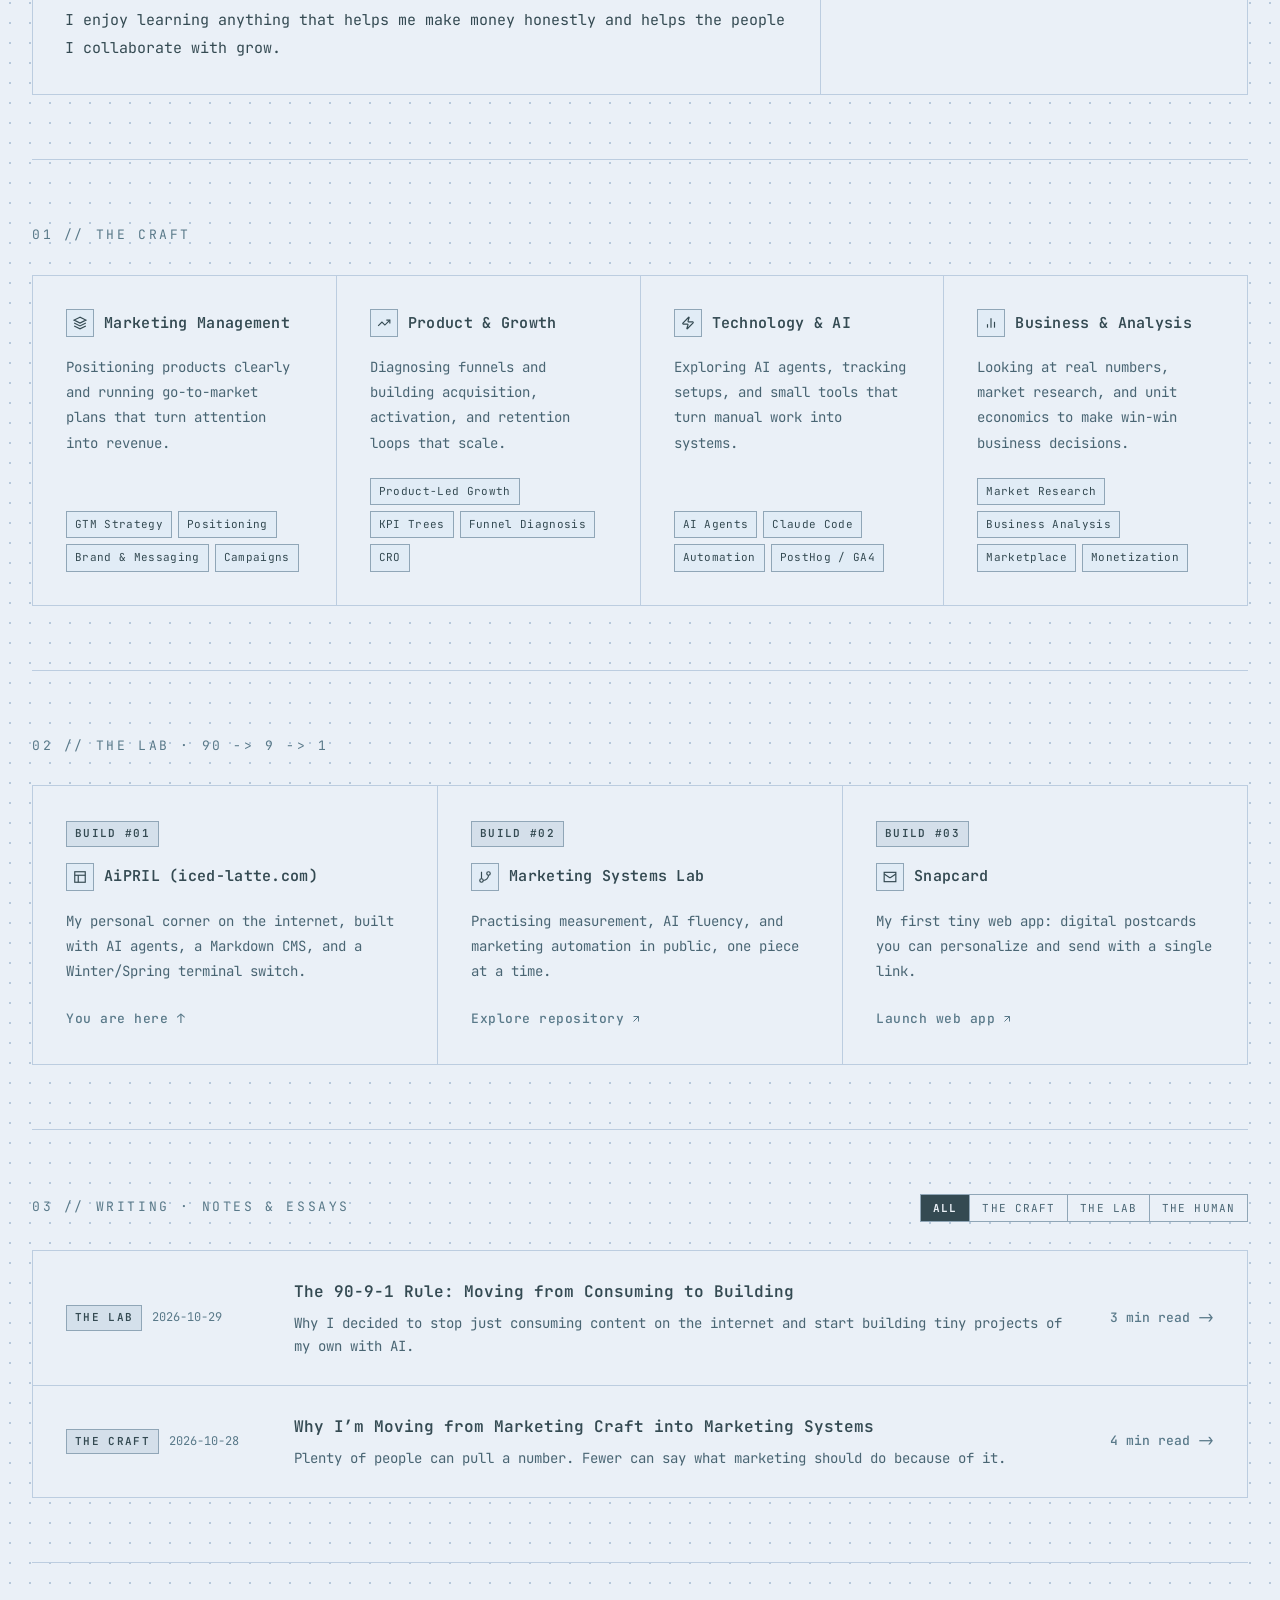
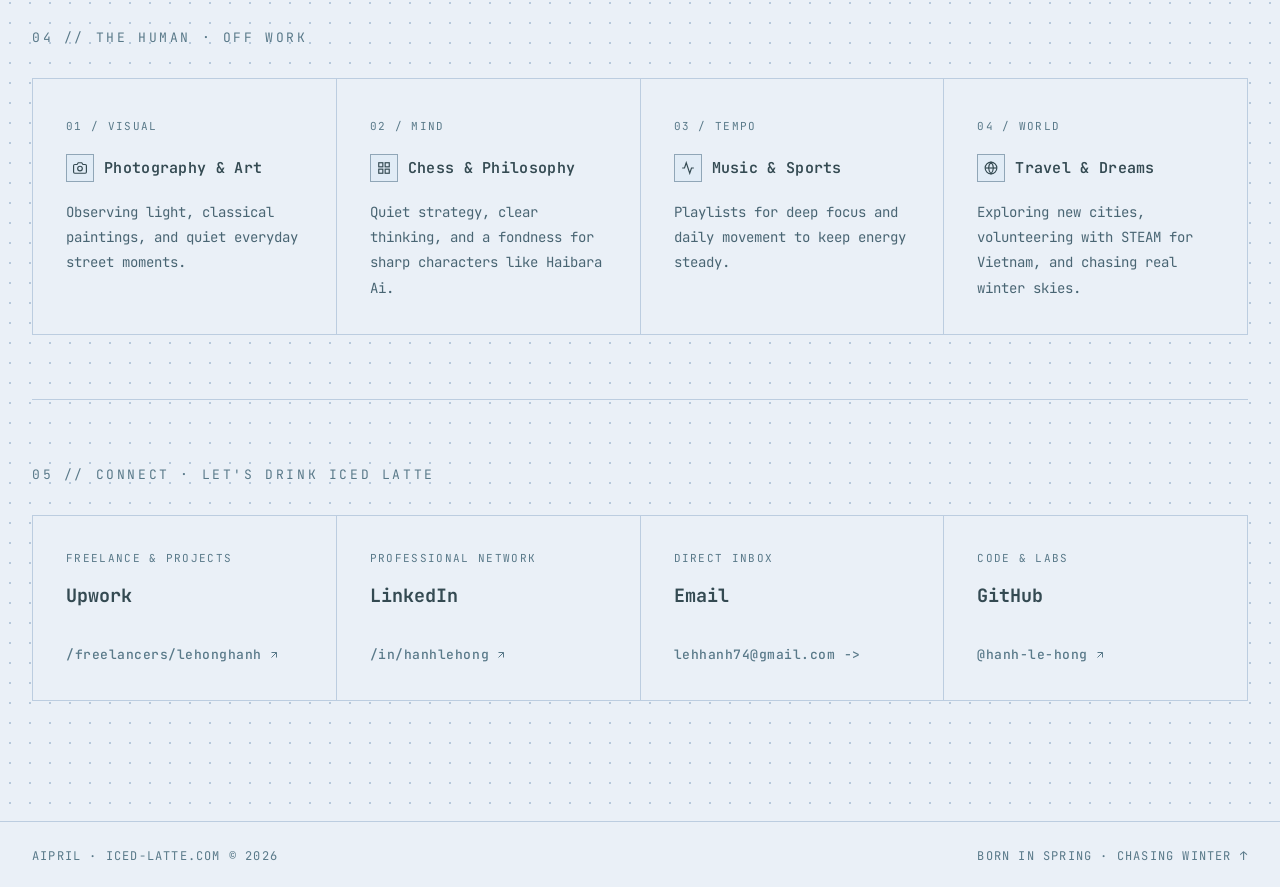
==== commit 9b879866: "Rename Connect label to Let's Drink Iced Latte Co-Authored-By: Claude Fable 5.1 <noreply@anthropic.c" ====
--- a/index.html
+++ b/index.html
@@ -551,7 +551,7 @@
 
         <!-- 05 // CONNECT -->
         <section id="connect" class="section-block">
-          <p class="section-label">05 // Connect · Let's Talk</p>
+          <p class="section-label">05 // Connect · Let's Drink Iced Latte</p>
 
           <div class="cards-grid cols-4">
             <a
--- a/styles.css
+++ b/styles.css
@@ -1,70 +1,79 @@
 /* ==========================================================================
    AiPRIL -- Noodle-Inspired Terminal-Editorial Design System
-   100% JetBrains Mono, 20px dot-grid, 1px hairline matrices, sharp corners,
-   Winter (Near-Black + Cyber Yellow) / Spring (Drafting Paper + Amber/Yellow)
+   100% JetBrains Mono, 20px dot-grid, 1px hairline matrices, sharp corners.
+   WINTER (Snowy Frost): #EAF0F7 · #B6C8DA · #90A6B7 · #597989 · #344A52
+   SPRING (Warm Blossom): #678215 · #FCD4BE · #F8F8EF · #FFE8DE · #FD832B · #FEC62D
    ========================================================================== */
 
 :root,
 [data-theme="winter"] {
-  color-scheme: dark;
-  --bg: #080808;
-  --bg-depth: #0a0a0a;
-  --surface: #111111;
-  --surface-hover: #151515;
-  --grid-line: #161616;
-  --dot-color: #222222;
-  --border: #222222;
-  --border-strong: #333333;
-
-  --text: #ffffff;
-  --text-body: #cfcfcf;
-  --text-muted: #8a8a8a;
-  --text-dim: #666666;
-  --hero-sub: #444444;
-
-  --accent: #facc15;
-  --accent-hover: #fde047;
-  --accent-text: #facc15;
-  --accent-link: rgba(250, 204, 21, 0.72);
-  --accent-bg: rgba(250, 204, 21, 0.08);
-  --accent-border: rgba(250, 204, 21, 0.22);
-  --accent-glow: rgba(250, 204, 21, 0.045);
-
-  --btn-primary-bg: #facc15;
-  --btn-primary-fg: #080808;
-  --header-bg: rgba(8, 8, 8, 0.94);
+  color-scheme: light;
+  --bg: #EAF0F7;
+  --bg-depth: #DFEAEE;
+  --surface: #E1ECF6;
+  --surface-hover: #D4E2F0;
+  --grid-line: #BCCDE0;
+  --dot-color: #B6C8DA;
+  --border: #90A6B7;
+  --border-strong: #597989;
+
+  --text: #344A52;
+  --text-body: #344A52;
+  --text-muted: #496573;
+  --text-dim: #597989;
+  --hero-sub: #597989;
+
+  --accent: #344A52;
+  --accent-hover: #597989;
+  --accent-text: #344A52;
+  --accent-link: #597989;
+  --accent-bg: rgba(182, 200, 218, 0.42);
+  --accent-border: #90A6B7;
+  --accent-glow: rgba(182, 200, 218, 0.42);
+  --cursor-color: #344A52;
+
+  --selection-bg: #B6C8DA;
+  --selection-fg: #344A52;
+
+  --btn-primary-bg: #344A52;
+  --btn-primary-fg: #EAF0F7;
+  --header-bg: rgba(234, 240, 247, 0.92);
 
   --font-mono: "JetBrains Mono", ui-monospace, SFMono-Regular, Menlo, Monaco, Consolas, monospace;
 }
 
 [data-theme="spring"] {
   color-scheme: light;
-  --bg: #fafafa;
-  --bg-depth: #f2f2ef;
-  --surface: #ffffff;
-  --surface-hover: #f5f5f2;
-  --grid-line: #e2e2de;
-  --dot-color: #d6d6d0;
-  --border: #dcdcd6;
-  --border-strong: #b8b8b0;
-
-  --text: #0a0a0a;
-  --text-body: #262626;
-  --text-muted: #595959;
-  --text-dim: #707070;
-  --hero-sub: #a1a19a;
-
-  --accent: #facc15;
-  --accent-hover: #eab308;
-  --accent-text: #8f5d00;
-  --accent-link: #8f5d00;
-  --accent-bg: rgba(250, 204, 21, 0.2);
-  --accent-border: rgba(143, 93, 0, 0.3);
-  --accent-glow: rgba(250, 204, 21, 0.11);
-
-  --btn-primary-bg: #facc15;
-  --btn-primary-fg: #0a0a0a;
-  --header-bg: rgba(250, 250, 250, 0.94);
+  --bg: #F8F8EF;
+  --bg-depth: #FFE8DE;
+  --surface: #FFE8DE;
+  --surface-hover: #FCD4BE;
+  --grid-line: #F0C0A6;
+  --dot-color: #FCD4BE;
+  --border: #EBB89C;
+  --border-strong: #FD832B;
+
+  --text: #222A14;
+  --text-body: #313B1E;
+  --text-muted: #55613F;
+  --text-dim: #678215;
+  --hero-sub: #678215;
+
+  --accent: #FD832B;
+  --accent-hover: #FEC62D;
+  --accent-text: #587011;
+  --accent-link: #587011;
+  --accent-bg: #FFE8DE;
+  --accent-border: #FCD4BE;
+  --accent-glow: rgba(254, 198, 45, 0.18);
+  --cursor-color: #FD832B;
+
+  --selection-bg: #FEC62D;
+  --selection-fg: #222A14;
+
+  --btn-primary-bg: #FD832B;
+  --btn-primary-fg: #222A14;
+  --header-bg: rgba(248, 248, 239, 0.92);
 }
 
 /* ==========================================================================
@@ -92,11 +101,12 @@
   line-height: 1.75;
   -webkit-font-smoothing: antialiased;
   -moz-osx-font-smoothing: grayscale;
+  transition: background-color 0.25s ease, color 0.25s ease;
 }
 
 ::selection {
-  background: var(--accent);
-  color: #080808;
+  background: var(--selection-bg);
+  color: var(--selection-fg);
 }
 
 ::-webkit-scrollbar {
@@ -113,7 +123,7 @@
 }
 
 ::-webkit-scrollbar-thumb:hover {
-  background: var(--text-muted);
+  background: var(--border-strong);
 }
 
 a {
@@ -137,7 +147,7 @@
 }
 
 :focus-visible {
-  outline: 2px solid var(--accent);
+  outline: 2px solid var(--cursor-color);
   outline-offset: 2px;
 }
 
@@ -194,7 +204,7 @@
 }
 
 .brand:hover {
-  color: var(--accent-text);
+  color: var(--border-strong);
 }
 
 .header-nav {
@@ -236,7 +246,7 @@
 
 .season-switch {
   appearance: none;
-  background: transparent;
+  background: var(--surface);
   border: 1px solid var(--border);
   padding: 4px 10px;
   font-family: var(--font-mono);
@@ -247,7 +257,7 @@
   display: inline-flex;
   align-items: center;
   gap: 6px;
-  transition: border-color 0.2s, color 0.2s;
+  transition: border-color 0.2s, color 0.2s, background 0.2s;
 }
 
 .season-switch:hover {
@@ -255,13 +265,21 @@
 }
 
 .season-sep {
-  color: var(--border-strong);
-}
-
-[data-theme="winter"] .season-opt[data-season="winter"],
+  color: var(--border);
+}
+
+[data-theme="winter"] .season-opt[data-season="winter"] {
+  color: #344A52;
+  font-weight: 700;
+  text-decoration: underline;
+  text-underline-offset: 3px;
+}
+
 [data-theme="spring"] .season-opt[data-season="spring"] {
-  color: var(--accent-text);
+  color: #FD832B;
   font-weight: 700;
+  text-decoration: underline;
+  text-underline-offset: 3px;
 }
 
 .external-top-link {
@@ -407,7 +425,7 @@
 .cursor::after {
   content: "_";
   animation: blink 1.2s step-end infinite;
-  color: var(--accent);
+  color: var(--cursor-color);
   font-weight: 700;
 }
 
@@ -471,6 +489,7 @@
 .btn-ghost:hover {
   border-color: var(--border-strong);
   color: var(--text);
+  background: var(--surface);
 }
 
 .btn-sm {
@@ -518,8 +537,9 @@
 
 .quickstart-url {
   color: var(--accent-text);
+  font-weight: 600;
   text-decoration: underline;
-  text-decoration-color: var(--accent-border);
+  text-decoration-color: var(--border-strong);
   text-underline-offset: 3px;
   transition: text-decoration-color 0.2s;
 }
@@ -553,7 +573,7 @@
 }
 
 .quickstart-copy.is-copied {
-  color: var(--accent-text);
+  color: var(--cursor-color);
   font-weight: 700;
 }
 
@@ -592,11 +612,12 @@
 
 .story-prose strong {
   color: var(--text);
-  font-weight: 600;
+  font-weight: 700;
 }
 
 .story-prose a {
   color: var(--accent-text);
+  font-weight: 500;
   text-decoration: underline;
   text-decoration-color: var(--border-strong);
   text-underline-offset: 3px;
@@ -604,7 +625,7 @@
 }
 
 .story-prose a:hover {
-  text-decoration-color: var(--accent-text);
+  text-decoration-color: var(--cursor-color);
 }
 
 .spec-list {
@@ -718,7 +739,7 @@
   display: flex;
   align-items: center;
   justify-content: center;
-  color: var(--accent-text);
+  color: var(--cursor-color);
   flex-shrink: 0;
 }
 
@@ -765,6 +786,7 @@
   padding-top: 24px;
   font-size: 0.8125rem;
   color: var(--accent-link);
+  font-weight: 500;
   text-decoration: none;
   letter-spacing: 0.04em;
   position: relative;
@@ -774,7 +796,7 @@
 
 .feature-card:hover .card-link,
 .card-link:hover {
-  color: var(--accent-text);
+  color: var(--cursor-color);
 }
 
 .connect-card {
@@ -838,8 +860,8 @@
 }
 
 .filter-chip.active {
-  background: var(--accent);
-  color: #080808;
+  background: var(--btn-primary-bg);
+  color: var(--btn-primary-fg);
   font-weight: 700;
 }
 
@@ -936,6 +958,7 @@
 .post-row-right {
   font-size: 0.8125rem;
   color: var(--accent-link);
+  font-weight: 500;
   white-space: nowrap;
   position: relative;
   z-index: 1;
@@ -943,7 +966,7 @@
 }
 
 .post-row:hover .post-row-right {
-  color: var(--accent-text);
+  color: var(--cursor-color);
 }
 
 .empty-feed {
@@ -986,7 +1009,7 @@
 }
 
 .footer-top-link:hover {
-  color: var(--accent-text);
+  color: var(--cursor-color);
 }
 
 /* ==========================================================================
@@ -1082,11 +1105,12 @@
 
 .article-prose strong {
   color: var(--text);
-  font-weight: 600;
+  font-weight: 700;
 }
 
 .article-prose a {
   color: var(--accent-text);
+  font-weight: 500;
   text-decoration: underline;
   text-decoration-color: var(--border-strong);
   text-underline-offset: 3px;
@@ -1094,7 +1118,7 @@
 }
 
 .article-prose a:hover {
-  text-decoration-color: var(--accent-text);
+  text-decoration-color: var(--cursor-color);
 }
 
 .article-prose :not(pre) > code {
@@ -1120,7 +1144,7 @@
   margin: 0 0 24px;
   padding: 14px 18px;
   border: 1px solid var(--border);
-  border-left: 2px solid var(--accent);
+  border-left: 2px solid var(--cursor-color);
   background: var(--accent-bg);
   color: var(--text-body);
 }
@@ -1201,7 +1225,7 @@
 }
 
 .studio-post-item:hover {
-  border-color: var(--accent);
+  border-color: var(--border-strong);
 }
 
 .studio-post-item-title {
@@ -1257,8 +1281,8 @@
 .studio-field input:focus,
 .studio-field select:focus,
 .studio-field textarea:focus {
-  outline: 1px solid var(--accent);
-  border-color: var(--accent);
+  outline: 1px solid var(--cursor-color);
+  border-color: var(--cursor-color);
 }
 
 .editor-toolbar {
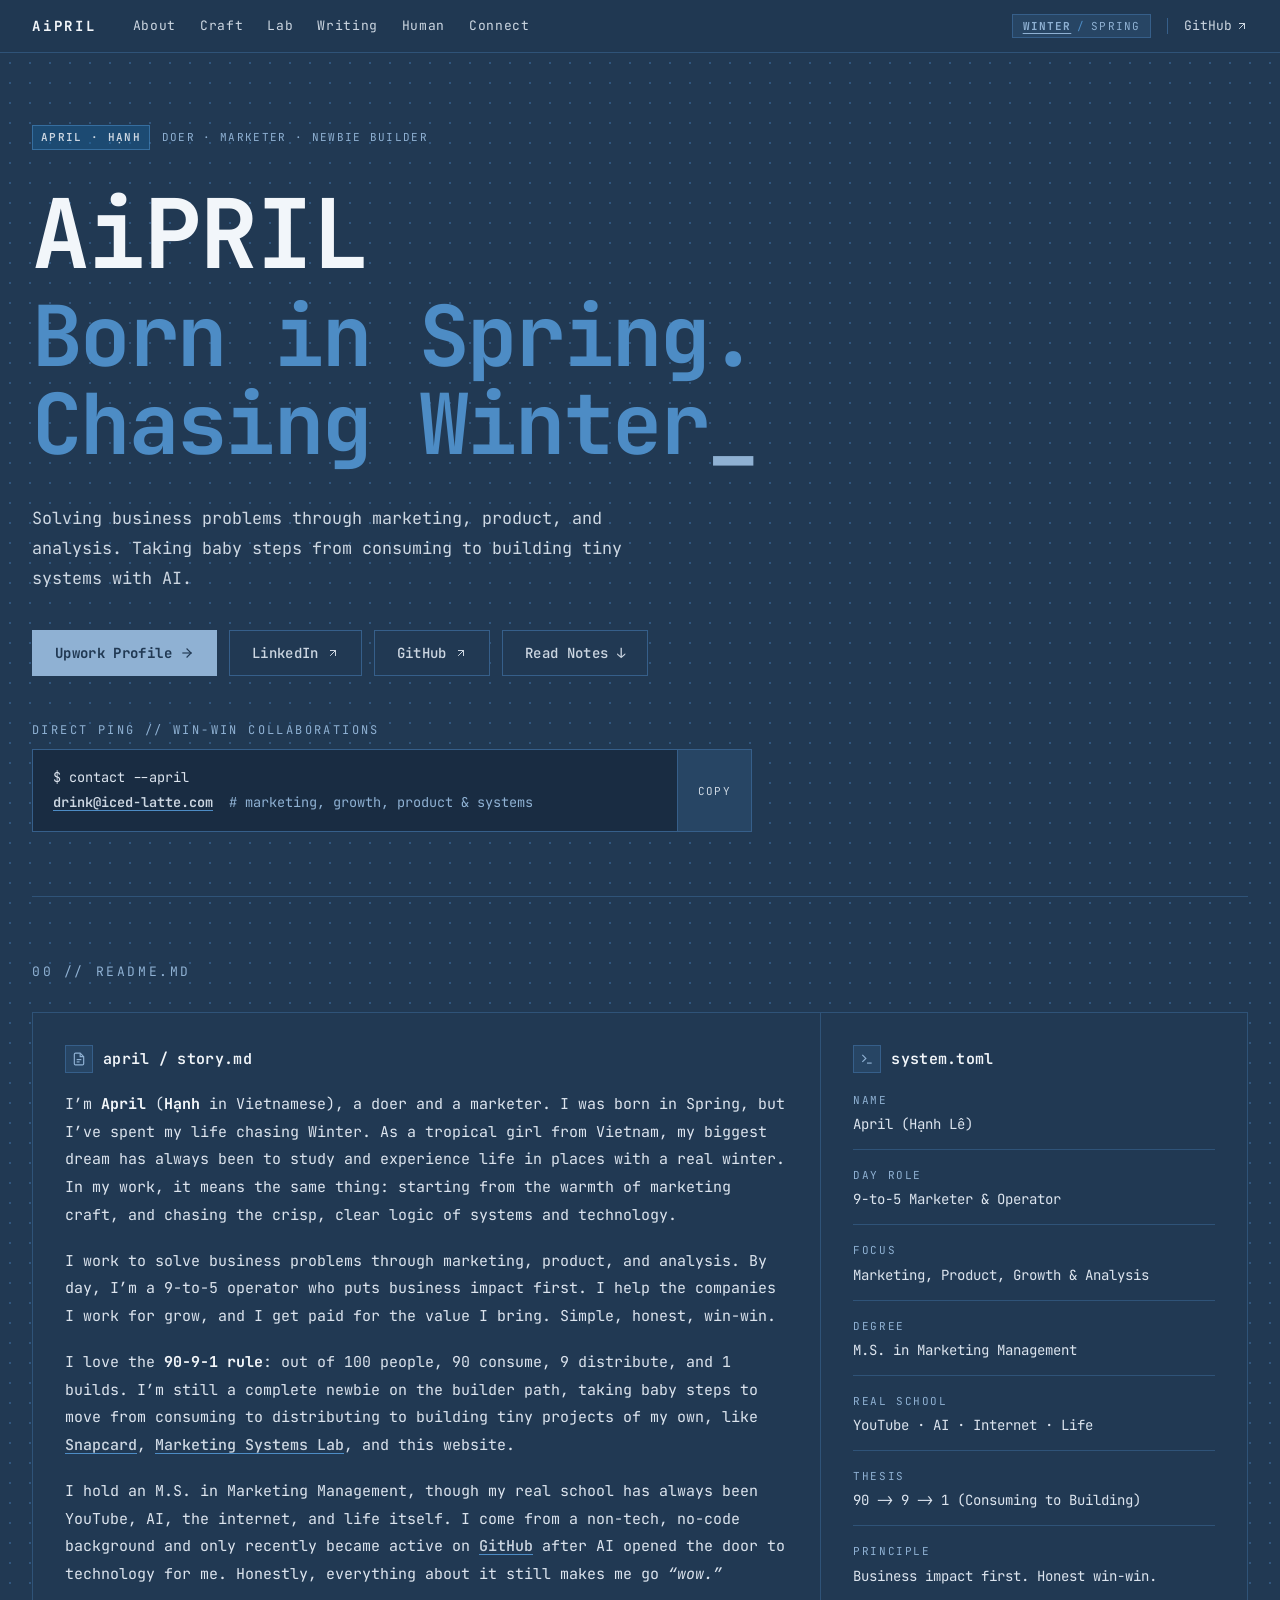
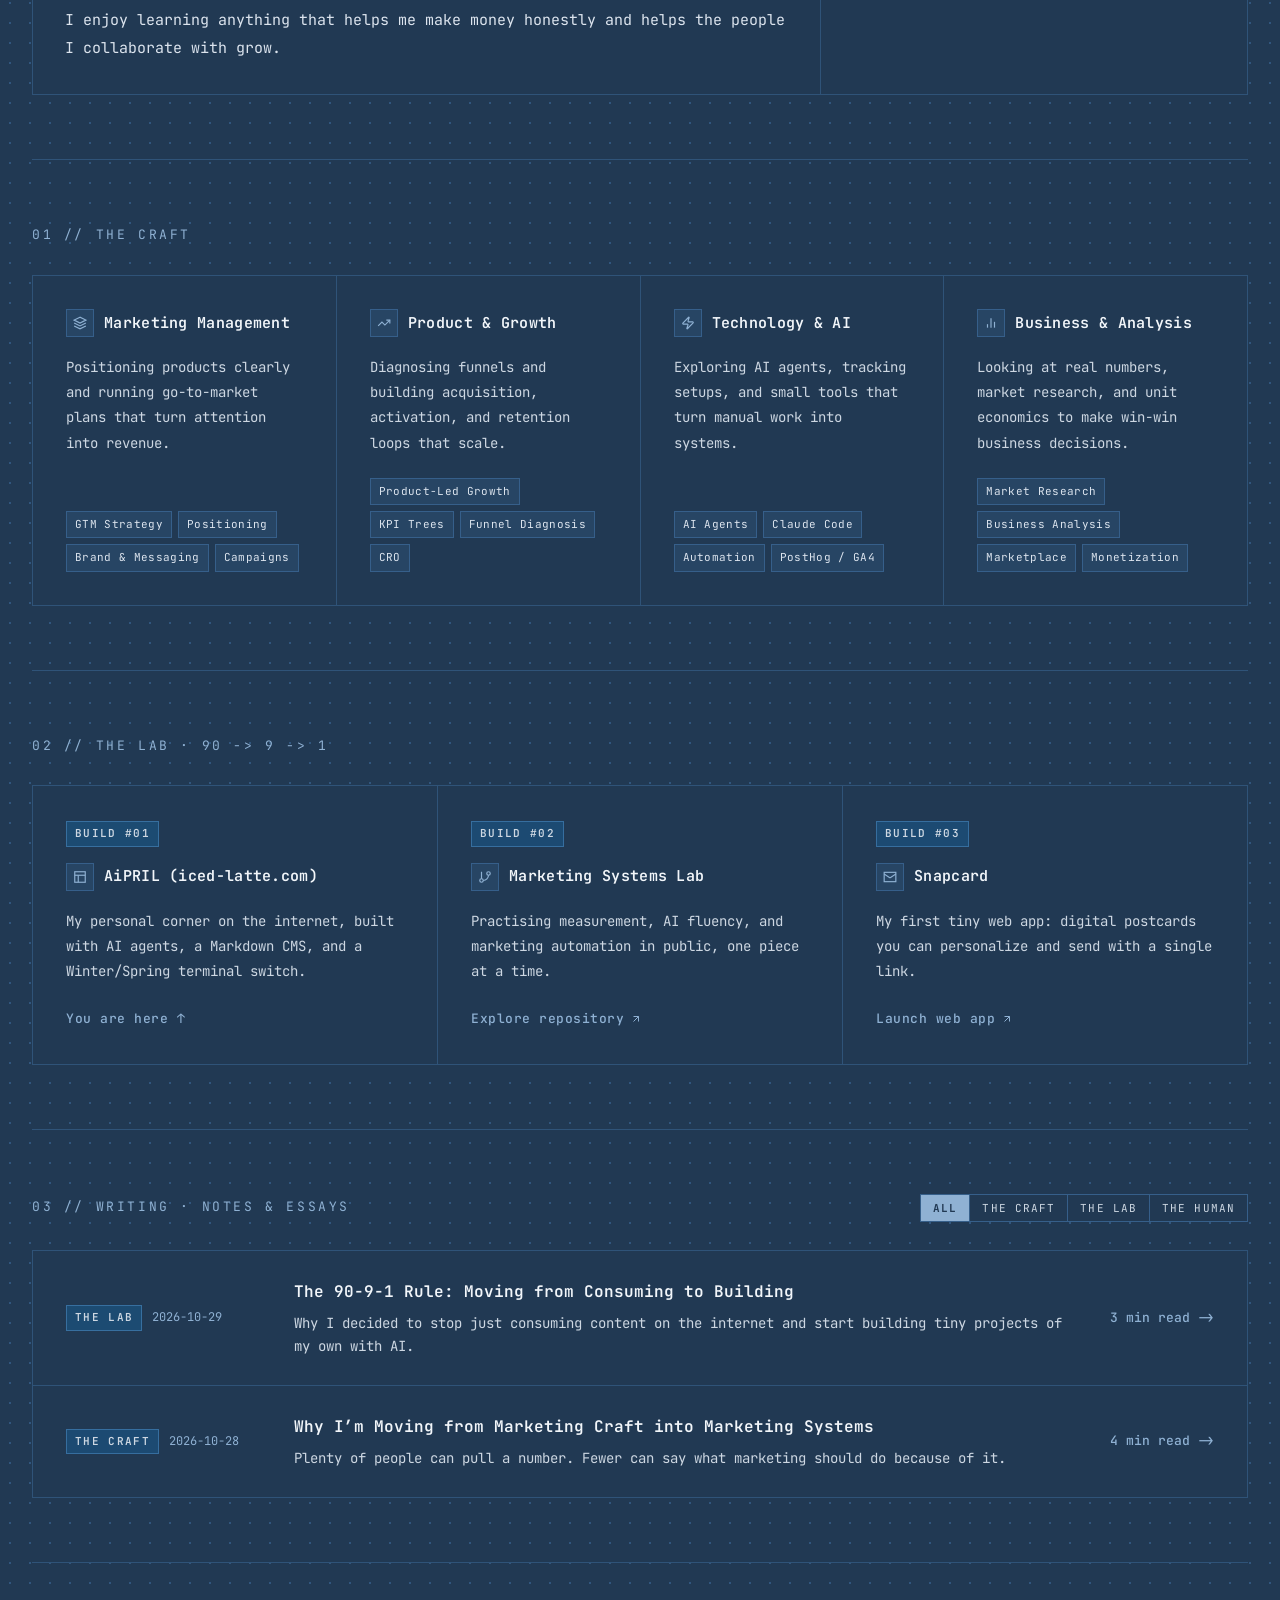
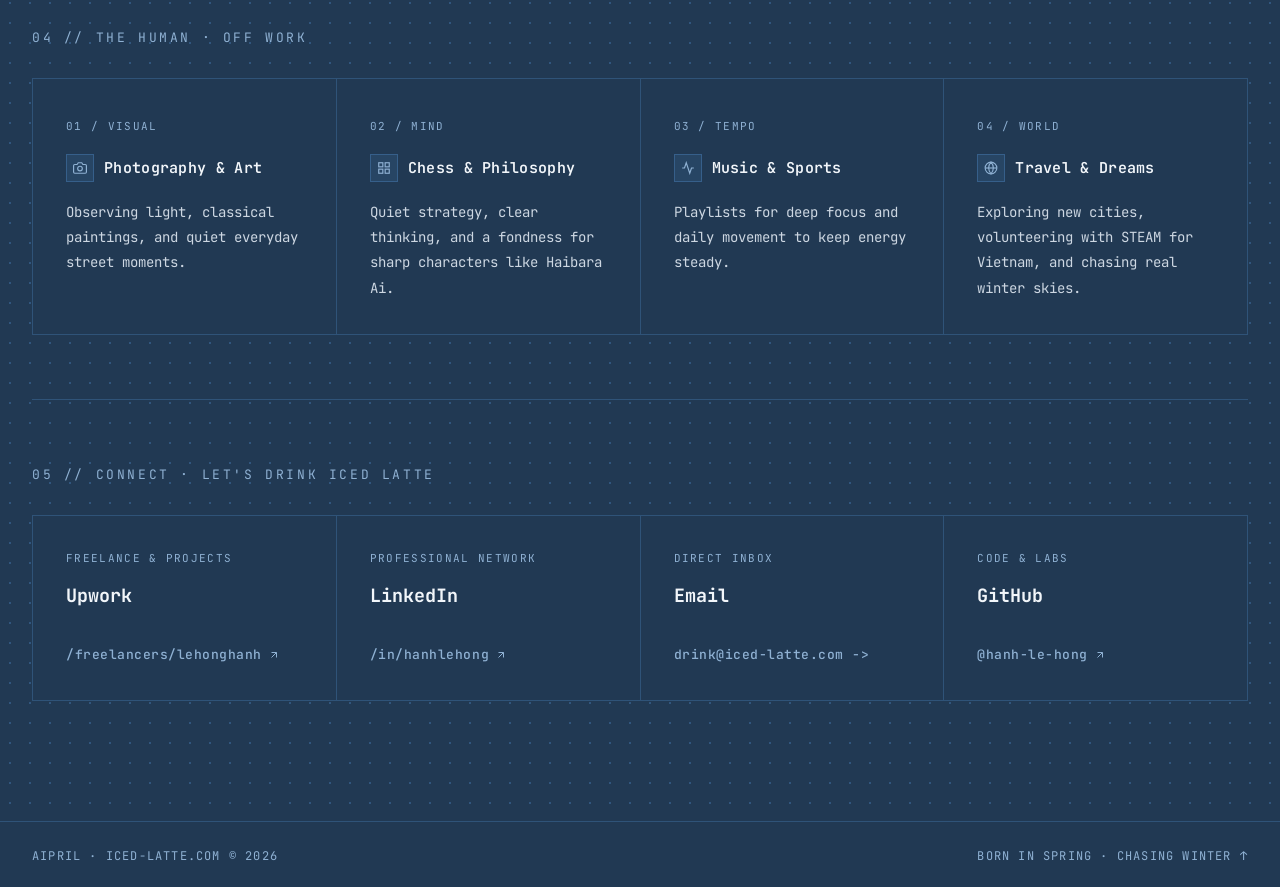
==== commit 6c5c7468: "chore: update contact email to drink@iced-latte.com" ====
--- a/index.html
+++ b/index.html
@@ -29,6 +29,7 @@
     "alternateName": ["AiPRIL", "Hanh", "Hanh Le", "Le Hong Hanh"],
     "jobTitle": "Marketer & Builder",
     "url": "https://iced-latte.com/",
+    "email": "drink@iced-latte.com",
     "sameAs": [
       "https://www.upwork.com/freelancers/lehonghanh",
       "https://www.linkedin.com/in/hanhlehong/",
@@ -158,8 +159,8 @@
             <p class="quickstart-label">Direct Ping // Win-Win Collaborations</p>
             <div class="quickstart-block">
               <pre class="quickstart-pre"><code>$ contact --april
-<a href="mailto:lehhanh74@gmail.com" class="quickstart-url">lehhanh74@gmail.com</a>  <span class="code-comment"># marketing, growth, product &amp; systems</span></code></pre>
-              <button id="copy-email-btn" class="quickstart-copy" type="button" data-copy="lehhanh74@gmail.com">
+<a href="mailto:drink@iced-latte.com" class="quickstart-url">drink@iced-latte.com</a>  <span class="code-comment"># marketing, growth, product &amp; systems</span></code></pre>
+              <button id="copy-email-btn" class="quickstart-copy" type="button" data-copy="drink@iced-latte.com">
                 Copy
               </button>
             </div>
@@ -589,13 +590,13 @@
             </a>
 
             <a
-              href="mailto:lehhanh74@gmail.com"
+              href="mailto:drink@iced-latte.com"
               class="feature-card connect-card"
             >
               <span class="badge-label">DIRECT INBOX</span>
               <h3 class="connect-title">Email</h3>
               <span class="card-link">
-                lehhanh74@gmail.com -&gt;
+                drink@iced-latte.com -&gt;
               </span>
             </a>
 
--- a/styles.css
+++ b/styles.css
@@ -1,43 +1,43 @@
 /* ==========================================================================
    AiPRIL -- Noodle-Inspired Terminal-Editorial Design System
    100% JetBrains Mono, 20px dot-grid, 1px hairline matrices, sharp corners.
-   WINTER (Snowy Frost): #EAF0F7 · #B6C8DA · #90A6B7 · #597989 · #344A52
-   SPRING (Warm Blossom): #678215 · #FCD4BE · #F8F8EF · #FFE8DE · #FD832B · #FEC62D
+   WINTER (Midnight Sapphire): #213953 · #156AA8 · #4D8CC5 · #8FB1D3 · #CDD7E2
+   SPRING (Warm Blossom):      #678215 · #FCD4BE · #F8F8EF · #FFE8DE · #FD832B · #FEC62D
    ========================================================================== */
 
 :root,
 [data-theme="winter"] {
-  color-scheme: light;
-  --bg: #EAF0F7;
-  --bg-depth: #DFEAEE;
-  --surface: #E1ECF6;
-  --surface-hover: #D4E2F0;
-  --grid-line: #BCCDE0;
-  --dot-color: #B6C8DA;
-  --border: #90A6B7;
-  --border-strong: #597989;
-
-  --text: #344A52;
-  --text-body: #344A52;
-  --text-muted: #496573;
-  --text-dim: #597989;
-  --hero-sub: #597989;
-
-  --accent: #344A52;
-  --accent-hover: #597989;
-  --accent-text: #344A52;
-  --accent-link: #597989;
-  --accent-bg: rgba(182, 200, 218, 0.42);
-  --accent-border: #90A6B7;
-  --accent-glow: rgba(182, 200, 218, 0.42);
-  --cursor-color: #344A52;
-
-  --selection-bg: #B6C8DA;
-  --selection-fg: #344A52;
-
-  --btn-primary-bg: #344A52;
-  --btn-primary-fg: #EAF0F7;
-  --header-bg: rgba(234, 240, 247, 0.92);
+  color-scheme: dark;
+  --bg: #213953;
+  --bg-depth: #192C42;
+  --surface: #274564;
+  --surface-hover: #2E5175;
+  --grid-line: #2F5378;
+  --dot-color: #31567D;
+  --border: #365F8A;
+  --border-strong: #4D8CC5;
+
+  --text: #F2F6FA;
+  --text-body: #DCE4EE;
+  --text-muted: #CDD7E2;
+  --text-dim: #8FB1D3;
+  --hero-sub: #4D8CC5;
+
+  --accent: #8FB1D3;
+  --accent-hover: #CDD7E2;
+  --accent-text: #CDD7E2;
+  --accent-link: #8FB1D3;
+  --accent-bg: rgba(21, 106, 168, 0.36);
+  --accent-border: rgba(77, 140, 197, 0.55);
+  --accent-glow: rgba(21, 106, 168, 0.24);
+  --cursor-color: #8FB1D3;
+
+  --selection-bg: #8FB1D3;
+  --selection-fg: #213953;
+
+  --btn-primary-bg: #8FB1D3;
+  --btn-primary-fg: #213953;
+  --header-bg: rgba(33, 57, 83, 0.92);
 
   --font-mono: "JetBrains Mono", ui-monospace, SFMono-Regular, Menlo, Monaco, Consolas, monospace;
 }
@@ -204,7 +204,7 @@
 }
 
 .brand:hover {
-  color: var(--border-strong);
+  color: var(--cursor-color);
 }
 
 .header-nav {
@@ -265,18 +265,12 @@
 }
 
 .season-sep {
-  color: var(--border);
-}
-
-[data-theme="winter"] .season-opt[data-season="winter"] {
-  color: #344A52;
-  font-weight: 700;
-  text-decoration: underline;
-  text-underline-offset: 3px;
-}
-
+  color: var(--border-strong);
+}
+
+[data-theme="winter"] .season-opt[data-season="winter"],
 [data-theme="spring"] .season-opt[data-season="spring"] {
-  color: #FD832B;
+  color: var(--cursor-color);
   font-weight: 700;
   text-decoration: underline;
   text-underline-offset: 3px;
@@ -796,7 +790,7 @@
 
 .feature-card:hover .card-link,
 .card-link:hover {
-  color: var(--cursor-color);
+  color: var(--accent-text);
 }
 
 .connect-card {
@@ -966,7 +960,7 @@
 }
 
 .post-row:hover .post-row-right {
-  color: var(--cursor-color);
+  color: var(--accent-text);
 }
 
 .empty-feed {
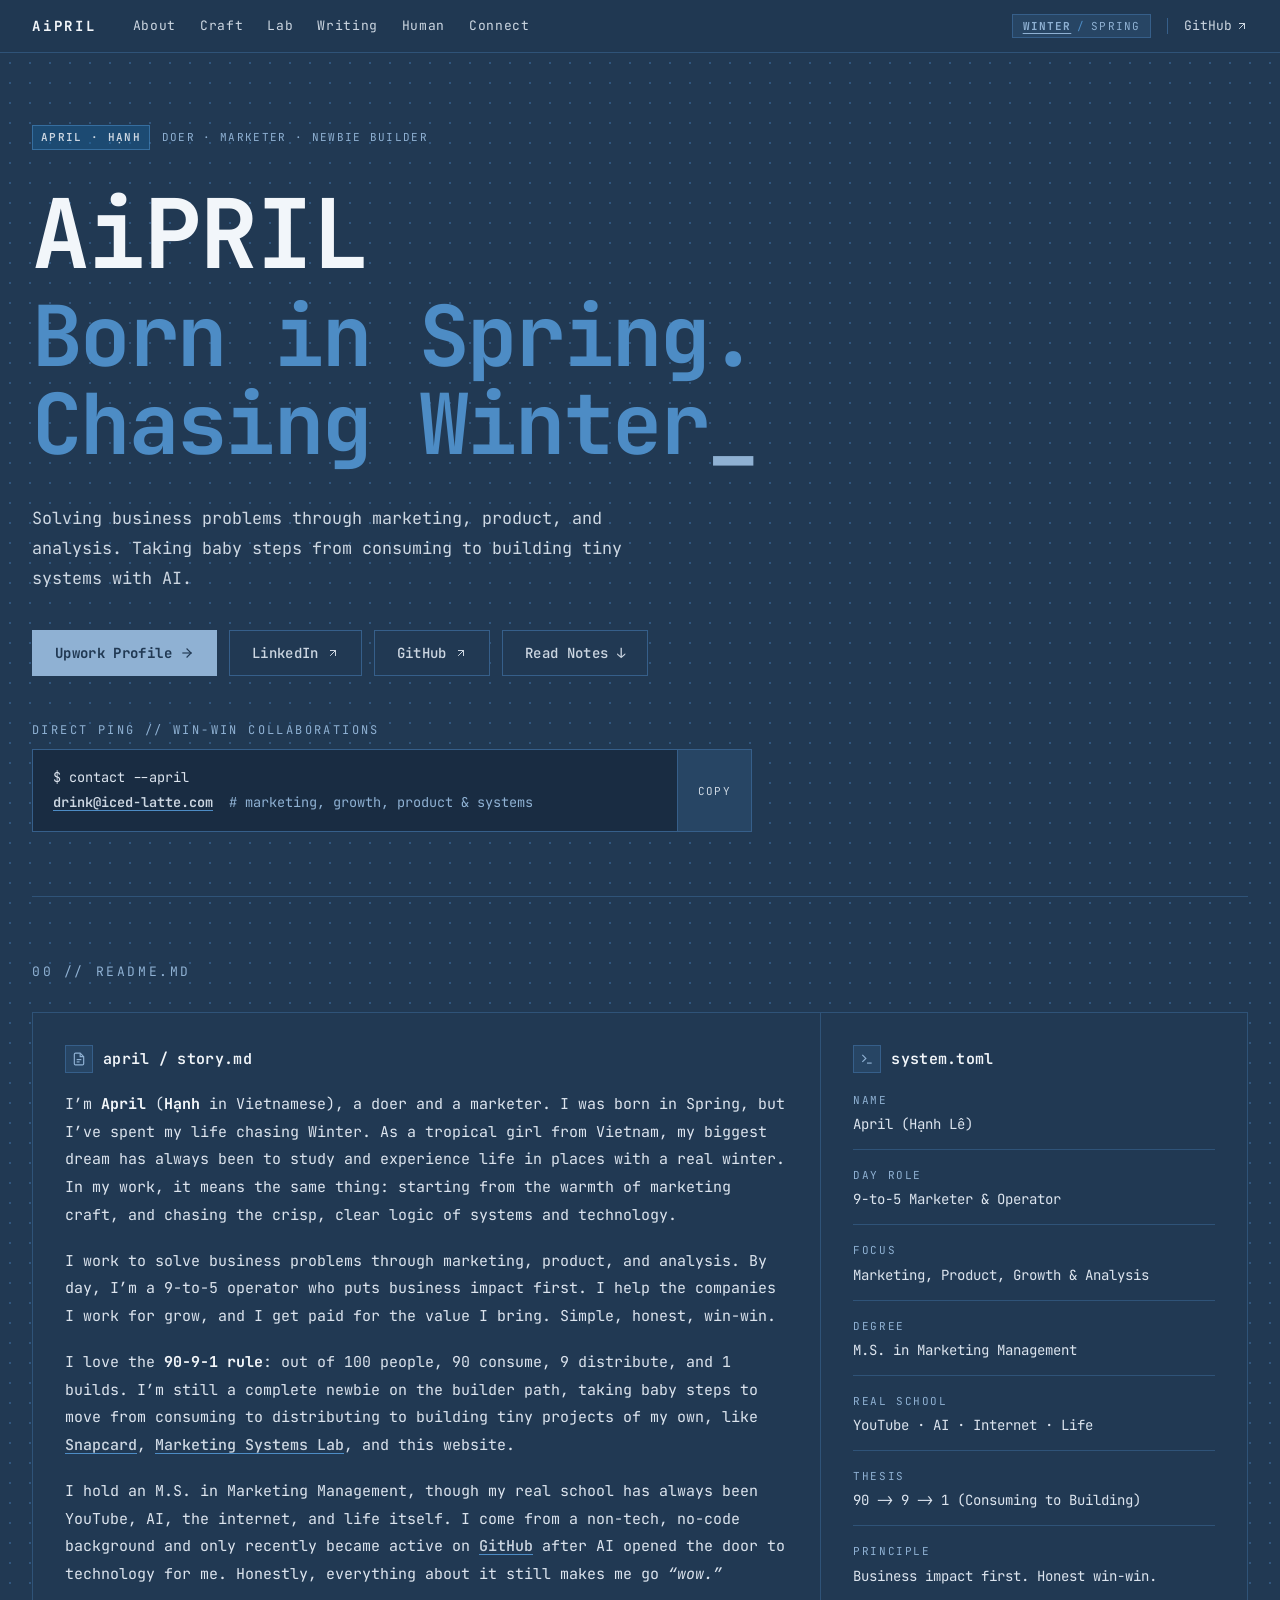
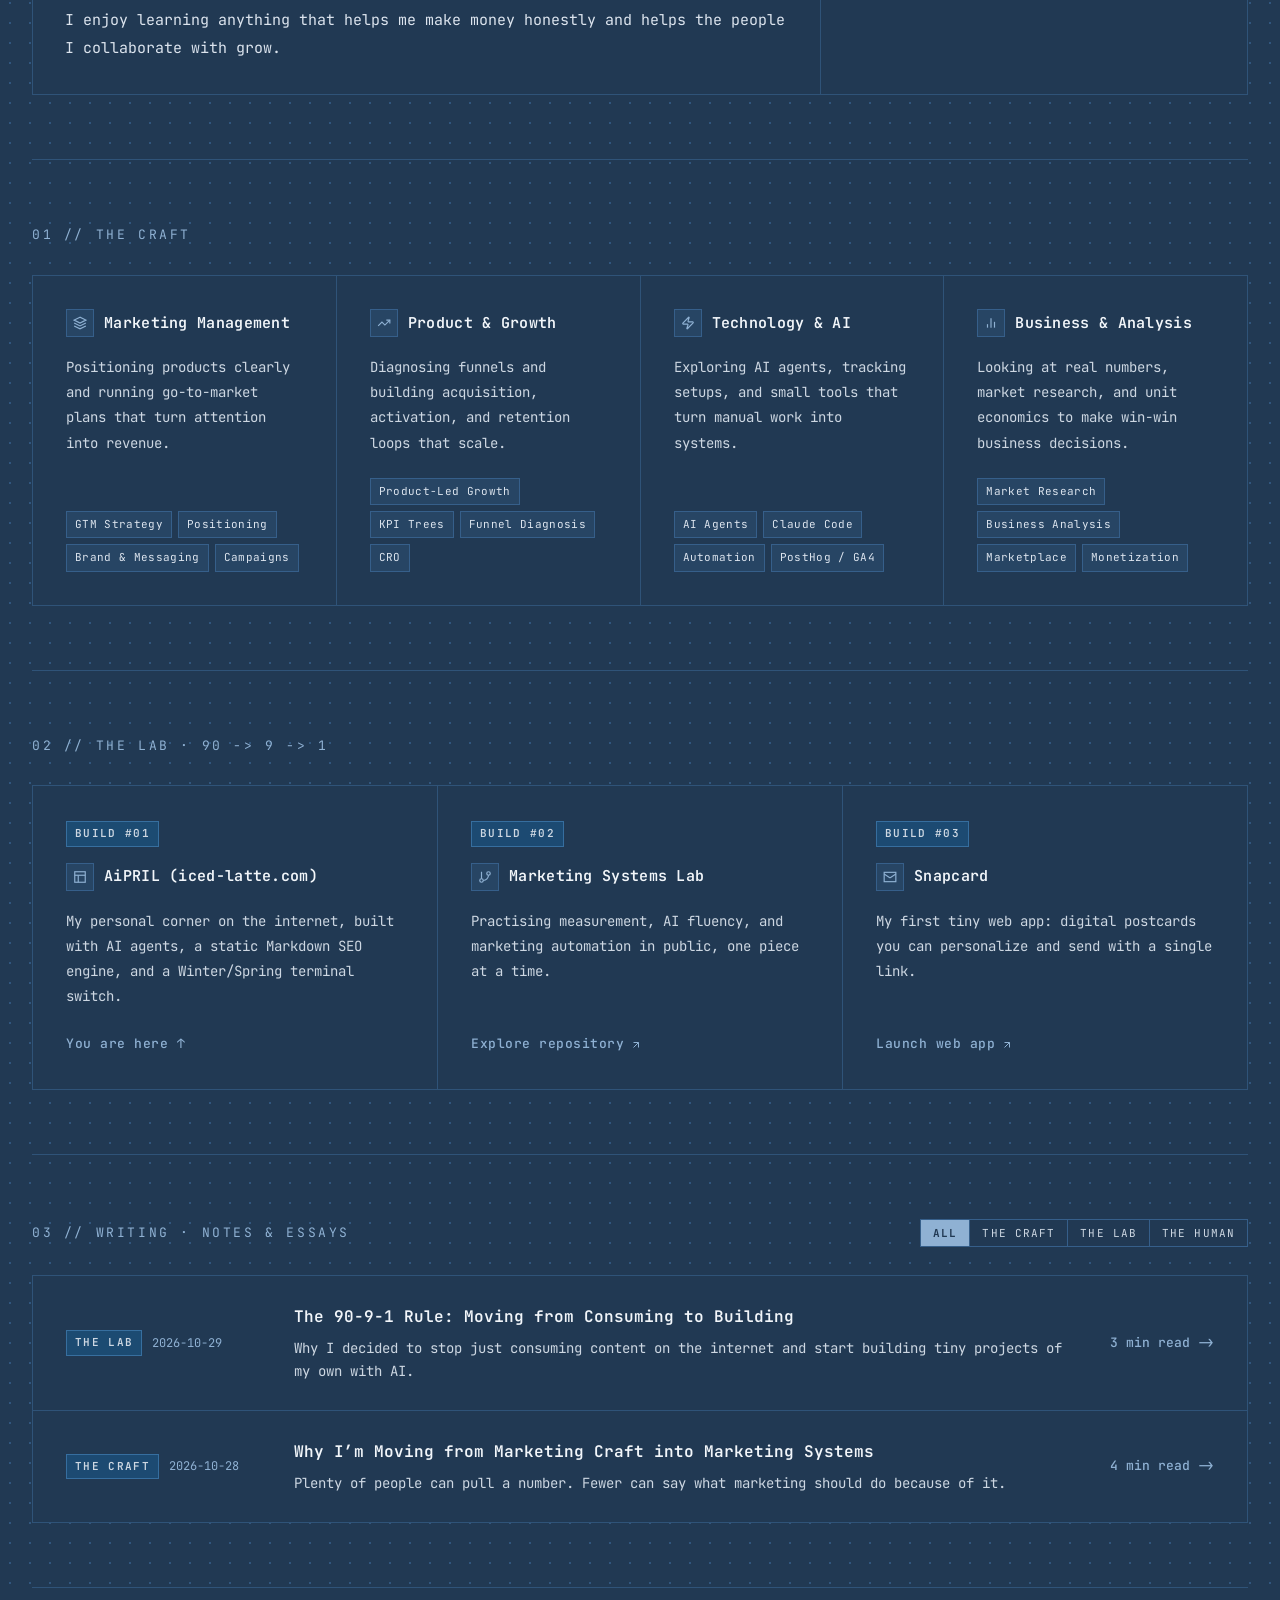
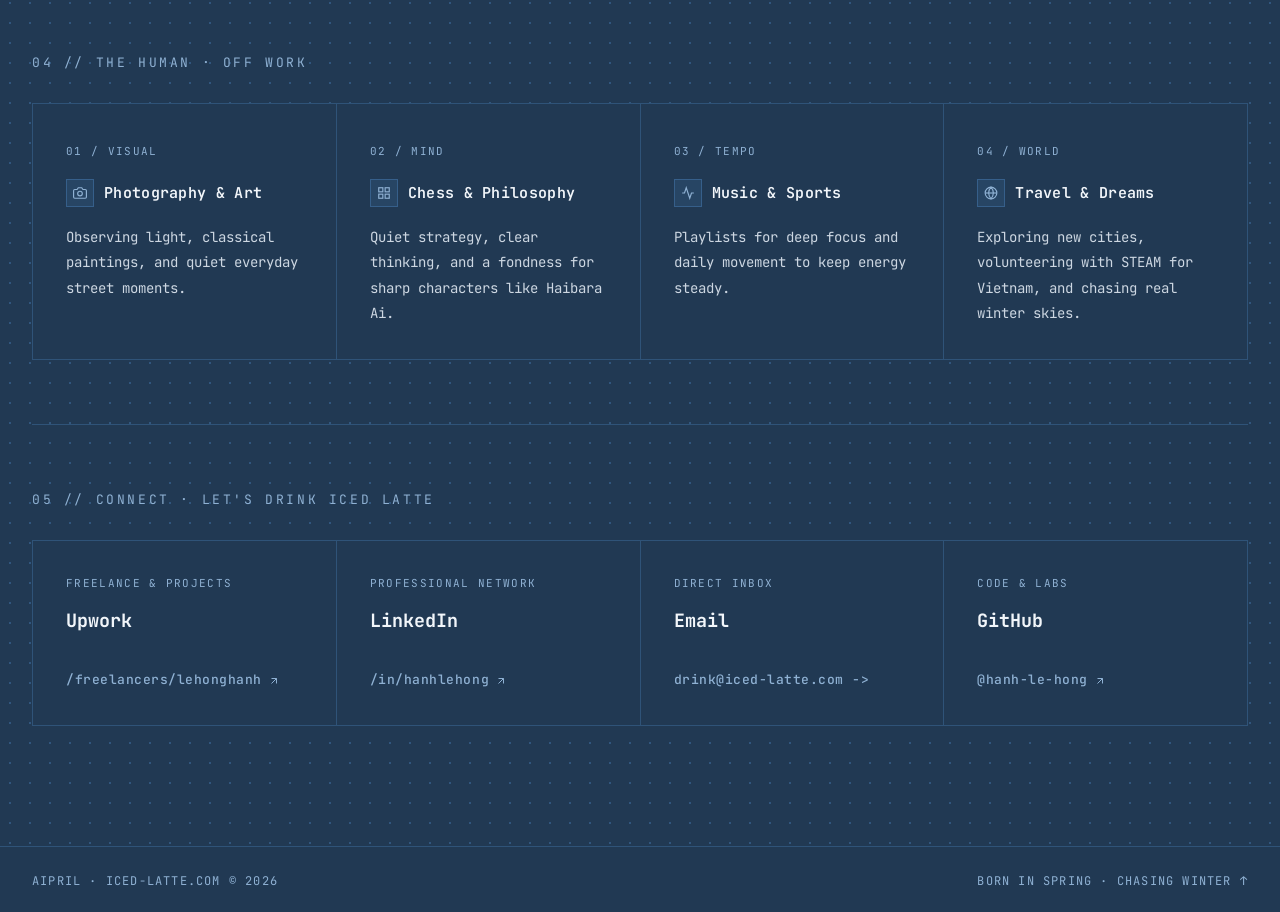
==== commit a4434db3: "feat(seo): pre-render static /writing/<slug>/ pages, RSS, llms.txt, and clean sitemap" ====
--- a/index.html
+++ b/index.html
@@ -7,11 +7,15 @@
   <meta name="description" content="I'm April (Hạnh in Vietnamese), a doer and a marketer. Born in Spring, chasing Winter: moving from marketing craft into systems, logic, and technology." />
   <meta name="author" content="April (AiPRIL)" />
   <link rel="canonical" href="https://iced-latte.com/" />
+  <link rel="alternate" type="application/rss+xml" title="AiPRIL RSS Feed" href="https://iced-latte.com/rss.xml" />
   <meta property="og:title" content="AiPRIL | Born in Spring. Chasing Winter." />
   <meta property="og:description" content="Doer, marketer, and newbie builder solving business problems through marketing, product, and analysis." />
   <meta property="og:url" content="https://iced-latte.com/" />
   <meta property="og:site_name" content="AiPRIL" />
   <meta property="og:type" content="website" />
+  <meta name="twitter:card" content="summary" />
+  <meta name="twitter:title" content="AiPRIL | Born in Spring. Chasing Winter." />
+  <meta name="twitter:description" content="Doer, marketer, and newbie builder solving business problems through marketing, product, and analysis." />
 
   <link rel="icon" type="image/svg+xml" href="favicon.svg" />
   <link rel="preconnect" href="https://fonts.googleapis.com" />
@@ -20,20 +24,36 @@
 
   <link rel="stylesheet" href="styles.css" />
 
-  <!-- Schema.org Person JSON-LD -->
+  <!-- Schema.org Person & WebSite JSON-LD -->
   <script type="application/ld+json">
   {
     "@context": "https://schema.org",
-    "@type": "Person",
-    "name": "April",
-    "alternateName": ["AiPRIL", "Hanh", "Hanh Le", "Le Hong Hanh"],
-    "jobTitle": "Marketer & Builder",
-    "url": "https://iced-latte.com/",
-    "email": "drink@iced-latte.com",
-    "sameAs": [
-      "https://www.upwork.com/freelancers/lehonghanh",
-      "https://www.linkedin.com/in/hanhlehong/",
-      "https://github.com/hanh-le-hong"
+    "@graph": [
+      {
+        "@type": "Person",
+        "@id": "https://iced-latte.com/#april",
+        "name": "April",
+        "alternateName": ["AiPRIL", "Hanh", "Hanh Le", "Le Hong Hanh"],
+        "jobTitle": "Marketer & Builder",
+        "url": "https://iced-latte.com/",
+        "email": "drink@iced-latte.com",
+        "sameAs": [
+          "https://www.upwork.com/freelancers/lehonghanh",
+          "https://www.linkedin.com/in/hanhlehong/",
+          "https://github.com/hanh-le-hong"
+        ]
+      },
+      {
+        "@type": "WebSite",
+        "@id": "https://iced-latte.com/#website",
+        "url": "https://iced-latte.com/",
+        "name": "AiPRIL",
+        "description": "Personal site and working notebook of April (Hanh Le): marketing craft, marketing systems, product growth, and tiny AI projects.",
+        "inLanguage": "en",
+        "publisher": {
+          "@id": "https://iced-latte.com/#april"
+        }
+      }
     ]
   }
   </script>
@@ -371,7 +391,7 @@
                 <h3 class="card-title">AiPRIL (iced-latte.com)</h3>
               </div>
               <p class="card-desc">
-                My personal corner on the internet, built with AI agents, a Markdown CMS, and a Winter/Spring terminal switch.
+                My personal corner on the internet, built with AI agents, a static Markdown SEO engine, and a Winter/Spring terminal switch.
               </p>
               <span class="card-link">
                 You are here ↑
@@ -444,7 +464,7 @@
 
         <hr class="divider-line" />
 
-        <!-- 03 // WRITING (Live Markdown Feed) -->
+        <!-- 03 // WRITING (Pre-rendered Static Links + Interactive Pillar Filter) -->
         <section id="writing" class="section-block">
           <div class="section-bar">
             <p class="section-label no-mb">03 // Writing · Notes &amp; Essays</p>
@@ -461,7 +481,34 @@
           </div>
 
           <div id="posts-feed" class="posts-matrix" aria-live="polite">
-            <div class="empty-feed">Loading notes...</div>
+            <!-- POSTS_FEED_START -->
+            <a href="writing/90-9-1-from-consuming-to-building/" class="post-row">
+              <div class="post-row-meta">
+                <span class="tag">The Lab</span>
+                <span class="post-row-date">2026-10-29</span>
+              </div>
+              <div class="post-row-main">
+                <h3>The 90-9-1 Rule: Moving from Consuming to Building</h3>
+                <p>Why I decided to stop just consuming content on the internet and start building tiny projects of my own with AI.</p>
+              </div>
+              <div class="post-row-right">
+                <span>3 min read -&gt;</span>
+              </div>
+            </a>
+            <a href="writing/craft-meets-marketing-systems/" class="post-row">
+              <div class="post-row-meta">
+                <span class="tag">The Craft</span>
+                <span class="post-row-date">2026-10-28</span>
+              </div>
+              <div class="post-row-main">
+                <h3>Why I’m Moving from Marketing Craft into Marketing Systems</h3>
+                <p>Plenty of people can pull a number. Fewer can say what marketing should do because of it.</p>
+              </div>
+              <div class="post-row-right">
+                <span>4 min read -&gt;</span>
+              </div>
+            </a>
+            <!-- POSTS_FEED_END -->
           </div>
         </section>
 
@@ -630,6 +677,8 @@
     </footer>
   </div>
 
+  <script src="analytics-config.js"></script>
+  <script src="analytics.js"></script>
   <script src="main.js"></script>
 </body>
 </html>
--- a/styles.css
+++ b/styles.css
@@ -1007,7 +1007,7 @@
 }
 
 /* ==========================================================================
-   Article Reader Page (post.html -- Noodle Docs Aesthetic)
+   Article Reader Page (/writing/<slug>/ & post.html -- Noodle Docs Aesthetic)
    ========================================================================== */
 
 .article-main {
@@ -1078,6 +1078,7 @@
   margin: 40px 0 18px;
   padding-bottom: 10px;
   border-bottom: 1px solid var(--border);
+  scroll-margin-top: 72px;
 }
 
 .article-prose h3 {
@@ -1085,6 +1086,7 @@
   font-weight: 600;
   color: var(--text);
   margin: 28px 0 12px;
+  scroll-margin-top: 72px;
 }
 
 .article-prose ul,
@@ -1143,14 +1145,84 @@
   color: var(--text-body);
 }
 
+.table-wrap {
+  overflow-x: auto;
+  margin: 0 0 26px;
+}
+
+.prose-table {
+  width: 100%;
+  border-collapse: collapse;
+  font-size: 0.84rem;
+  line-height: 1.6;
+  border: 1px solid var(--border);
+}
+
+.prose-table th,
+.prose-table td {
+  padding: 10px 14px;
+  border: 1px solid var(--border);
+  text-align: left;
+}
+
+.prose-table th {
+  background: var(--surface);
+  color: var(--text);
+  font-weight: 700;
+  letter-spacing: 0.04em;
+  text-transform: uppercase;
+  font-size: 0.75rem;
+}
+
+.article-author-box {
+  margin-top: 44px;
+  padding: 24px;
+  background: var(--bg-depth);
+  border: 1px solid var(--border);
+}
+
+.article-author-label {
+  font-size: 0.6875rem;
+  color: var(--text-dim);
+  letter-spacing: 0.14em;
+  text-transform: uppercase;
+  margin-bottom: 8px;
+}
+
+.article-author-bio {
+  font-size: 0.85rem;
+  color: var(--text-muted);
+  line-height: 1.75;
+  margin-bottom: 16px;
+}
+
+.article-author-links {
+  display: flex;
+  flex-wrap: wrap;
+  gap: 10px;
+}
+
 .article-footer-nav {
-  margin-top: 44px;
-  padding-top: 24px;
+  margin-top: 28px;
+  padding-top: 22px;
   border-top: 1px solid var(--border);
   display: flex;
   flex-wrap: wrap;
+  align-items: center;
   justify-content: space-between;
   gap: 12px;
+}
+
+.article-raw-link {
+  font-size: 0.75rem;
+  color: var(--text-dim);
+  text-decoration: none;
+  letter-spacing: 0.08em;
+  text-transform: uppercase;
+}
+
+.article-raw-link:hover {
+  color: var(--cursor-color);
 }
 
 /* ==========================================================================
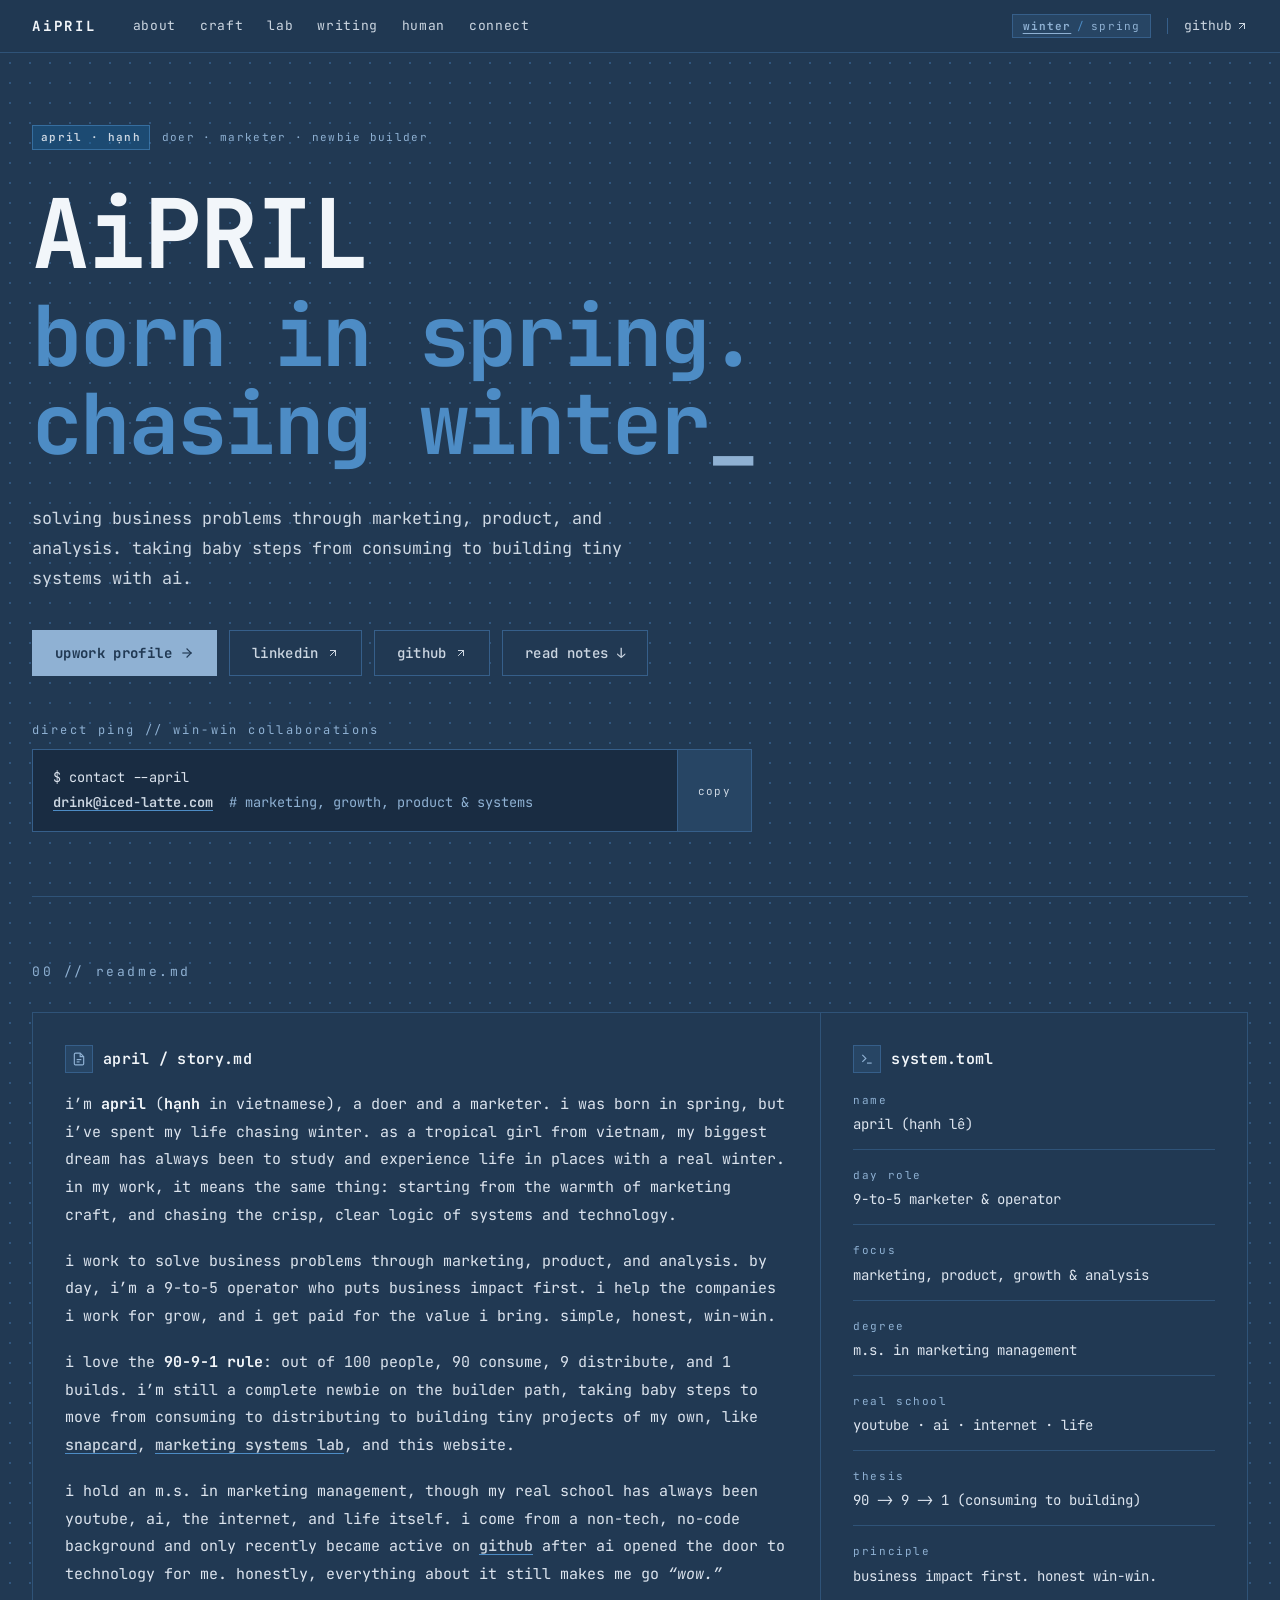
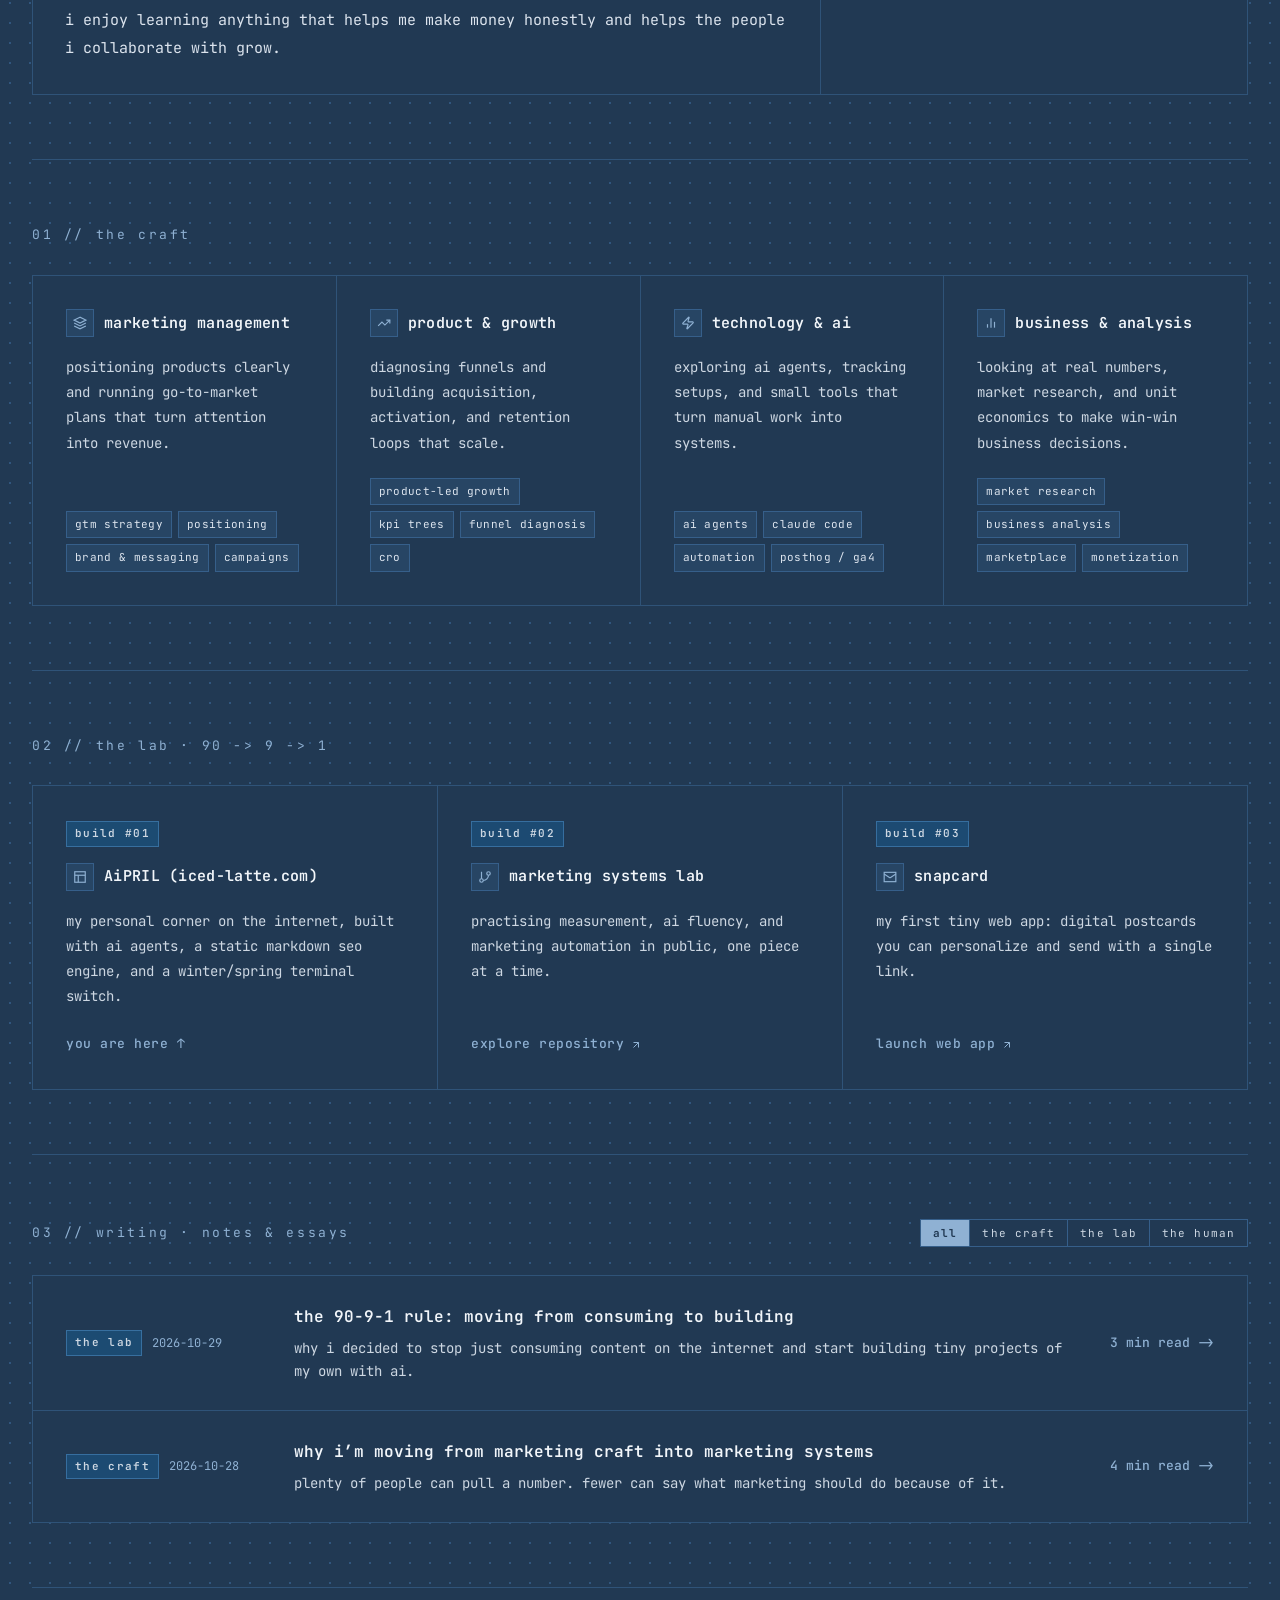
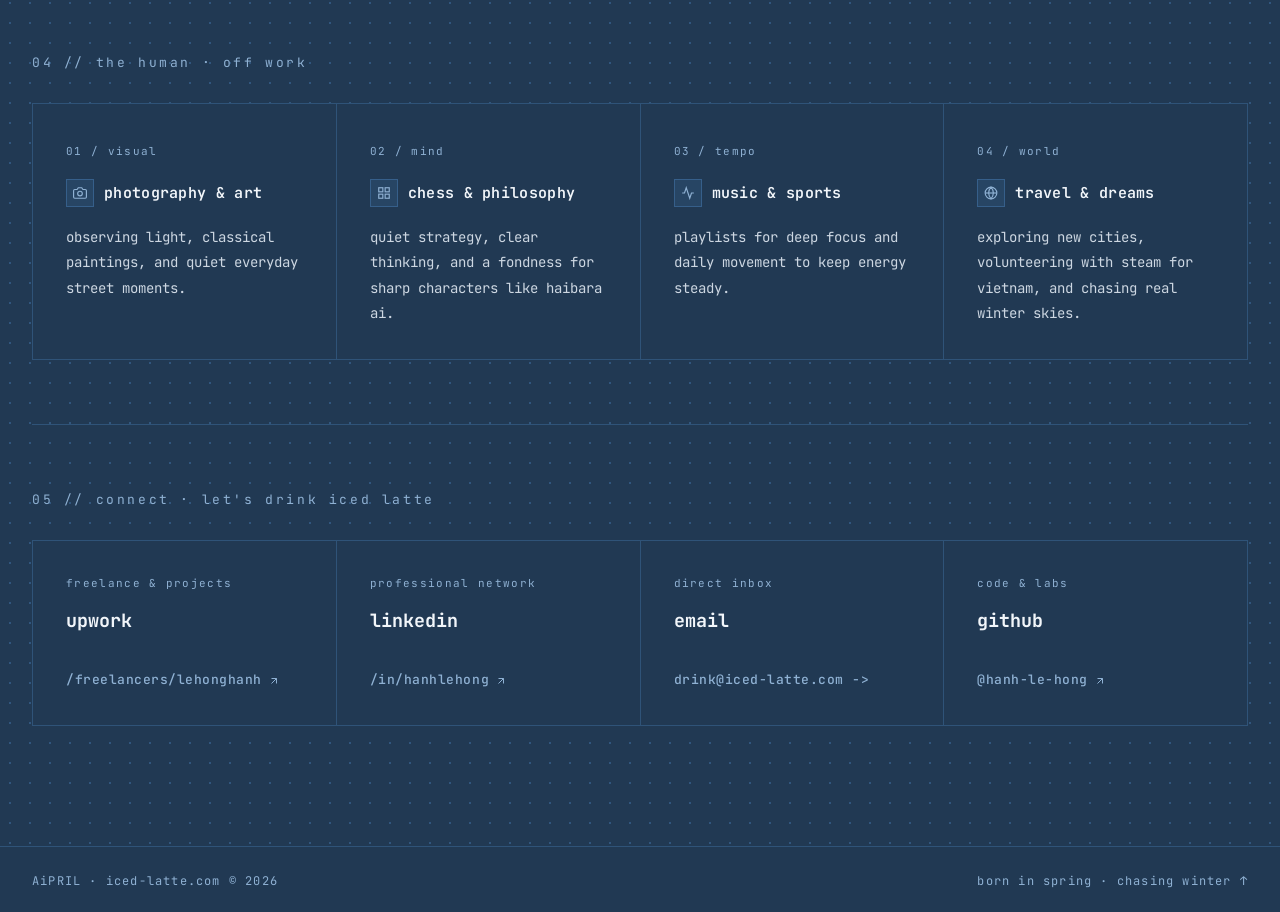
==== commit 2050f670: "style: convert all site and article copy to lowercase (except AiPRIL)" ====
--- a/index.html
+++ b/index.html
@@ -3,19 +3,19 @@
 <head>
   <meta charset="UTF-8" />
   <meta name="viewport" content="width=device-width, initial-scale=1.0" />
-  <title>AiPRIL | Born in Spring. Chasing Winter.</title>
-  <meta name="description" content="I'm April (Hạnh in Vietnamese), a doer and a marketer. Born in Spring, chasing Winter: moving from marketing craft into systems, logic, and technology." />
-  <meta name="author" content="April (AiPRIL)" />
+  <title>AiPRIL | born in spring. chasing winter.</title>
+  <meta name="description" content="i'm april (hạnh in vietnamese), a doer and a marketer. born in spring, chasing winter: moving from marketing craft into systems, logic, and technology." />
+  <meta name="author" content="april (AiPRIL)" />
   <link rel="canonical" href="https://iced-latte.com/" />
-  <link rel="alternate" type="application/rss+xml" title="AiPRIL RSS Feed" href="https://iced-latte.com/rss.xml" />
-  <meta property="og:title" content="AiPRIL | Born in Spring. Chasing Winter." />
-  <meta property="og:description" content="Doer, marketer, and newbie builder solving business problems through marketing, product, and analysis." />
+  <link rel="alternate" type="application/rss+xml" title="AiPRIL rss feed" href="https://iced-latte.com/rss.xml" />
+  <meta property="og:title" content="AiPRIL | born in spring. chasing winter." />
+  <meta property="og:description" content="doer, marketer, and newbie builder solving business problems through marketing, product, and analysis." />
   <meta property="og:url" content="https://iced-latte.com/" />
   <meta property="og:site_name" content="AiPRIL" />
   <meta property="og:type" content="website" />
   <meta name="twitter:card" content="summary" />
-  <meta name="twitter:title" content="AiPRIL | Born in Spring. Chasing Winter." />
-  <meta name="twitter:description" content="Doer, marketer, and newbie builder solving business problems through marketing, product, and analysis." />
+  <meta name="twitter:title" content="AiPRIL | born in spring. chasing winter." />
+  <meta name="twitter:description" content="doer, marketer, and newbie builder solving business problems through marketing, product, and analysis." />
 
   <link rel="icon" type="image/svg+xml" href="favicon.svg" />
   <link rel="preconnect" href="https://fonts.googleapis.com" />
@@ -32,9 +32,9 @@
       {
         "@type": "Person",
         "@id": "https://iced-latte.com/#april",
-        "name": "April",
-        "alternateName": ["AiPRIL", "Hanh", "Hanh Le", "Le Hong Hanh"],
-        "jobTitle": "Marketer & Builder",
+        "name": "april",
+        "alternateName": ["AiPRIL", "hanh", "hanh le", "le hong hanh"],
+        "jobTitle": "marketer & builder",
         "url": "https://iced-latte.com/",
         "email": "drink@iced-latte.com",
         "sameAs": [
@@ -48,7 +48,7 @@
         "@id": "https://iced-latte.com/#website",
         "url": "https://iced-latte.com/",
         "name": "AiPRIL",
-        "description": "Personal site and working notebook of April (Hanh Le): marketing craft, marketing systems, product growth, and tiny AI projects.",
+        "description": "personal site and working notebook of april (hanh le): marketing craft, marketing systems, product growth, and tiny ai projects.",
         "inLanguage": "en",
         "publisher": {
           "@id": "https://iced-latte.com/#april"
@@ -64,22 +64,22 @@
     <header class="header">
       <div class="header-inner">
         <div class="header-left">
-          <a href="#top" class="brand" aria-label="AiPRIL Home">AiPRIL</a>
-          <nav class="header-nav" aria-label="Main Navigation">
-            <a href="#about" class="nav-link">About</a>
-            <a href="#craft" class="nav-link">Craft</a>
-            <a href="#lab" class="nav-link">Lab</a>
-            <a href="#writing" class="nav-link">Writing</a>
-            <a href="#human" class="nav-link">Human</a>
-            <a href="#connect" class="nav-link">Connect</a>
+          <a href="#top" class="brand" aria-label="AiPRIL home">AiPRIL</a>
+          <nav class="header-nav" aria-label="main navigation">
+            <a href="#about" class="nav-link">about</a>
+            <a href="#craft" class="nav-link">craft</a>
+            <a href="#lab" class="nav-link">lab</a>
+            <a href="#writing" class="nav-link">writing</a>
+            <a href="#human" class="nav-link">human</a>
+            <a href="#connect" class="nav-link">connect</a>
           </nav>
         </div>
 
         <div class="header-right">
-          <button id="theme-toggle" class="season-switch" type="button" aria-label="Switch between Winter and Spring mode">
-            <span class="season-opt" data-season="winter">WINTER</span>
+          <button id="theme-toggle" class="season-switch" type="button" aria-label="switch between winter and spring mode">
+            <span class="season-opt" data-season="winter">winter</span>
             <span class="season-sep">/</span>
-            <span class="season-opt" data-season="spring">SPRING</span>
+            <span class="season-opt" data-season="spring">spring</span>
           </button>
           <div class="divider-v" aria-hidden="true"></div>
           <a
@@ -88,7 +88,7 @@
             target="_blank"
             rel="noopener noreferrer"
           >
-            GitHub
+            github
             <svg width="12" height="12" viewBox="0 0 24 24" fill="none" stroke="currentColor" stroke-width="2" stroke-linecap="square" stroke-linejoin="miter" aria-hidden="true">
               <path d="M7 7h10v10" />
               <path d="M7 17 17 7" />
@@ -98,13 +98,13 @@
       </div>
 
       <!-- Mobile Quick Nav Strip -->
-      <nav class="mobile-nav" aria-label="Mobile Navigation">
-        <a href="#about" class="nav-link">About</a>
-        <a href="#craft" class="nav-link">Craft</a>
-        <a href="#lab" class="nav-link">Lab</a>
-        <a href="#writing" class="nav-link">Writing</a>
-        <a href="#human" class="nav-link">Human</a>
-        <a href="#connect" class="nav-link">Connect</a>
+      <nav class="mobile-nav" aria-label="mobile navigation">
+        <a href="#about" class="nav-link">about</a>
+        <a href="#craft" class="nav-link">craft</a>
+        <a href="#lab" class="nav-link">lab</a>
+        <a href="#writing" class="nav-link">writing</a>
+        <a href="#human" class="nav-link">human</a>
+        <a href="#connect" class="nav-link">connect</a>
       </nav>
     </header>
 
@@ -113,20 +113,20 @@
       <div class="container">
         <!-- Badge Row -->
         <div class="badge-row hero-anim-1">
-          <span class="tag">APRIL · HẠNH</span>
-          <span class="badge-label">DOER · MARKETER · NEWBIE BUILDER</span>
+          <span class="tag">april · hạnh</span>
+          <span class="badge-label">doer · marketer · newbie builder</span>
         </div>
 
         <!-- Hero -->
         <section class="hero">
           <h1 class="hero-title hero-anim-2">AiPRIL</h1>
           <h2 class="hero-subtitle hero-anim-3">
-            <span class="block">Born in Spring.</span>
-            <span class="cursor">Chasing Winter</span>
+            <span class="block">born in spring.</span>
+            <span class="cursor">chasing winter</span>
           </h2>
 
           <p class="hero-desc hero-anim-4">
-            Solving business problems through marketing, product, and analysis. Taking baby steps from consuming to building tiny systems with AI.
+            solving business problems through marketing, product, and analysis. taking baby steps from consuming to building tiny systems with ai.
           </p>
 
           <div class="cta-row hero-anim-5">
@@ -136,7 +136,7 @@
               target="_blank"
               rel="noopener noreferrer"
             >
-              Upwork Profile
+              upwork profile
               <svg width="14" height="14" viewBox="0 0 24 24" fill="none" stroke="currentColor" stroke-width="2" stroke-linecap="square" stroke-linejoin="miter" aria-hidden="true">
                 <path d="M5 12h14" />
                 <path d="m12 5 7 7-7 7" />
@@ -149,7 +149,7 @@
               target="_blank"
               rel="noopener noreferrer"
             >
-              LinkedIn
+              linkedin
               <svg width="12" height="12" viewBox="0 0 24 24" fill="none" stroke="currentColor" stroke-width="2" stroke-linecap="square" stroke-linejoin="miter" aria-hidden="true">
                 <path d="M7 7h10v10" />
                 <path d="M7 17 17 7" />
@@ -162,7 +162,7 @@
               target="_blank"
               rel="noopener noreferrer"
             >
-              GitHub
+              github
               <svg width="12" height="12" viewBox="0 0 24 24" fill="none" stroke="currentColor" stroke-width="2" stroke-linecap="square" stroke-linejoin="miter" aria-hidden="true">
                 <path d="M7 7h10v10" />
                 <path d="M7 17 17 7" />
@@ -170,18 +170,18 @@
             </a>
 
             <a href="#writing" class="btn-secondary">
-              Read Notes ↓
+              read notes ↓
             </a>
           </div>
 
           <!-- Noodle-style Terminal Strip -->
           <div class="quickstart hero-anim-6">
-            <p class="quickstart-label">Direct Ping // Win-Win Collaborations</p>
+            <p class="quickstart-label">direct ping // win-win collaborations</p>
             <div class="quickstart-block">
               <pre class="quickstart-pre"><code>$ contact --april
 <a href="mailto:drink@iced-latte.com" class="quickstart-url">drink@iced-latte.com</a>  <span class="code-comment"># marketing, growth, product &amp; systems</span></code></pre>
               <button id="copy-email-btn" class="quickstart-copy" type="button" data-copy="drink@iced-latte.com">
-                Copy
+                copy
               </button>
             </div>
           </div>
@@ -189,9 +189,9 @@
 
         <hr class="divider-line" />
 
-        <!-- 00 // README.MD (Personal Story + Quick Specs) -->
+        <!-- 00 // readme.md (personal story + quick specs) -->
         <section id="about" class="section-block">
-          <p class="section-label">00 // README.md</p>
+          <p class="section-label">00 // readme.md</p>
 
           <div class="readme-matrix">
             <div class="readme-story">
@@ -209,28 +209,28 @@
 
               <div class="story-prose">
                 <p>
-                  I’m <strong>April</strong> (<strong>Hạnh</strong> in Vietnamese), a doer and a marketer. I was born in Spring, but I’ve spent my life chasing Winter. As a tropical girl from Vietnam, my biggest dream has always been to study and experience life in places with a real winter. In my work, it means the same thing: starting from the warmth of marketing craft, and chasing the crisp, clear logic of systems and technology.
+                  i’m <strong>april</strong> (<strong>hạnh</strong> in vietnamese), a doer and a marketer. i was born in spring, but i’ve spent my life chasing winter. as a tropical girl from vietnam, my biggest dream has always been to study and experience life in places with a real winter. in my work, it means the same thing: starting from the warmth of marketing craft, and chasing the crisp, clear logic of systems and technology.
                 </p>
 
                 <p>
-                  I work to solve business problems through marketing, product, and analysis. By day, I’m a 9-to-5 operator who puts business impact first. I help the companies I work for grow, and I get paid for the value I bring. Simple, honest, win-win.
+                  i work to solve business problems through marketing, product, and analysis. by day, i’m a 9-to-5 operator who puts business impact first. i help the companies i work for grow, and i get paid for the value i bring. simple, honest, win-win.
                 </p>
 
                 <p>
-                  I love the <strong>90-9-1 rule</strong>: out of 100 people, 90 consume, 9 distribute, and 1 builds. I’m still a complete newbie on the builder path, taking baby steps to move from consuming to distributing to building tiny projects of my own, like <a href="https://snapcard-dc0ca.web.app/" target="_blank" rel="noopener noreferrer">Snapcard</a>, <a href="https://github.com/hanh-le-hong/marketing-systems-lab" target="_blank" rel="noopener noreferrer">Marketing Systems Lab</a>, and this website.
+                  i love the <strong>90-9-1 rule</strong>: out of 100 people, 90 consume, 9 distribute, and 1 builds. i’m still a complete newbie on the builder path, taking baby steps to move from consuming to distributing to building tiny projects of my own, like <a href="https://snapcard-dc0ca.web.app/" target="_blank" rel="noopener noreferrer">snapcard</a>, <a href="https://github.com/hanh-le-hong/marketing-systems-lab" target="_blank" rel="noopener noreferrer">marketing systems lab</a>, and this website.
                 </p>
 
                 <p>
-                  I hold an M.S. in Marketing Management, though my real school has always been YouTube, AI, the internet, and life itself. I come from a non-tech, no-code background and only recently became active on <a href="https://github.com/hanh-le-hong" target="_blank" rel="noopener noreferrer">GitHub</a> after AI opened the door to technology for me. Honestly, everything about it still makes me go <em>“wow.”</em>
+                  i hold an m.s. in marketing management, though my real school has always been youtube, ai, the internet, and life itself. i come from a non-tech, no-code background and only recently became active on <a href="https://github.com/hanh-le-hong" target="_blank" rel="noopener noreferrer">github</a> after ai opened the door to technology for me. honestly, everything about it still makes me go <em>“wow.”</em>
                 </p>
 
                 <p>
-                  I enjoy learning anything that helps me make money honestly and helps the people I collaborate with grow.
+                  i enjoy learning anything that helps me make money honestly and helps the people i collaborate with grow.
                 </p>
               </div>
             </div>
 
-            <aside class="readme-specs" aria-label="Quick Profile Specs">
+            <aside class="readme-specs" aria-label="quick profile specs">
               <div class="card-header">
                 <div class="card-icon" aria-hidden="true">
                   <svg width="14" height="14" viewBox="0 0 24 24" fill="none" stroke="currentColor" stroke-width="2">
@@ -243,32 +243,32 @@
 
               <dl class="spec-list">
                 <div class="spec-item">
-                  <dt>NAME</dt>
-                  <dd>April (Hạnh Lê)</dd>
+                  <dt>name</dt>
+                  <dd>april (hạnh lê)</dd>
                 </div>
                 <div class="spec-item">
-                  <dt>DAY ROLE</dt>
-                  <dd>9-to-5 Marketer &amp; Operator</dd>
+                  <dt>day role</dt>
+                  <dd>9-to-5 marketer &amp; operator</dd>
                 </div>
                 <div class="spec-item">
-                  <dt>FOCUS</dt>
-                  <dd>Marketing, Product, Growth &amp; Analysis</dd>
+                  <dt>focus</dt>
+                  <dd>marketing, product, growth &amp; analysis</dd>
                 </div>
                 <div class="spec-item">
-                  <dt>DEGREE</dt>
-                  <dd>M.S. in Marketing Management</dd>
+                  <dt>degree</dt>
+                  <dd>m.s. in marketing management</dd>
                 </div>
                 <div class="spec-item">
-                  <dt>REAL SCHOOL</dt>
-                  <dd>YouTube · AI · Internet · Life</dd>
+                  <dt>real school</dt>
+                  <dd>youtube · ai · internet · life</dd>
                 </div>
                 <div class="spec-item">
-                  <dt>THESIS</dt>
-                  <dd>90 -&gt; 9 -&gt; 1 (Consuming to Building)</dd>
+                  <dt>thesis</dt>
+                  <dd>90 -&gt; 9 -&gt; 1 (consuming to building)</dd>
                 </div>
                 <div class="spec-item">
-                  <dt>PRINCIPLE</dt>
-                  <dd>Business impact first. Honest win-win.</dd>
+                  <dt>principle</dt>
+                  <dd>business impact first. honest win-win.</dd>
                 </div>
               </dl>
             </aside>
@@ -277,9 +277,9 @@
 
         <hr class="divider-line" />
 
-        <!-- 01 // THE CRAFT -->
+        <!-- 01 // the craft -->
         <section id="craft" class="section-block">
-          <p class="section-label">01 // The Craft</p>
+          <p class="section-label">01 // the craft</p>
 
           <div class="cards-grid cols-4">
             <article class="feature-card">
@@ -291,16 +291,16 @@
                     <polyline points="2 12 12 17 22 12" />
                   </svg>
                 </div>
-                <h3 class="card-title">Marketing Management</h3>
-              </div>
-              <p class="card-desc">
-                Positioning products clearly and running go-to-market plans that turn attention into revenue.
+                <h3 class="card-title">marketing management</h3>
+              </div>
+              <p class="card-desc">
+                positioning products clearly and running go-to-market plans that turn attention into revenue.
               </p>
               <ul class="skill-tags">
-                <li>GTM Strategy</li>
-                <li>Positioning</li>
-                <li>Brand &amp; Messaging</li>
-                <li>Campaigns</li>
+                <li>gtm strategy</li>
+                <li>positioning</li>
+                <li>brand &amp; messaging</li>
+                <li>campaigns</li>
               </ul>
             </article>
 
@@ -312,16 +312,16 @@
                     <polyline points="16 7 22 7 22 13" />
                   </svg>
                 </div>
-                <h3 class="card-title">Product &amp; Growth</h3>
-              </div>
-              <p class="card-desc">
-                Diagnosing funnels and building acquisition, activation, and retention loops that scale.
+                <h3 class="card-title">product &amp; growth</h3>
+              </div>
+              <p class="card-desc">
+                diagnosing funnels and building acquisition, activation, and retention loops that scale.
               </p>
               <ul class="skill-tags">
-                <li>Product-Led Growth</li>
-                <li>KPI Trees</li>
-                <li>Funnel Diagnosis</li>
-                <li>CRO</li>
+                <li>product-led growth</li>
+                <li>kpi trees</li>
+                <li>funnel diagnosis</li>
+                <li>cro</li>
               </ul>
             </article>
 
@@ -332,16 +332,16 @@
                     <path d="M4 14a1 1 0 0 1-.78-1.63l9.9-10.2a.5.5 0 0 1 .86.46l-1.92 6.02A1 1 0 0 0 13 10h7a1 1 0 0 1 .78 1.63l-9.9 10.2a.5.5 0 0 1-.86-.46l1.92-6.02A1 1 0 0 0 11 14z" />
                   </svg>
                 </div>
-                <h3 class="card-title">Technology &amp; AI</h3>
-              </div>
-              <p class="card-desc">
-                Exploring AI agents, tracking setups, and small tools that turn manual work into systems.
+                <h3 class="card-title">technology &amp; ai</h3>
+              </div>
+              <p class="card-desc">
+                exploring ai agents, tracking setups, and small tools that turn manual work into systems.
               </p>
               <ul class="skill-tags">
-                <li>AI Agents</li>
-                <li>Claude Code</li>
-                <li>Automation</li>
-                <li>PostHog / GA4</li>
+                <li>ai agents</li>
+                <li>claude code</li>
+                <li>automation</li>
+                <li>posthog / ga4</li>
               </ul>
             </article>
 
@@ -354,16 +354,16 @@
                     <line x1="6" y1="20" x2="6" y2="14" />
                   </svg>
                 </div>
-                <h3 class="card-title">Business &amp; Analysis</h3>
-              </div>
-              <p class="card-desc">
-                Looking at real numbers, market research, and unit economics to make win-win business decisions.
+                <h3 class="card-title">business &amp; analysis</h3>
+              </div>
+              <p class="card-desc">
+                looking at real numbers, market research, and unit economics to make win-win business decisions.
               </p>
               <ul class="skill-tags">
-                <li>Market Research</li>
-                <li>Business Analysis</li>
-                <li>Marketplace</li>
-                <li>Monetization</li>
+                <li>market research</li>
+                <li>business analysis</li>
+                <li>marketplace</li>
+                <li>monetization</li>
               </ul>
             </article>
           </div>
@@ -371,14 +371,14 @@
 
         <hr class="divider-line" />
 
-        <!-- 02 // THE LAB -->
+        <!-- 02 // the lab -->
         <section id="lab" class="section-block">
-          <p class="section-label">02 // The Lab · 90 -&gt; 9 -&gt; 1</p>
+          <p class="section-label">02 // the lab · 90 -&gt; 9 -&gt; 1</p>
 
           <div class="cards-grid cols-3">
             <a href="#top" class="feature-card card-interactive">
               <div class="card-top-meta">
-                <span class="tag">BUILD #01</span>
+                <span class="tag">build #01</span>
               </div>
               <div class="card-header">
                 <div class="card-icon" aria-hidden="true">
@@ -391,10 +391,10 @@
                 <h3 class="card-title">AiPRIL (iced-latte.com)</h3>
               </div>
               <p class="card-desc">
-                My personal corner on the internet, built with AI agents, a static Markdown SEO engine, and a Winter/Spring terminal switch.
+                my personal corner on the internet, built with ai agents, a static markdown seo engine, and a winter/spring terminal switch.
               </p>
               <span class="card-link">
-                You are here ↑
+                you are here ↑
               </span>
             </a>
 
@@ -405,7 +405,7 @@
               class="feature-card card-interactive"
             >
               <div class="card-top-meta">
-                <span class="tag">BUILD #02</span>
+                <span class="tag">build #02</span>
               </div>
               <div class="card-header">
                 <div class="card-icon" aria-hidden="true">
@@ -416,13 +416,13 @@
                     <path d="M18 9a9 9 0 0 1-9 9" />
                   </svg>
                 </div>
-                <h3 class="card-title">Marketing Systems Lab</h3>
-              </div>
-              <p class="card-desc">
-                Practising measurement, AI fluency, and marketing automation in public, one piece at a time.
+                <h3 class="card-title">marketing systems lab</h3>
+              </div>
+              <p class="card-desc">
+                practising measurement, ai fluency, and marketing automation in public, one piece at a time.
               </p>
               <span class="card-link">
-                Explore repository
+                explore repository
                 <svg width="12" height="12" viewBox="0 0 24 24" fill="none" stroke="currentColor" stroke-width="2" aria-hidden="true">
                   <path d="M7 7h10v10" />
                   <path d="M7 17 17 7" />
@@ -437,7 +437,7 @@
               class="feature-card card-interactive"
             >
               <div class="card-top-meta">
-                <span class="tag">BUILD #03</span>
+                <span class="tag">build #03</span>
               </div>
               <div class="card-header">
                 <div class="card-icon" aria-hidden="true">
@@ -446,13 +446,13 @@
                     <path d="m22 7-8.97 5.7a1.94 1.94 0 0 1-2.06 0L2 7" />
                   </svg>
                 </div>
-                <h3 class="card-title">Snapcard</h3>
-              </div>
-              <p class="card-desc">
-                My first tiny web app: digital postcards you can personalize and send with a single link.
+                <h3 class="card-title">snapcard</h3>
+              </div>
+              <p class="card-desc">
+                my first tiny web app: digital postcards you can personalize and send with a single link.
               </p>
               <span class="card-link">
-                Launch web app
+                launch web app
                 <svg width="12" height="12" viewBox="0 0 24 24" fill="none" stroke="currentColor" stroke-width="2" aria-hidden="true">
                   <path d="M7 7h10v10" />
                   <path d="M7 17 17 7" />
@@ -464,19 +464,19 @@
 
         <hr class="divider-line" />
 
-        <!-- 03 // WRITING (Pre-rendered Static Links + Interactive Pillar Filter) -->
+        <!-- 03 // writing (pre-rendered static links + interactive pillar filter) -->
         <section id="writing" class="section-block">
           <div class="section-bar">
-            <p class="section-label no-mb">03 // Writing · Notes &amp; Essays</p>
+            <p class="section-label no-mb">03 // writing · notes &amp; essays</p>
 
             <div class="section-bar-controls">
-              <div class="writing-filter-group" role="tablist" aria-label="Filter posts by pillar">
-                <button class="filter-chip active" data-filter="all" type="button">All</button>
-                <button class="filter-chip" data-filter="The Craft" type="button">The Craft</button>
-                <button class="filter-chip" data-filter="The Lab" type="button">The Lab</button>
-                <button class="filter-chip" data-filter="The Human" type="button">The Human</button>
-              </div>
-              <a href="studio.html" class="studio-launch-link local-only" hidden>+ Studio</a>
+              <div class="writing-filter-group" role="tablist" aria-label="filter posts by pillar">
+                <button class="filter-chip active" data-filter="all" type="button">all</button>
+                <button class="filter-chip" data-filter="the craft" type="button">the craft</button>
+                <button class="filter-chip" data-filter="the lab" type="button">the lab</button>
+                <button class="filter-chip" data-filter="the human" type="button">the human</button>
+              </div>
+              <a href="studio.html" class="studio-launch-link local-only" hidden>+ studio</a>
             </div>
           </div>
 
@@ -484,12 +484,12 @@
             <!-- POSTS_FEED_START -->
             <a href="writing/90-9-1-from-consuming-to-building/" class="post-row">
               <div class="post-row-meta">
-                <span class="tag">The Lab</span>
+                <span class="tag">the lab</span>
                 <span class="post-row-date">2026-10-29</span>
               </div>
               <div class="post-row-main">
-                <h3>The 90-9-1 Rule: Moving from Consuming to Building</h3>
-                <p>Why I decided to stop just consuming content on the internet and start building tiny projects of my own with AI.</p>
+                <h3>the 90-9-1 rule: moving from consuming to building</h3>
+                <p>why i decided to stop just consuming content on the internet and start building tiny projects of my own with ai.</p>
               </div>
               <div class="post-row-right">
                 <span>3 min read -&gt;</span>
@@ -497,12 +497,12 @@
             </a>
             <a href="writing/craft-meets-marketing-systems/" class="post-row">
               <div class="post-row-meta">
-                <span class="tag">The Craft</span>
+                <span class="tag">the craft</span>
                 <span class="post-row-date">2026-10-28</span>
               </div>
               <div class="post-row-main">
-                <h3>Why I’m Moving from Marketing Craft into Marketing Systems</h3>
-                <p>Plenty of people can pull a number. Fewer can say what marketing should do because of it.</p>
+                <h3>why i’m moving from marketing craft into marketing systems</h3>
+                <p>plenty of people can pull a number. fewer can say what marketing should do because of it.</p>
               </div>
               <div class="post-row-right">
                 <span>4 min read -&gt;</span>
@@ -514,14 +514,14 @@
 
         <hr class="divider-line" />
 
-        <!-- 04 // THE HUMAN -->
+        <!-- 04 // the human -->
         <section id="human" class="section-block">
-          <p class="section-label">04 // The Human · Off Work</p>
+          <p class="section-label">04 // the human · off work</p>
 
           <div class="cards-grid cols-4">
             <article class="feature-card">
               <div class="card-top-meta">
-                <span class="badge-label">01 / VISUAL</span>
+                <span class="badge-label">01 / visual</span>
               </div>
               <div class="card-header">
                 <div class="card-icon" aria-hidden="true">
@@ -530,16 +530,16 @@
                     <circle cx="12" cy="13" r="4" />
                   </svg>
                 </div>
-                <h3 class="card-title">Photography &amp; Art</h3>
-              </div>
-              <p class="card-desc">
-                Observing light, classical paintings, and quiet everyday street moments.
+                <h3 class="card-title">photography &amp; art</h3>
+              </div>
+              <p class="card-desc">
+                observing light, classical paintings, and quiet everyday street moments.
               </p>
             </article>
 
             <article class="feature-card">
               <div class="card-top-meta">
-                <span class="badge-label">02 / MIND</span>
+                <span class="badge-label">02 / mind</span>
               </div>
               <div class="card-header">
                 <div class="card-icon" aria-hidden="true">
@@ -550,16 +550,16 @@
                     <rect x="3" y="14" width="7" height="7" />
                   </svg>
                 </div>
-                <h3 class="card-title">Chess &amp; Philosophy</h3>
-              </div>
-              <p class="card-desc">
-                Quiet strategy, clear thinking, and a fondness for sharp characters like Haibara Ai.
+                <h3 class="card-title">chess &amp; philosophy</h3>
+              </div>
+              <p class="card-desc">
+                quiet strategy, clear thinking, and a fondness for sharp characters like haibara ai.
               </p>
             </article>
 
             <article class="feature-card">
               <div class="card-top-meta">
-                <span class="badge-label">03 / TEMPO</span>
+                <span class="badge-label">03 / tempo</span>
               </div>
               <div class="card-header">
                 <div class="card-icon" aria-hidden="true">
@@ -567,16 +567,16 @@
                     <polyline points="22 12 18 12 15 21 9 3 6 12 2 12" />
                   </svg>
                 </div>
-                <h3 class="card-title">Music &amp; Sports</h3>
-              </div>
-              <p class="card-desc">
-                Playlists for deep focus and daily movement to keep energy steady.
+                <h3 class="card-title">music &amp; sports</h3>
+              </div>
+              <p class="card-desc">
+                playlists for deep focus and daily movement to keep energy steady.
               </p>
             </article>
 
             <article class="feature-card">
               <div class="card-top-meta">
-                <span class="badge-label">04 / WORLD</span>
+                <span class="badge-label">04 / world</span>
               </div>
               <div class="card-header">
                 <div class="card-icon" aria-hidden="true">
@@ -586,10 +586,10 @@
                     <path d="M12 2a15.3 15.3 0 0 1 4 10 15.3 15.3 0 0 1-4 10 15.3 15.3 0 0 1-4-10 15.3 15.3 0 0 1 4-10z" />
                   </svg>
                 </div>
-                <h3 class="card-title">Travel &amp; Dreams</h3>
-              </div>
-              <p class="card-desc">
-                Exploring new cities, volunteering with STEAM for Vietnam, and chasing real winter skies.
+                <h3 class="card-title">travel &amp; dreams</h3>
+              </div>
+              <p class="card-desc">
+                exploring new cities, volunteering with steam for vietnam, and chasing real winter skies.
               </p>
             </article>
           </div>
@@ -597,9 +597,9 @@
 
         <hr class="divider-line" />
 
-        <!-- 05 // CONNECT -->
+        <!-- 05 // connect -->
         <section id="connect" class="section-block">
-          <p class="section-label">05 // Connect · Let's Drink Iced Latte</p>
+          <p class="section-label">05 // connect · let's drink iced latte</p>
 
           <div class="cards-grid cols-4">
             <a
@@ -608,8 +608,8 @@
               rel="noopener noreferrer"
               class="feature-card connect-card"
             >
-              <span class="badge-label">FREELANCE &amp; PROJECTS</span>
-              <h3 class="connect-title">Upwork</h3>
+              <span class="badge-label">freelance &amp; projects</span>
+              <h3 class="connect-title">upwork</h3>
               <span class="card-link">
                 /freelancers/lehonghanh
                 <svg width="12" height="12" viewBox="0 0 24 24" fill="none" stroke="currentColor" stroke-width="2" aria-hidden="true">
@@ -625,8 +625,8 @@
               rel="noopener noreferrer"
               class="feature-card connect-card"
             >
-              <span class="badge-label">PROFESSIONAL NETWORK</span>
-              <h3 class="connect-title">LinkedIn</h3>
+              <span class="badge-label">professional network</span>
+              <h3 class="connect-title">linkedin</h3>
               <span class="card-link">
                 /in/hanhlehong
                 <svg width="12" height="12" viewBox="0 0 24 24" fill="none" stroke="currentColor" stroke-width="2" aria-hidden="true">
@@ -640,8 +640,8 @@
               href="mailto:drink@iced-latte.com"
               class="feature-card connect-card"
             >
-              <span class="badge-label">DIRECT INBOX</span>
-              <h3 class="connect-title">Email</h3>
+              <span class="badge-label">direct inbox</span>
+              <h3 class="connect-title">email</h3>
               <span class="card-link">
                 drink@iced-latte.com -&gt;
               </span>
@@ -653,8 +653,8 @@
               rel="noopener noreferrer"
               class="feature-card connect-card"
             >
-              <span class="badge-label">CODE &amp; LABS</span>
-              <h3 class="connect-title">GitHub</h3>
+              <span class="badge-label">code &amp; labs</span>
+              <h3 class="connect-title">github</h3>
               <span class="card-link">
                 @hanh-le-hong
                 <svg width="12" height="12" viewBox="0 0 24 24" fill="none" stroke="currentColor" stroke-width="2" aria-hidden="true">
@@ -671,8 +671,8 @@
     <!-- Footer -->
     <footer class="footer">
       <div class="footer-inner">
-        <span class="footer-text">AiPRIL · ICED-LATTE.COM © 2026</span>
-        <a href="#top" class="footer-text footer-top-link">BORN IN SPRING · CHASING WINTER ↑</a>
+        <span class="footer-text">AiPRIL · iced-latte.com © 2026</span>
+        <a href="#top" class="footer-text footer-top-link">born in spring · chasing winter ↑</a>
       </div>
     </footer>
   </div>
--- a/styles.css
+++ b/styles.css
@@ -1,8 +1,7 @@
 /* ==========================================================================
-   AiPRIL -- Noodle-Inspired Terminal-Editorial Design System
-   100% JetBrains Mono, 20px dot-grid, 1px hairline matrices, sharp corners.
-   WINTER (Midnight Sapphire): #213953 · #156AA8 · #4D8CC5 · #8FB1D3 · #CDD7E2
-   SPRING (Warm Blossom):      #678215 · #FCD4BE · #F8F8EF · #FFE8DE · #FD832B · #FEC62D
+   AiPRIL -- noodle-inspired terminal-editorial design system
+   100% jetbrains mono, 20px dot-grid, 1px hairline matrices, sharp corners.
+   all-lowercase typography (except AiPRIL).
    ========================================================================== */
 
 :root,
@@ -353,7 +352,6 @@
   color: var(--accent-text);
   font-size: 0.6875rem;
   letter-spacing: 0.12em;
-  text-transform: uppercase;
   font-weight: 600;
 }
 
@@ -361,7 +359,6 @@
   font-size: 0.6875rem;
   color: var(--text-dim);
   letter-spacing: 0.12em;
-  text-transform: uppercase;
 }
 
 .section-block {
@@ -372,7 +369,6 @@
   font-size: 0.8125rem;
   color: var(--text-dim);
   letter-spacing: 0.2em;
-  text-transform: uppercase;
   margin-bottom: 28px;
 }
 
@@ -501,7 +497,6 @@
   font-size: 0.75rem;
   color: var(--text-dim);
   letter-spacing: 0.2em;
-  text-transform: uppercase;
   margin-bottom: 8px;
 }
 
@@ -554,7 +549,6 @@
   color: var(--text-muted);
   font-family: var(--font-mono);
   font-size: 0.6875rem;
-  text-transform: uppercase;
   letter-spacing: 0.12em;
   cursor: pointer;
   flex-shrink: 0;
@@ -572,7 +566,7 @@
 }
 
 /* ==========================================================================
-   00 // README.md Matrix (5-Paragraph Personal Intro + Quick Specs)
+   00 // readme.md Matrix (5-Paragraph Personal Intro + Quick Specs)
    ========================================================================== */
 
 .readme-matrix {
@@ -642,7 +636,6 @@
   font-size: 0.6875rem;
   color: var(--text-dim);
   letter-spacing: 0.14em;
-  text-transform: uppercase;
   margin-bottom: 4px;
 }
 
@@ -807,7 +800,7 @@
 }
 
 /* ==========================================================================
-   03 // Writing Feed & Pillar Filter Bar
+   03 // writing Feed & Pillar Filter Bar
    ========================================================================== */
 
 .section-bar {
@@ -842,7 +835,6 @@
   font-family: var(--font-mono);
   font-size: 0.6875rem;
   letter-spacing: 0.1em;
-  text-transform: uppercase;
   color: var(--text-muted);
   cursor: pointer;
   transition: background 0.15s, color 0.15s;
@@ -866,7 +858,6 @@
   background: var(--accent-bg);
   color: var(--accent-text);
   text-decoration: none;
-  text-transform: uppercase;
   letter-spacing: 0.08em;
 }
 
@@ -998,7 +989,6 @@
   font-size: 0.75rem;
   color: var(--text-dim);
   letter-spacing: 0.1em;
-  text-transform: uppercase;
   text-decoration: none;
 }
 
@@ -1007,7 +997,7 @@
 }
 
 /* ==========================================================================
-   Article Reader Page (/writing/<slug>/ & post.html -- Noodle Docs Aesthetic)
+   Article Reader Page (/writing/<slug>/ & post.html)
    ========================================================================== */
 
 .article-main {
@@ -1072,7 +1062,6 @@
 .article-prose h2 {
   font-size: 1.05rem;
   font-weight: 700;
-  text-transform: uppercase;
   letter-spacing: 0.06em;
   color: var(--text);
   margin: 40px 0 18px;
@@ -1170,7 +1159,6 @@
   color: var(--text);
   font-weight: 700;
   letter-spacing: 0.04em;
-  text-transform: uppercase;
   font-size: 0.75rem;
 }
 
@@ -1185,7 +1173,6 @@
   font-size: 0.6875rem;
   color: var(--text-dim);
   letter-spacing: 0.14em;
-  text-transform: uppercase;
   margin-bottom: 8px;
 }
 
@@ -1218,7 +1205,6 @@
   color: var(--text-dim);
   text-decoration: none;
   letter-spacing: 0.08em;
-  text-transform: uppercase;
 }
 
 .article-raw-link:hover {
@@ -1226,7 +1212,7 @@
 }
 
 /* ==========================================================================
-   CMS Studio Page (studio.html -- Local Noodle IDE)
+   CMS Studio Page (studio.html -- local noodle ide)
    ========================================================================== */
 
 .studio-badge {
